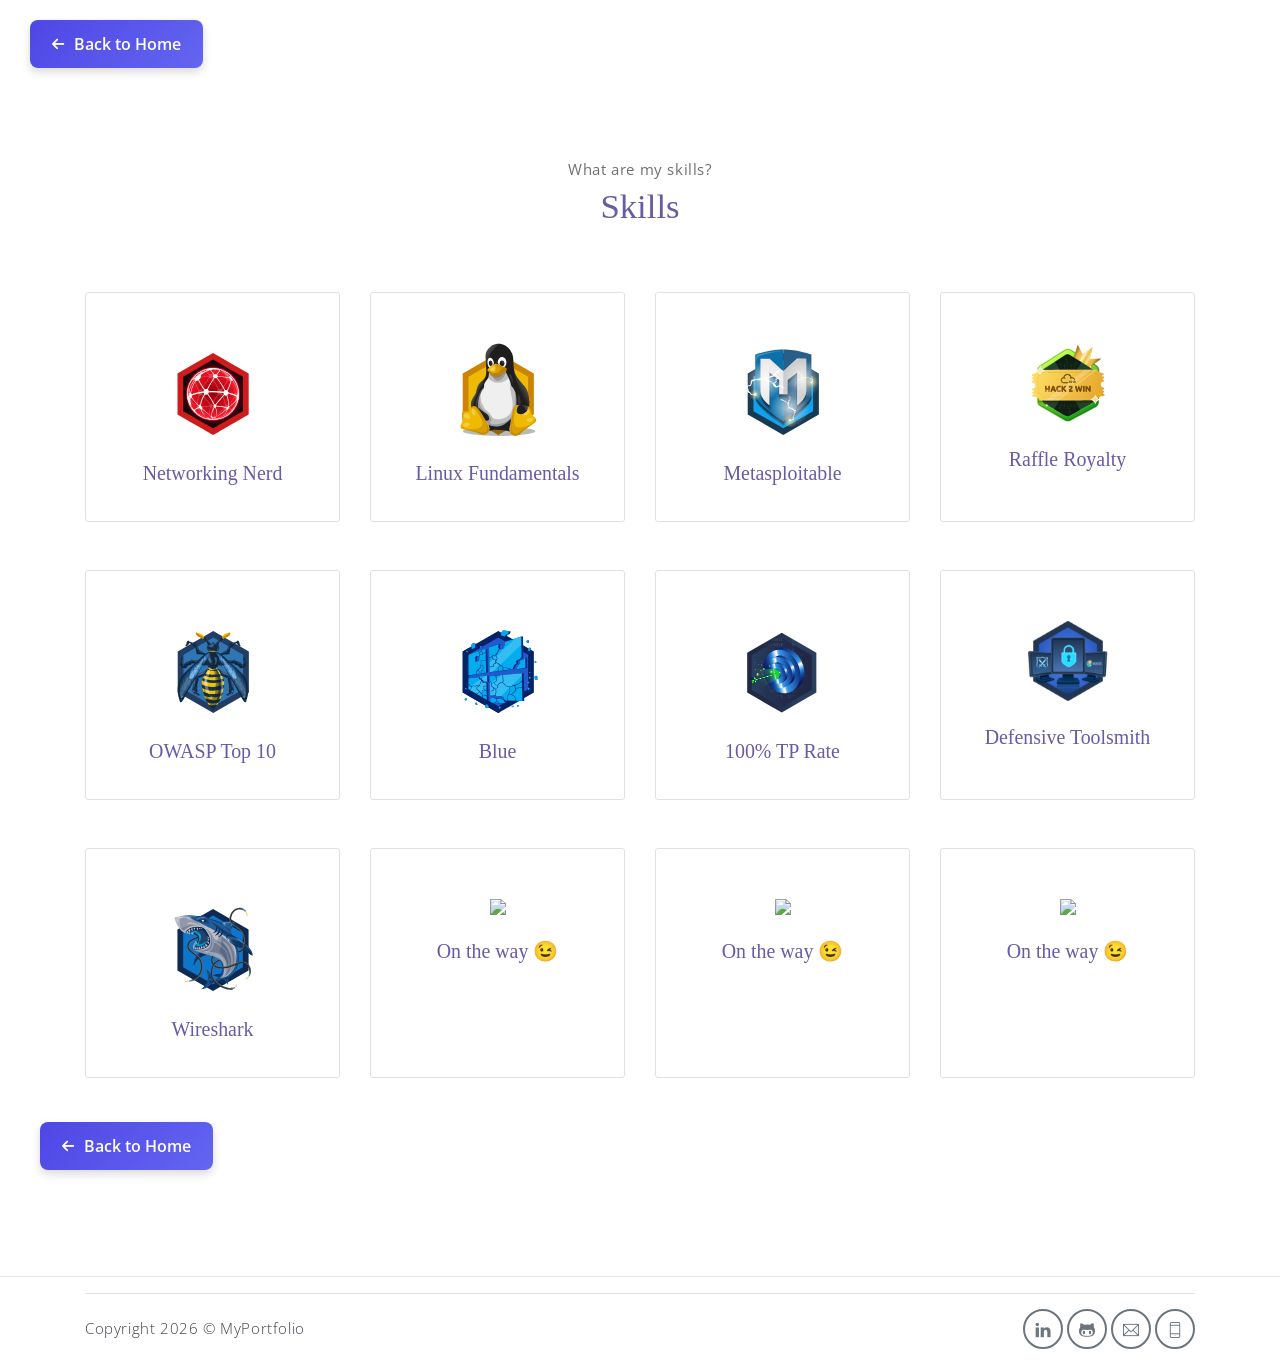
==== pages/skills.html @ f3a0ab4e "New section Recognition section added" ====
<!DOCTYPE html>
<html lang="en">
<head>
	<meta charset="utf-8">
    <meta name="viewport" content="width=device-width, initial-scale=1, shrink-to-fit=no">
    <!-- <meta name="description" content="Start your development with Meyawo landing page.">
    <meta name="author" content="Devcrud"> -->

    <link rel="icon" type="image/x-icon" href="../assets/imgs/favicon_io/favicon-32x32.png">

    <title>Pavan's Skill Cluster</title>
    <!-- font icons -->
    <link rel="stylesheet" href="../assets/vendors/themify-icons/css/themify-icons.css">
    <!-- Bootstrap + Meyawo main styles -->
    <link rel="stylesheet" href="../assets/css/styles.css">
	<link rel="stylesheet" href="../assets/css/skills.css">

    <link rel="stylesheet" href="https://cdnjs.cloudflare.com/ajax/libs/font-awesome/6.5.1/css/all.min.css">
    <link rel="stylesheet" href="https://cdnjs.cloudflare.com/ajax/libs/font-awesome/4.0.0/css/font-awesome.css" integrity="sha512-72McA95q/YhjwmWFMGe8RI3aZIMCTJWPBbV8iQY3jy1z9+bi6+jHnERuNrDPo/WGYEzzNs4WdHNyyEr/yXJ9pA==" crossorigin="anonymous" referrerpolicy="no-referrer" />    <script src="https://platform.linkedin.com/badges/js/profile.js" async defer type="text/javascript"></script>
</head>
<body data-spy="scroll">

    <div class="top-bar">
        <a href="/" class="back-home-btn">
            <i class="fa-solid fa-arrow-left"></i>
            Back to Home 
        </a>
    </div>

        <!-- skills section -->
    <section class="section" id="skills">
        <div class="container text-center">
            <p class="section-subtitle">What are my skills?</p>
            <h6 class="section-title mb-6">Skills</h6>
            
            <div class="row"> <!-- row-1 -->
                <div class="col-md-6 col-lg-3">
                    <div class="service-card">
                        <div class="body">
                            <img src="../assets/imgs/networkfundamentals.svg" class="icon">
                            <h6 class="title">Networking Nerd</h6>
                            <p class="subtitle" style="justify-self:center;">Completing the 'Network Fundamentals' module <br><br> <a href="https://tryhackme.com/PavankumarKhot/badges/network-fundamentals" target="_blank" style="display: inline-block; padding: 5px 20px; background-color: #695aa6; color: #fff; text-decoration: none; border-radius: 5px; font-weight: bold;"
                                onmouseover="this.style.backgroundColor='#6f42c1';" 
                                onmouseout="this.style.backgroundColor='#695aa6';"> Verify</a>
                            </p>
                        </div>
                    </div>
                </div>
                <div class="col-md-6 col-lg-3">
                    <div class="service-card">
                        <div class="body">
                            <img src="../assets/imgs/linux.svg" class="icon">
                            <h6 class="title">Linux Fundamentals</h6> 
                            <p class="subtitle" style="justify-self:center;">Being competent in Linux <br><br> <a href="https://tryhackme.com/PavankumarKhot/badges/terminaled" target="_blank" style="display: inline-block; padding: 5px 20px; background-color: #695aa6; color: #fff; text-decoration: none; border-radius: 5px; font-weight: bold;"
                                onmouseover="this.style.backgroundColor='#6f42c1';" 
                                onmouseout="this.style.backgroundColor='#695aa6';"> Verify</a>
                            </p>
                        </div>
                    </div>
                </div>
                <div class="col-md-6 col-lg-3">
                    <div class="service-card">
                        <div class="body">
                            <img src="../assets/imgs/metasploit.svg" class="icon">
                            <h6 class="title">Metasploitable</h6> 
                            <p class="subtitle" style="justify-self:center;">Contains the knowledge to use Metasploit <br><br> <a href="https://tryhackme.com/PavankumarKhot/badges/metasploitable" target="_blank" style="display: inline-block; padding: 5px 20px; background-color: #695aa6; color: #fff; text-decoration: none; border-radius: 5px; font-weight: bold;"
                                onmouseover="this.style.backgroundColor='#6f42c1';" 
                                onmouseout="this.style.backgroundColor='#695aa6';"> Verify</a>
                            </p>
                        </div>
                    </div>
                </div>
                <div class="col-md-6 col-lg-3">
                    <div class="service-card">
                        <div class="body">
                            <img src="../assets/imgs/hack2win.svg" class="icon">
                            <h6 class="title">Raffle Royalty</h6> 
                            <p class="subtitle" style="justify-self:center;">Participating in Hack2Win 2025! <br><br> <a href="https://tryhackme.com/PavankumarKhot/badges/raffle-royalty" target="_blank" style="display: inline-block; padding: 5px 20px; background-color: #695aa6; color: #fff; text-decoration: none; border-radius: 5px; font-weight: bold;"
                                onmouseover="this.style.backgroundColor='#6f42c1';" 
                                onmouseout="this.style.backgroundColor='#695aa6';"> Verify</a>
                            </p>
                        </div>
                    </div>
                </div>
            </div> <!-- end of row-1 -->

            <br> <br> 

            <div class="row"> <!-- row-2 -->
                <div class="col-md-6 col-lg-3">
                    <div class="service-card">
                        <div class="body">
                            <img src="../assets/imgs/owasptop10.svg" class="icon">
                            <h6 class="title">OWASP Top 10</h6> 
                            <p class="subtitle" style="justify-self:center;">Understanding every OWASP vulnerability <br><br> <a href="https://tryhackme.com/PavankumarKhot/badges/owasp-10" target="_blank" style="display: inline-block; padding: 5px 20px; background-color: #695aa6; color: #fff; text-decoration: none; border-radius: 5px; font-weight: bold;"
                                onmouseover="this.style.backgroundColor='#6f42c1';" 
                                onmouseout="this.style.backgroundColor='#695aa6';"> Verify</a>
                            </p>
                        </div>
                    </div>
                </div>
                <div class="col-md-6 col-lg-3">
                    <div class="service-card">
                        <div class="body">
                            <img src="../assets/imgs/blue.svg" class="icon">
                            <h6 class="title">Blue</h6> 
                            <p class="subtitle" style="justify-self:center;">Hacking into Windows via EternalBlue <br><br> <a href="https://tryhackme.com/PavankumarKhot/badges/blue" target="_blank" style="display: inline-block; padding: 5px 20px; background-color: #695aa6; color: #fff; text-decoration: none; border-radius: 5px; font-weight: bold;"
                                onmouseover="this.style.backgroundColor='#6f42c1';" 
                                onmouseout="this.style.backgroundColor='#695aa6';"> Verify</a>
                            </p>
                        </div>
                    </div>
                </div>
                <div class="col-md-6 col-lg-3">
                    <div class="service-card">
                        <div class="body">
                            <img src="../assets/imgs/soc-sim-100-percent-true-positive-rate.svg" class="icon">
                            <h6 class="title">100% TP Rate</h6> 
                            <p class="subtitle" style="justify-self:center;">Achieving 100% true positive rate in a scenario <br><br> <a href="https://tryhackme.com/PavankumarKhot/badges/soc-sim-100-percent-true-positive-rate" target="_blank" style="display: inline-block; padding: 5px 20px; background-color: #695aa6; color: #fff; text-decoration: none; border-radius: 5px; font-weight: bold;"
                                onmouseover="this.style.backgroundColor='#6f42c1';" 
                                onmouseout="this.style.backgroundColor='#695aa6';"> Verify</a>
                            </p>
                        </div>
                    </div>
                </div>
                <div class="col-md-6 col-lg-3">
                    <div class="service-card">
                        <div class="body">
                            <img src="../assets/imgs/defensive-toolsmith.svg" class="icon">
                            <h6 class="title">Defensive Toolsmith</h6> 
                            <p class="subtitle" style="justify-self:center;">Mastered essential SOC tools for detection <br><br> <a href="https://tryhackme.com/PavankumarKhot/badges/defensive-toolsmith" target="_blank" style="display: inline-block; padding: 5px 20px; background-color: #695aa6; color: #fff; text-decoration: none; border-radius: 5px; font-weight: bold;"
                                onmouseover="this.style.backgroundColor='#6f42c1';" 
                                onmouseout="this.style.backgroundColor='#695aa6';"> Verify</a>
                            </p>
                        </div>
                    </div>
                </div>
                
            </div><!-- end of row-2 -->

            <br> <br> 

            <div class="row"> <!-- row-3 -->
                <div class="col-md-6 col-lg-3">
                    <div class="service-card">
                        <div class="body">
                            <img src="../assets/imgs/wireshark.svg" class="icon">
                            <h6 class="title">Wireshark</h6>
                            <p class="subtitle" style="justify-self:center;">Competent with Wireshark & Packet Analysis <br><br> <a href="https://tryhackme.com/PavankumarKhot/badges/wireshark" target="_blank" style="display: inline-block; padding: 5px 20px; background-color: #695aa6; color: #fff; text-decoration: none; border-radius: 5px; font-weight: bold;"
                                onmouseover="this.style.backgroundColor='#6f42c1';" 
                                onmouseout="this.style.backgroundColor='#695aa6';"> Verify</a>
                            </p>
                        </div>
                    </div>
                </div>
                <div class="col-md-6 col-lg-3">
                    <div class="service-card">
                        <div class="body">
                            <img src="../assets/imgs/vg" class="icon">
                            <h6 class="title">On the way 😉</h6> 
                            <p class="subtitle" style="justify-self:center;">.... <br><br> <a href="" target="_blank" style="display: inline-block; padding: 5px 20px; background-color: #695aa6; color: #fff; text-decoration: none; border-radius: 5px; font-weight: bold;"
                                onmouseover="this.style.backgroundColor='#6f42c1';" 
                                onmouseout="this.style.backgroundColor='#695aa6';"> Verify</a>
                            </p>
                        </div>
                    </div>
                </div>
                <div class="col-md-6 col-lg-3">
                    <div class="service-card">
                        <div class="body">
                            <img src="../assets/imgs/vg" class="icon">
                            <h6 class="title">On the way 😉</h6> 
                            <p class="subtitle" style="justify-self:center;">.... <br><br> <a href="" target="_blank" style="display: inline-block; padding: 5px 20px; background-color: #695aa6; color: #fff; text-decoration: none; border-radius: 5px; font-weight: bold;"
                                onmouseover="this.style.backgroundColor='#6f42c1';" 
                                onmouseout="this.style.backgroundColor='#695aa6';"> Verify</a>
                            </p>
                        </div>
                    </div>
                </div>
                <div class="col-md-6 col-lg-3">
                    <div class="service-card">
                        <div class="body">
                            <img src="../assets/imgs/vg" class="icon">
                            <h6 class="title">On the way 😉</h6> 
                            <p class="subtitle" style="justify-self:center;">.... <br><br> <a href="" target="_blank" style="display: inline-block; padding: 5px 20px; background-color: #695aa6; color: #fff; text-decoration: none; border-radius: 5px; font-weight: bold;"
                                onmouseover="this.style.backgroundColor='#6f42c1';" 
                                onmouseout="this.style.backgroundColor='#695aa6';"> Verify</a>
                            </p>
                        </div>
                    </div>
                </div>
                
            </div><!-- end of row-3 -->


        </div>

         <br>
         <div class="top-bar" style="justify-self: center">
            <a href="/" class="back-home-btn">
                <i class="fa-solid fa-arrow-left"></i>
                Back to Home 
            </a>
        </div>
    </section><!-- end of skills section --> <hr>

    </section>
        
        <!-- <a href="#top" class="topBtn"><i class="fa fa-arrow-circle-up" aria-hidden="true"></i></a> -->
        <!-- Scroll to Top Button -->
        <a href="#top" class="topBtn" id="scrollTopBtn">
        <i class="fa fa-arrow-up"></i>
        </a>

    </section><!-- end of contact section -->

        <!-- footer -->
    <div class="container">
        <footer class="footer">       
            <p class="mb-0">Copyright <script>document.write(new Date().getFullYear())</script> &copy; <a href="#">MyPortfolio</a></p>
            <div class="social-links text-right m-auto ml-sm-auto">
                <a href="https://www.linkedin.com/in/pavankumar-khot-91a95b209/" target="_blank" class="link"><i class="ti-linkedin"></i></a>
                <a href="https://github.com/ItsBenign-Pavan" target="_blank" class="link"><i class="ti-github"></i></a>
                <a href="mailto:khotpavankumar27@gmail.com" target="_blank" class="link"><i class="ti-email"></i></a>
                <a href="tel:+919307268996" target="_blank" class="link"><i class="ti-mobile"></i></a>
            </div>
        </footer>            
    </div> <!-- end of page footer -->


    	<!-- core  -->
    <script src="assets/vendors/jquery/jquery-3.4.1.js"></script>
    <script src="assets/vendors/bootstrap/bootstrap.bundle.js"></script>

    <!-- bootstrap 3 affix -->
	<script src="assets/vendors/bootstrap/bootstrap.affix.js"></script>

    <!-- Meyawo js -->
    <script src="assets/js/meyawo.js"></script>

    <!-- Scroll up button script -->
    <script>
        const scrollTopBtn = document.getElementById("scrollTopBtn");

        window.addEventListener("scroll", () => {
            if (window.scrollY > 200) {
            scrollTopBtn.classList.add("show");
            } else {
            scrollTopBtn.classList.remove("show");
            }
        });
    </script>

</body>
</html>
---- assets/vendors/themify-icons/css/themify-icons.css ----
@font-face {
	font-family: 'themify';
	src:url("../fonts/themify.eot?-fvbane");
	src:url("../fonts/themify.eot?#iefix-fvbane") format("embedded-opentype"),
		url("../fonts/themify.woff?-fvbane") format("woff"),
		url("../fonts/themify.ttf?-fvbane") format("truetype"),
		url("../fonts/themify.svg?-fvbane#themify") format("svg");
	font-weight: normal;
	font-style: normal;
}

[class^="ti-"], [class*=" ti-"] {
	font-family: 'themify';
	speak: none;
	font-style: normal;
	font-weight: normal;
	font-variant: normal;
	text-transform: none;
	line-height: 1;

	/* Better Font Rendering =========== */
	-webkit-font-smoothing: antialiased;
	-moz-osx-font-smoothing: grayscale;
}

.ti-wand:before {
	content: "\e600";
}
.ti-volume:before {
	content: "\e601";
}
.ti-user:before {
	content: "\e602";
}
.ti-unlock:before {
	content: "\e603";
}
.ti-unlink:before {
	content: "\e604";
}
.ti-trash:before {
	content: "\e605";
}
.ti-thought:before {
	content: "\e606";
}
.ti-target:before {
	content: "\e607";
}
.ti-tag:before {
	content: "\e608";
}
.ti-tablet:before {
	content: "\e609";
}
.ti-star:before {
	content: "\e60a";
}
.ti-spray:before {
	content: "\e60b";
}
.ti-signal:before {
	content: "\e60c";
}
.ti-shopping-cart:before {
	content: "\e60d";
}
.ti-shopping-cart-full:before {
	content: "\e60e";
}
.ti-settings:before {
	content: "\e60f";
}
.ti-search:before {
	content: "\e610";
}
.ti-zoom-in:before {
	content: "\e611";
}
.ti-zoom-out:before {
	content: "\e612";
}
.ti-cut:before {
	content: "\e613";
}
.ti-ruler:before {
	content: "\e614";
}
.ti-ruler-pencil:before {
	content: "\e615";
}
.ti-ruler-alt:before {
	content: "\e616";
}
.ti-bookmark:before {
	content: "\e617";
}
.ti-bookmark-alt:before {
	content: "\e618";
}
.ti-reload:before {
	content: "\e619";
}
.ti-plus:before {
	content: "\e61a";
}
.ti-pin:before {
	content: "\e61b";
}
.ti-pencil:before {
	content: "\e61c";
}
.ti-pencil-alt:before {
	content: "\e61d";
}
.ti-paint-roller:before {
	content: "\e61e";
}
.ti-paint-bucket:before {
	content: "\e61f";
}
.ti-na:before {
	content: "\e620";
}
.ti-mobile:before {
	content: "\e621";
}
.ti-minus:before {
	content: "\e622";
}
.ti-medall:before {
	content: "\e623";
}
.ti-medall-alt:before {
	content: "\e624";
}
.ti-marker:before {
	content: "\e625";
}
.ti-marker-alt:before {
	content: "\e626";
}
.ti-arrow-up:before {
	content: "\e627";
}
.ti-arrow-right:before {
	content: "\e628";
}
.ti-arrow-left:before {
	content: "\e629";
}
.ti-arrow-down:before {
	content: "\e62a";
}
.ti-lock:before {
	content: "\e62b";
}
.ti-location-arrow:before {
	content: "\e62c";
}
.ti-link:before {
	content: "\e62d";
}
.ti-layout:before {
	content: "\e62e";
}
.ti-layers:before {
	content: "\e62f";
}
.ti-layers-alt:before {
	content: "\e630";
}
.ti-key:before {
	content: "\e631";
}
.ti-import:before {
	content: "\e632";
}
.ti-image:before {
	content: "\e633";
}
.ti-heart:before {
	content: "\e634";
}
.ti-heart-broken:before {
	content: "\e635";
}
.ti-hand-stop:before {
	content: "\e636";
}
.ti-hand-open:before {
	content: "\e637";
}
.ti-hand-drag:before {
	content: "\e638";
}
.ti-folder:before {
	content: "\e639";
}
.ti-flag:before {
	content: "\e63a";
}
.ti-flag-alt:before {
	content: "\e63b";
}
.ti-flag-alt-2:before {
	content: "\e63c";
}
.ti-eye:before {
	content: "\e63d";
}
.ti-export:before {
	content: "\e63e";
}
.ti-exchange-vertical:before {
	content: "\e63f";
}
.ti-desktop:before {
	content: "\e640";
}
.ti-cup:before {
	content: "\e641";
}
.ti-crown:before {
	content: "\e642";
}
.ti-comments:before {
	content: "\e643";
}
.ti-comment:before {
	content: "\e644";
}
.ti-comment-alt:before {
	content: "\e645";
}
.ti-close:before {
	content: "\e646";
}
.ti-clip:before {
	content: "\e647";
}
.ti-angle-up:before {
	content: "\e648";
}
.ti-angle-right:before {
	content: "\e649";
}
.ti-angle-left:before {
	content: "\e64a";
}
.ti-angle-down:before {
	content: "\e64b";
}
.ti-check:before {
	content: "\e64c";
}
.ti-check-box:before {
	content: "\e64d";
}
.ti-camera:before {
	content: "\e64e";
}
.ti-announcement:before {
	content: "\e64f";
}
.ti-brush:before {
	content: "\e650";
}
.ti-briefcase:before {
	content: "\e651";
}
.ti-bolt:before {
	content: "\e652";
}
.ti-bolt-alt:before {
	content: "\e653";
}
.ti-blackboard:before {
	content: "\e654";
}
.ti-bag:before {
	content: "\e655";
}
.ti-move:before {
	content: "\e656";
}
.ti-arrows-vertical:before {
	content: "\e657";
}
.ti-arrows-horizontal:before {
	content: "\e658";
}
.ti-fullscreen:before {
	content: "\e659";
}
.ti-arrow-top-right:before {
	content: "\e65a";
}
.ti-arrow-top-left:before {
	content: "\e65b";
}
.ti-arrow-circle-up:before {
	content: "\e65c";
}
.ti-arrow-circle-right:before {
	content: "\e65d";
}
.ti-arrow-circle-left:before {
	content: "\e65e";
}
.ti-arrow-circle-down:before {
	content: "\e65f";
}
.ti-angle-double-up:before {
	content: "\e660";
}
.ti-angle-double-right:before {
	content: "\e661";
}
.ti-angle-double-left:before {
	content: "\e662";
}
.ti-angle-double-down:before {
	content: "\e663";
}
.ti-zip:before {
	content: "\e664";
}
.ti-world:before {
	content: "\e665";
}
.ti-wheelchair:before {
	content: "\e666";
}
.ti-view-list:before {
	content: "\e667";
}
.ti-view-list-alt:before {
	content: "\e668";
}
.ti-view-grid:before {
	content: "\e669";
}
.ti-uppercase:before {
	content: "\e66a";
}
.ti-upload:before {
	content: "\e66b";
}
.ti-underline:before {
	content: "\e66c";
}
.ti-truck:before {
	content: "\e66d";
}
.ti-timer:before {
	content: "\e66e";
}
.ti-ticket:before {
	content: "\e66f";
}
.ti-thumb-up:before {
	content: "\e670";
}
.ti-thumb-down:before {
	content: "\e671";
}
.ti-text:before {
	content: "\e672";
}
.ti-stats-up:before {
	content: "\e673";
}
.ti-stats-down:before {
	content: "\e674";
}
.ti-split-v:before {
	content: "\e675";
}
.ti-split-h:before {
	content: "\e676";
}
.ti-smallcap:before {
	content: "\e677";
}
.ti-shine:before {
	content: "\e678";
}
.ti-shift-right:before {
	content: "\e679";
}
.ti-shift-left:before {
	content: "\e67a";
}
.ti-shield:before {
	content: "\e67b";
}
.ti-notepad:before {
	content: "\e67c";
}
.ti-server:before {
	content: "\e67d";
}
.ti-quote-right:before {
	content: "\e67e";
}
.ti-quote-left:before {
	content: "\e67f";
}
.ti-pulse:before {
	content: "\e680";
}
.ti-printer:before {
	content: "\e681";
}
.ti-power-off:before {
	content: "\e682";
}
.ti-plug:before {
	content: "\e683";
}
.ti-pie-chart:before {
	content: "\e684";
}
.ti-paragraph:before {
	content: "\e685";
}
.ti-panel:before {
	content: "\e686";
}
.ti-package:before {
	content: "\e687";
}
.ti-music:before {
	content: "\e688";
}
.ti-music-alt:before {
	content: "\e689";
}
.ti-mouse:before {
	content: "\e68a";
}
.ti-mouse-alt:before {
	content: "\e68b";
}
.ti-money:before {
	content: "\e68c";
}
.ti-microphone:before {
	content: "\e68d";
}
.ti-menu:before {
	content: "\e68e";
}
.ti-menu-alt:before {
	content: "\e68f";
}
.ti-map:before {
	content: "\e690";
}
.ti-map-alt:before {
	content: "\e691";
}
.ti-loop:before {
	content: "\e692";
}
.ti-location-pin:before {
	content: "\e693";
}
.ti-list:before {
	content: "\e694";
}
.ti-light-bulb:before {
	content: "\e695";
}
.ti-Italic:before {
	content: "\e696";
}
.ti-info:before {
	content: "\e697";
}
.ti-infinite:before {
	content: "\e698";
}
.ti-id-badge:before {
	content: "\e699";
}
.ti-hummer:before {
	content: "\e69a";
}
.ti-home:before {
	content: "\e69b";
}
.ti-help:before {
	content: "\e69c";
}
.ti-headphone:before {
	content: "\e69d";
}
.ti-harddrives:before {
	content: "\e69e";
}
.ti-harddrive:before {
	content: "\e69f";
}
.ti-gift:before {
	content: "\e6a0";
}
.ti-game:before {
	content: "\e6a1";
}
.ti-filter:before {
	content: "\e6a2";
}
.ti-files:before {
	content: "\e6a3";
}
.ti-file:before {
	content: "\e6a4";
}
.ti-eraser:before {
	content: "\e6a5";
}
.ti-envelope:before {
	content: "\e6a6";
}
.ti-download:before {
	content: "\e6a7";
}
.ti-direction:before {
	content: "\e6a8";
}
.ti-direction-alt:before {
	content: "\e6a9";
}
.ti-dashboard:before {
	content: "\e6aa";
}
.ti-control-stop:before {
	content: "\e6ab";
}
.ti-control-shuffle:before {
	content: "\e6ac";
}
.ti-control-play:before {
	content: "\e6ad";
}
.ti-control-pause:before {
	content: "\e6ae";
}
.ti-control-forward:before {
	content: "\e6af";
}
.ti-control-backward:before {
	content: "\e6b0";
}
.ti-cloud:before {
	content: "\e6b1";
}
.ti-cloud-up:before {
	content: "\e6b2";
}
.ti-cloud-down:before {
	content: "\e6b3";
}
.ti-clipboard:before {
	content: "\e6b4";
}
.ti-car:before {
	content: "\e6b5";
}
.ti-calendar:before {
	content: "\e6b6";
}
.ti-book:before {
	content: "\e6b7";
}
.ti-bell:before {
	content: "\e6b8";
}
.ti-basketball:before {
	content: "\e6b9";
}
.ti-bar-chart:before {
	content: "\e6ba";
}
.ti-bar-chart-alt:before {
	content: "\e6bb";
}
.ti-back-right:before {
	content: "\e6bc";
}
.ti-back-left:before {
	content: "\e6bd";
}
.ti-arrows-corner:before {
	content: "\e6be";
}
.ti-archive:before {
	content: "\e6bf";
}
.ti-anchor:before {
	content: "\e6c0";
}
.ti-align-right:before {
	content: "\e6c1";
}
.ti-align-left:before {
	content: "\e6c2";
}
.ti-align-justify:before {
	content: "\e6c3";
}
.ti-align-center:before {
	content: "\e6c4";
}
.ti-alert:before {
	content: "\e6c5";
}
.ti-alarm-clock:before {
	content: "\e6c6";
}
.ti-agenda:before {
	content: "\e6c7";
}
.ti-write:before {
	content: "\e6c8";
}
.ti-window:before {
	content: "\e6c9";
}
.ti-widgetized:before {
	content: "\e6ca";
}
.ti-widget:before {
	content: "\e6cb";
}
.ti-widget-alt:before {
	content: "\e6cc";
}
.ti-wallet:before {
	content: "\e6cd";
}
.ti-video-clapper:before {
	content: "\e6ce";
}
.ti-video-camera:before {
	content: "\e6cf";
}
.ti-vector:before {
	content: "\e6d0";
}
.ti-themify-logo:before {
	content: "\e6d1";
}
.ti-themify-favicon:before {
	content: "\e6d2";
}
.ti-themify-favicon-alt:before {
	content: "\e6d3";
}
.ti-support:before {
	content: "\e6d4";
}
.ti-stamp:before {
	content: "\e6d5";
}
.ti-split-v-alt:before {
	content: "\e6d6";
}
.ti-slice:before {
	content: "\e6d7";
}
.ti-shortcode:before {
	content: "\e6d8";
}
.ti-shift-right-alt:before {
	content: "\e6d9";
}
.ti-shift-left-alt:before {
	content: "\e6da";
}
.ti-ruler-alt-2:before {
	content: "\e6db";
}
.ti-receipt:before {
	content: "\e6dc";
}
.ti-pin2:before {
	content: "\e6dd";
}
.ti-pin-alt:before {
	content: "\e6de";
}
.ti-pencil-alt2:before {
	content: "\e6df";
}
.ti-palette:before {
	content: "\e6e0";
}
.ti-more:before {
	content: "\e6e1";
}
.ti-more-alt:before {
	content: "\e6e2";
}
.ti-microphone-alt:before {
	content: "\e6e3";
}
.ti-magnet:before {
	content: "\e6e4";
}
.ti-line-double:before {
	content: "\e6e5";
}
.ti-line-dotted:before {
	content: "\e6e6";
}
.ti-line-dashed:before {
	content: "\e6e7";
}
.ti-layout-width-full:before {
	content: "\e6e8";
}
.ti-layout-width-default:before {
	content: "\e6e9";
}
.ti-layout-width-default-alt:before {
	content: "\e6ea";
}
.ti-layout-tab:before {
	content: "\e6eb";
}
.ti-layout-tab-window:before {
	content: "\e6ec";
}
.ti-layout-tab-v:before {
	content: "\e6ed";
}
.ti-layout-tab-min:before {
	content: "\e6ee";
}
.ti-layout-slider:before {
	content: "\e6ef";
}
.ti-layout-slider-alt:before {
	content: "\e6f0";
}
.ti-layout-sidebar-right:before {
	content: "\e6f1";
}
.ti-layout-sidebar-none:before {
	content: "\e6f2";
}
.ti-layout-sidebar-left:before {
	content: "\e6f3";
}
.ti-layout-placeholder:before {
	content: "\e6f4";
}
.ti-layout-menu:before {
	content: "\e6f5";
}
.ti-layout-menu-v:before {
	content: "\e6f6";
}
.ti-layout-menu-separated:before {
	content: "\e6f7";
}
.ti-layout-menu-full:before {
	content: "\e6f8";
}
.ti-layout-media-right-alt:before {
	content: "\e6f9";
}
.ti-layout-media-right:before {
	content: "\e6fa";
}
.ti-layout-media-overlay:before {
	content: "\e6fb";
}
.ti-layout-media-overlay-alt:before {
	content: "\e6fc";
}
.ti-layout-media-overlay-alt-2:before {
	content: "\e6fd";
}
.ti-layout-media-left-alt:before {
	content: "\e6fe";
}
.ti-layout-media-left:before {
	content: "\e6ff";
}
.ti-layout-media-center-alt:before {
	content: "\e700";
}
.ti-layout-media-center:before {
	content: "\e701";
}
.ti-layout-list-thumb:before {
	content: "\e702";
}
.ti-layout-list-thumb-alt:before {
	content: "\e703";
}
.ti-layout-list-post:before {
	content: "\e704";
}
.ti-layout-list-large-image:before {
	content: "\e705";
}
.ti-layout-line-solid:before {
	content: "\e706";
}
.ti-layout-grid4:before {
	content: "\e707";
}
.ti-layout-grid3:before {
	content: "\e708";
}
.ti-layout-grid2:before {
	content: "\e709";
}
.ti-layout-grid2-thumb:before {
	content: "\e70a";
}
.ti-layout-cta-right:before {
	content: "\e70b";
}
.ti-layout-cta-left:before {
	content: "\e70c";
}
.ti-layout-cta-center:before {
	content: "\e70d";
}
.ti-layout-cta-btn-right:before {
	content: "\e70e";
}
.ti-layout-cta-btn-left:before {
	content: "\e70f";
}
.ti-layout-column4:before {
	content: "\e710";
}
.ti-layout-column3:before {
	content: "\e711";
}
.ti-layout-column2:before {
	content: "\e712";
}
.ti-layout-accordion-separated:before {
	content: "\e713";
}
.ti-layout-accordion-merged:before {
	content: "\e714";
}
.ti-layout-accordion-list:before {
	content: "\e715";
}
.ti-ink-pen:before {
	content: "\e716";
}
.ti-info-alt:before {
	content: "\e717";
}
.ti-help-alt:before {
	content: "\e718";
}
.ti-headphone-alt:before {
	content: "\e719";
}
.ti-hand-point-up:before {
	content: "\e71a";
}
.ti-hand-point-right:before {
	content: "\e71b";
}
.ti-hand-point-left:before {
	content: "\e71c";
}
.ti-hand-point-down:before {
	content: "\e71d";
}
.ti-gallery:before {
	content: "\e71e";
}
.ti-face-smile:before {
	content: "\e71f";
}
.ti-face-sad:before {
	content: "\e720";
}
.ti-credit-card:before {
	content: "\e721";
}
.ti-control-skip-forward:before {
	content: "\e722";
}
.ti-control-skip-backward:before {
	content: "\e723";
}
.ti-control-record:before {
	content: "\e724";
}
.ti-control-eject:before {
	content: "\e725";
}
.ti-comments-smiley:before {
	content: "\e726";
}
.ti-brush-alt:before {
	content: "\e727";
}
.ti-youtube:before {
	content: "\e728";
}
.ti-vimeo:before {
	content: "\e729";
}
.ti-twitter:before {
	content: "\e72a";
}
.ti-time:before {
	content: "\e72b";
}
.ti-tumblr:before {
	content: "\e72c";
}
.ti-skype:before {
	content: "\e72d";
}
.ti-share:before {
	content: "\e72e";
}
.ti-share-alt:before {
	content: "\e72f";
}
.ti-rocket:before {
	content: "\e730";
}
.ti-pinterest:before {
	content: "\e731";
}
.ti-new-window:before {
	content: "\e732";
}
.ti-microsoft:before {
	content: "\e733";
}
.ti-list-ol:before {
	content: "\e734";
}
.ti-linkedin:before {
	content: "\e735";
}
.ti-layout-sidebar-2:before {
	content: "\e736";
}
.ti-layout-grid4-alt:before {
	content: "\e737";
}
.ti-layout-grid3-alt:before {
	content: "\e738";
}
.ti-layout-grid2-alt:before {
	content: "\e739";
}
.ti-layout-column4-alt:before {
	content: "\e73a";
}
.ti-layout-column3-alt:before {
	content: "\e73b";
}
.ti-layout-column2-alt:before {
	content: "\e73c";
}
.ti-instagram:before {
	content: "\e73d";
}
.ti-google:before {
	content: "\e73e";
}
.ti-github:before {
	content: "\e73f";
}
.ti-flickr:before {
	content: "\e740";
}
.ti-facebook:before {
	content: "\e741";
}
.ti-dropbox:before {
	content: "\e742";
}
.ti-dribbble:before {
	content: "\e743";
}
.ti-apple:before {
	content: "\e744";
}
.ti-android:before {
	content: "\e745";
}
.ti-save:before {
	content: "\e746";
}
.ti-save-alt:before {
	content: "\e747";
}
.ti-yahoo:before {
	content: "\e748";
}
.ti-wordpress:before {
	content: "\e749";
}
.ti-vimeo-alt:before {
	content: "\e74a";
}
.ti-twitter-alt:before {
	content: "\e74b";
}
.ti-tumblr-alt:before {
	content: "\e74c";
}
.ti-trello:before {
	content: "\e74d";
}
.ti-stack-overflow:before {
	content: "\e74e";
}
.ti-soundcloud:before {
	content: "\e74f";
}
.ti-sharethis:before {
	content: "\e750";
}
.ti-sharethis-alt:before {
	content: "\e751";
}
.ti-reddit:before {
	content: "\e752";
}
.ti-pinterest-alt:before {
	content: "\e753";
}
.ti-microsoft-alt:before {
	content: "\e754";
}
.ti-linux:before {
	content: "\e755";
}
.ti-jsfiddle:before {
	content: "\e756";
}
.ti-joomla:before {
	content: "\e757";
}
.ti-html5:before {
	content: "\e758";
}
.ti-flickr-alt:before {
	content: "\e759";
}
.ti-email:before {
	content: "\e75a";
}
.ti-drupal:before {
	content: "\e75b";
}
.ti-dropbox-alt:before {
	content: "\e75c";
}
.ti-css3:before {
	content: "\e75d";
}
.ti-rss:before {
	content: "\e75e";
}
.ti-rss-alt:before {
	content: "\e75f";
}
---- assets/css/styles.css ----
@charset "UTF-8";
/*!
=========================================================
* Meyawo Landing page
=========================================================

* Copyright: 2019 DevCRUD (https://devcrud.com)
* Licensed: (https://devcrud.com/licenses)
* Coded by www.devcrud.com

=========================================================

* The above copyright notice and this permission notice shall be included in all copies or substantial portions of the Software.
*/
@import url("https://fonts.googleapis.com/css?family=Baloo+Paaji|Open+Sans:300,300i,400,400i,600,600i,700,700i");
:root {
  --blue: #1e549f;
  --indigo: #695aa6;
  --purple: #6f42c1;
  --pink: #e83e8c;
  --red: #ec185d;
  --orange: #ff6d02;
  --yellow: #ffc107;
  --green: #1bb74f;
  --teal: #20c997;
  --cyan: #17a2b8;
  --white: #fff;
  --gray: #6c757d;
  --gray-dark: #393e46;
  --primary: #695aa6;
  --secondary: #393e46;
  --success: #1bb74f;
  --info: #17a2b8;
  --warning: #ff6d02;
  --danger: #ec185d;
  --light: #f8f9fa;
  --dark: #212529;
  --breakpoint-xs: 0;
  --breakpoint-sm: 576px;
  --breakpoint-md: 768px;
  --breakpoint-lg: 992px;
  --breakpoint-xl: 1200px;
  --font-family-sans-serif: "Open Sans", sans-serif;
  --font-family-monospace: SFMono-Regular, Menlo, Monaco, Consolas, "Liberation Mono", "Courier New", monospace;
}

*,
*::before,
*::after {
  box-sizing: border-box;
}

html {
  font-family: sans-serif;
  line-height: 1.15;
  -webkit-text-size-adjust: 100%;
  -webkit-tap-highlight-color: rgba(0, 0, 0, 0);
  scroll-behavior: smooth;
}

article, aside, figcaption, figure, footer, header, hgroup, main, nav, section {
  display: block;
}

body {
  margin: 0;
  font-family: "Open Sans", sans-serif;
  font-size: 1rem;
  font-weight: 400;
  line-height: 1.5;
  color: #212529;
  text-align: left;
  background-color: #fff;
}

[tabindex="-1"]:focus {
  outline: 0 !important;
}

hr {
  box-sizing: content-box;
  height: 0;
  overflow: visible;
}

h1, h2, h3, h4, h5, h6 {
  margin-top: 0;
  margin-bottom: 0.5rem;
}

p {
  margin-top: 0;
  margin-bottom: 1rem;
}

abbr[title],
abbr[data-original-title] {
  text-decoration: underline;
  -webkit-text-decoration: underline dotted;
          text-decoration: underline dotted;
  cursor: help;
  border-bottom: 0;
  -webkit-text-decoration-skip-ink: none;
          text-decoration-skip-ink: none;
}

address {
  margin-bottom: 1rem;
  font-style: normal;
  line-height: inherit;
}

ol,
ul,
dl {
  margin-top: 0;
  margin-bottom: 1rem;
}

ol ol,
ul ul,
ol ul,
ul ol {
  margin-bottom: 0;
}

dt {
  font-weight: 700;
}

dd {
  margin-bottom: .5rem;
  margin-left: 0;
}

blockquote {
  margin: 0 0 1rem;
}

b,
strong {
  font-weight: bolder;
}

small {
  font-size: 80%;
}

sub,
sup {
  position: relative;
  font-size: 75%;
  line-height: 0;
  vertical-align: baseline;
}

sub {
  bottom: -.25em;
}

sup {
  top: -.5em;
}

a {
  color: #695aa6;
  text-decoration: none;
  background-color: transparent;
}

a:hover {
  color: #493f75;
  text-decoration: none;
}

a:not([href]):not([tabindex]) {
  color: inherit;
  text-decoration: none;
}

a:not([href]):not([tabindex]):hover, a:not([href]):not([tabindex]):focus {
  color: inherit;
  text-decoration: none;
}

a:not([href]):not([tabindex]):focus {
  outline: 0;
}

pre,
code,
kbd,
samp {
  font-family: SFMono-Regular, Menlo, Monaco, Consolas, "Liberation Mono", "Courier New", monospace;
  font-size: 1em;
}

pre {
  margin-top: 0;
  margin-bottom: 1rem;
  overflow: auto;
}

figure {
  margin: 0 0 1rem;
}

img {
  vertical-align: middle;
  border-style: none;
}

svg {
  overflow: hidden;
  vertical-align: middle;
}

table {
  border-collapse: collapse;
}

caption {
  padding-top: 0.75rem;
  padding-bottom: 0.75rem;
  color: #6c757d;
  text-align: left;
  caption-side: bottom;
}

th {
  text-align: inherit;
}

label {
  display: inline-block;
  margin-bottom: 0.5rem;
}

button {
  border-radius: 0;
}

button:focus {
  outline: 1px dotted;
  outline: 5px auto -webkit-focus-ring-color;
}

input,
button,
select,
optgroup,
textarea {
  margin: 0;
  font-family: inherit;
  font-size: inherit;
  line-height: inherit;
}

button,
input {
  overflow: visible;
}

button,
select {
  text-transform: none;
}

select {
  word-wrap: normal;
}

button,
[type="button"],
[type="reset"],
[type="submit"] {
  -webkit-appearance: button;
}

button:not(:disabled),
[type="button"]:not(:disabled),
[type="reset"]:not(:disabled),
[type="submit"]:not(:disabled) {
  cursor: pointer;
}

button::-moz-focus-inner,
[type="button"]::-moz-focus-inner,
[type="reset"]::-moz-focus-inner,
[type="submit"]::-moz-focus-inner {
  padding: 0;
  border-style: none;
}

input[type="radio"],
input[type="checkbox"] {
  box-sizing: border-box;
  padding: 0;
}

input[type="date"],
input[type="time"],
input[type="datetime-local"],
input[type="month"] {
  -webkit-appearance: listbox;
}

textarea {
  overflow: auto;
  resize: vertical;
}

fieldset {
  min-width: 0;
  padding: 0;
  margin: 0;
  border: 0;
}

legend {
  display: block;
  width: 100%;
  max-width: 100%;
  padding: 0;
  margin-bottom: .5rem;
  font-size: 1.5rem;
  line-height: inherit;
  color: inherit;
  white-space: normal;
}

progress {
  vertical-align: baseline;
}

[type="number"]::-webkit-inner-spin-button,
[type="number"]::-webkit-outer-spin-button {
  height: auto;
}

[type="search"] {
  outline-offset: -2px;
  -webkit-appearance: none;
}

[type="search"]::-webkit-search-decoration {
  -webkit-appearance: none;
}

::-webkit-file-upload-button {
  font: inherit;
  -webkit-appearance: button;
}

output {
  display: inline-block;
}

summary {
  display: list-item;
  cursor: pointer;
}

template {
  display: none;
}

[hidden] {
  display: none !important;
}

h1, h2, h3, h4, h5, h6,
.h1, .h2, .h3, .h4, .h5, .h6 {
  margin-bottom: 0.5rem;
  font-weight: 500;
  line-height: 1.2;
}

h1, .h1 {
  font-size: 2.5rem;
}

h2, .h2 {
  font-size: 2rem;
}

h3, .h3 {
  font-size: 1.75rem;
}

h4, .h4 {
  font-size: 1.5rem;
}

h5, .h5 {
  font-size: 1.25rem;
}

h6, .h6 {
  font-size: 1rem;
}

.lead {
  font-size: 1.25rem;
  font-weight: 300;
}

.display-1 {
  font-size: 6rem;
  font-weight: 300;
  line-height: 1.2;
}

.display-2 {
  font-size: 5.5rem;
  font-weight: 300;
  line-height: 1.2;
}

.display-3 {
  font-size: 4.5rem;
  font-weight: 300;
  line-height: 1.2;
}

.display-4 {
  font-size: 3.5rem;
  font-weight: 300;
  line-height: 1.2;
}

hr {
  margin-top: 1rem;
  margin-bottom: 1rem;
  border: 0;
  border-top: 1px solid rgba(0, 0, 0, 0.1);
}

small,
.small {
  font-size: 80%;
  font-weight: 400;
}

mark,
.mark {
  padding: 0.2em;
  background-color: #fcf8e3;
}

.list-unstyled {
  padding-left: 0;
  list-style: none;
}

.list-inline {
  padding-left: 0;
  list-style: none;
}

.list-inline-item {
  display: inline-block;
}

.list-inline-item:not(:last-child) {
  margin-right: 0.5rem;
}

.initialism {
  font-size: 90%;
  text-transform: uppercase;
}

.blockquote {
  margin-bottom: 1rem;
  font-size: 1.25rem;
}

.blockquote-footer {
  display: block;
  font-size: 80%;
  color: #6c757d;
}

.blockquote-footer::before {
  content: "\2014\00A0";
}

.img-fluid {
  max-width: 100%;
  height: auto;
}

.img-thumbnail {
  padding: 0.25rem;
  background-color: #fff;
  border: 1px solid #dee2e6;
  border-radius: 0.25rem;
  max-width: 100%;
  height: auto;
}

.figure {
  display: inline-block;
}

.figure-img {
  margin-bottom: 0.5rem;
  line-height: 1;
}

.figure-caption {
  font-size: 90%;
  color: #6c757d;
}

code {
  font-size: 87.5%;
  color: #e83e8c;
  word-break: break-word;
}

a > code {
  color: inherit;
}

kbd {
  padding: 0.2rem 0.4rem;
  font-size: 87.5%;
  color: #fff;
  background-color: #212529;
  border-radius: 0.2rem;
}

kbd kbd {
  padding: 0;
  font-size: 100%;
  font-weight: 700;
}

pre {
  display: block;
  font-size: 87.5%;
  color: #212529;
}

pre code {
  font-size: inherit;
  color: inherit;
  word-break: normal;
}

.pre-scrollable {
  max-height: 340px;
  overflow-y: scroll;
}

.container {
  width: 100%;
  padding-right: 15px;
  padding-left: 15px;
  margin-right: auto;
  margin-left: auto;
}

@media (min-width: 576px) {
  .container {
    max-width: 540px;
  }
}

@media (min-width: 768px) {
  .container {
    max-width: 720px;
  }
}

@media (min-width: 992px) {
  .container {
    max-width: 960px;
  }
}

@media (min-width: 1200px) {
  .container {
    max-width: 1140px;
  }
}

.container-fluid {
  width: 100%;
  padding-right: 15px;
  padding-left: 15px;
  margin-right: auto;
  margin-left: auto;
}

.row {
  display: -webkit-box;
  display: -webkit-flex;
  display: -ms-flexbox;
  display: flex;
  -webkit-flex-wrap: wrap;
      -ms-flex-wrap: wrap;
          flex-wrap: wrap;
  margin-right: -15px;
  margin-left: -15px;
}

.no-gutters {
  margin-right: 0;
  margin-left: 0;
}

.no-gutters > .col,
.no-gutters > [class*="col-"] {
  padding-right: 0;
  padding-left: 0;
}

.col-1, .col-2, .col-3, .col-4, .col-5, .col-6, .col-7, .col-8, .col-9, .col-10, .col-11, .col-12, .col,
.col-auto, .col-sm-1, .col-sm-2, .col-sm-3, .col-sm-4, .col-sm-5, .col-sm-6, .col-sm-7, .col-sm-8, .col-sm-9, .col-sm-10, .col-sm-11, .col-sm-12, .col-sm,
.col-sm-auto, .col-md-1, .col-md-2, .col-md-3, .col-md-4, .col-md-5, .col-md-6, .col-md-7, .col-md-8, .col-md-9, .col-md-10, .col-md-11, .col-md-12, .col-md,
.col-md-auto, .col-lg-1, .col-lg-2, .col-lg-3, .col-lg-4, .col-lg-5, .col-lg-6, .col-lg-7, .col-lg-8, .col-lg-9, .col-lg-10, .col-lg-11, .col-lg-12, .col-lg,
.col-lg-auto, .col-xl-1, .col-xl-2, .col-xl-3, .col-xl-4, .col-xl-5, .col-xl-6, .col-xl-7, .col-xl-8, .col-xl-9, .col-xl-10, .col-xl-11, .col-xl-12, .col-xl,
.col-xl-auto {
  position: relative;
  width: 100%;
  padding-right: 15px;
  padding-left: 15px;
}

.col {
  -webkit-flex-basis: 0;
      -ms-flex-preferred-size: 0;
          flex-basis: 0;
  -webkit-box-flex: 1;
  -webkit-flex-grow: 1;
      -ms-flex-positive: 1;
          flex-grow: 1;
  max-width: 100%;
}

.col-auto {
  -webkit-box-flex: 0;
  -webkit-flex: 0 0 auto;
      -ms-flex: 0 0 auto;
          flex: 0 0 auto;
  width: auto;
  max-width: 100%;
}

.col-1 {
  -webkit-box-flex: 0;
  -webkit-flex: 0 0 8.33333%;
      -ms-flex: 0 0 8.33333%;
          flex: 0 0 8.33333%;
  max-width: 8.33333%;
}

.col-2 {
  -webkit-box-flex: 0;
  -webkit-flex: 0 0 16.66667%;
      -ms-flex: 0 0 16.66667%;
          flex: 0 0 16.66667%;
  max-width: 16.66667%;
}

.col-3 {
  -webkit-box-flex: 0;
  -webkit-flex: 0 0 25%;
      -ms-flex: 0 0 25%;
          flex: 0 0 25%;
  max-width: 25%;
}

.col-4 {
  -webkit-box-flex: 0;
  -webkit-flex: 0 0 33.33333%;
      -ms-flex: 0 0 33.33333%;
          flex: 0 0 33.33333%;
  max-width: 33.33333%;
}

.col-5 {
  -webkit-box-flex: 0;
  -webkit-flex: 0 0 41.66667%;
      -ms-flex: 0 0 41.66667%;
          flex: 0 0 41.66667%;
  max-width: 41.66667%;
}

.col-6 {
  -webkit-box-flex: 0;
  -webkit-flex: 0 0 50%;
      -ms-flex: 0 0 50%;
          flex: 0 0 50%;
  max-width: 50%;
}

.col-7 {
  -webkit-box-flex: 0;
  -webkit-flex: 0 0 58.33333%;
      -ms-flex: 0 0 58.33333%;
          flex: 0 0 58.33333%;
  max-width: 58.33333%;
}

.col-8 {
  -webkit-box-flex: 0;
  -webkit-flex: 0 0 66.66667%;
      -ms-flex: 0 0 66.66667%;
          flex: 0 0 66.66667%;
  max-width: 66.66667%;
}

.col-9 {
  -webkit-box-flex: 0;
  -webkit-flex: 0 0 75%;
      -ms-flex: 0 0 75%;
          flex: 0 0 75%;
  max-width: 75%;
}

.col-10 {
  -webkit-box-flex: 0;
  -webkit-flex: 0 0 83.33333%;
      -ms-flex: 0 0 83.33333%;
          flex: 0 0 83.33333%;
  max-width: 83.33333%;
}

.col-11 {
  -webkit-box-flex: 0;
  -webkit-flex: 0 0 91.66667%;
      -ms-flex: 0 0 91.66667%;
          flex: 0 0 91.66667%;
  max-width: 91.66667%;
}

.col-12 {
  -webkit-box-flex: 0;
  -webkit-flex: 0 0 100%;
      -ms-flex: 0 0 100%;
          flex: 0 0 100%;
  max-width: 100%;
}

.order-first {
  -webkit-box-ordinal-group: 0;
  -webkit-order: -1;
      -ms-flex-order: -1;
          order: -1;
}

.order-last {
  -webkit-box-ordinal-group: 14;
  -webkit-order: 13;
      -ms-flex-order: 13;
          order: 13;
}

.order-0 {
  -webkit-box-ordinal-group: 1;
  -webkit-order: 0;
      -ms-flex-order: 0;
          order: 0;
}

.order-1 {
  -webkit-box-ordinal-group: 2;
  -webkit-order: 1;
      -ms-flex-order: 1;
          order: 1;
}

.order-2 {
  -webkit-box-ordinal-group: 3;
  -webkit-order: 2;
      -ms-flex-order: 2;
          order: 2;
}

.order-3 {
  -webkit-box-ordinal-group: 4;
  -webkit-order: 3;
      -ms-flex-order: 3;
          order: 3;
}

.order-4 {
  -webkit-box-ordinal-group: 5;
  -webkit-order: 4;
      -ms-flex-order: 4;
          order: 4;
}

.order-5 {
  -webkit-box-ordinal-group: 6;
  -webkit-order: 5;
      -ms-flex-order: 5;
          order: 5;
}

.order-6 {
  -webkit-box-ordinal-group: 7;
  -webkit-order: 6;
      -ms-flex-order: 6;
          order: 6;
}

.order-7 {
  -webkit-box-ordinal-group: 8;
  -webkit-order: 7;
      -ms-flex-order: 7;
          order: 7;
}

.order-8 {
  -webkit-box-ordinal-group: 9;
  -webkit-order: 8;
      -ms-flex-order: 8;
          order: 8;
}

.order-9 {
  -webkit-box-ordinal-group: 10;
  -webkit-order: 9;
      -ms-flex-order: 9;
          order: 9;
}

.order-10 {
  -webkit-box-ordinal-group: 11;
  -webkit-order: 10;
      -ms-flex-order: 10;
          order: 10;
}

.order-11 {
  -webkit-box-ordinal-group: 12;
  -webkit-order: 11;
      -ms-flex-order: 11;
          order: 11;
}

.order-12 {
  -webkit-box-ordinal-group: 13;
  -webkit-order: 12;
      -ms-flex-order: 12;
          order: 12;
}

.offset-1 {
  margin-left: 8.33333%;
}

.offset-2 {
  margin-left: 16.66667%;
}

.offset-3 {
  margin-left: 25%;
}

.offset-4 {
  margin-left: 33.33333%;
}

.offset-5 {
  margin-left: 41.66667%;
}

.offset-6 {
  margin-left: 50%;
}

.offset-7 {
  margin-left: 58.33333%;
}

.offset-8 {
  margin-left: 66.66667%;
}

.offset-9 {
  margin-left: 75%;
}

.offset-10 {
  margin-left: 83.33333%;
}

.offset-11 {
  margin-left: 91.66667%;
}

@media (min-width: 576px) {
  .col-sm {
    -webkit-flex-basis: 0;
        -ms-flex-preferred-size: 0;
            flex-basis: 0;
    -webkit-box-flex: 1;
    -webkit-flex-grow: 1;
        -ms-flex-positive: 1;
            flex-grow: 1;
    max-width: 100%;
  }
  .col-sm-auto {
    -webkit-box-flex: 0;
    -webkit-flex: 0 0 auto;
        -ms-flex: 0 0 auto;
            flex: 0 0 auto;
    width: auto;
    max-width: 100%;
  }
  .col-sm-1 {
    -webkit-box-flex: 0;
    -webkit-flex: 0 0 8.33333%;
        -ms-flex: 0 0 8.33333%;
            flex: 0 0 8.33333%;
    max-width: 8.33333%;
  }
  .col-sm-2 {
    -webkit-box-flex: 0;
    -webkit-flex: 0 0 16.66667%;
        -ms-flex: 0 0 16.66667%;
            flex: 0 0 16.66667%;
    max-width: 16.66667%;
  }
  .col-sm-3 {
    -webkit-box-flex: 0;
    -webkit-flex: 0 0 25%;
        -ms-flex: 0 0 25%;
            flex: 0 0 25%;
    max-width: 25%;
  }
  .col-sm-4 {
    -webkit-box-flex: 0;
    -webkit-flex: 0 0 33.33333%;
        -ms-flex: 0 0 33.33333%;
            flex: 0 0 33.33333%;
    max-width: 33.33333%;
  }
  .col-sm-5 {
    -webkit-box-flex: 0;
    -webkit-flex: 0 0 41.66667%;
        -ms-flex: 0 0 41.66667%;
            flex: 0 0 41.66667%;
    max-width: 41.66667%;
  }
  .col-sm-6 {
    -webkit-box-flex: 0;
    -webkit-flex: 0 0 50%;
        -ms-flex: 0 0 50%;
            flex: 0 0 50%;
    max-width: 50%;
  }
  .col-sm-7 {
    -webkit-box-flex: 0;
    -webkit-flex: 0 0 58.33333%;
        -ms-flex: 0 0 58.33333%;
            flex: 0 0 58.33333%;
    max-width: 58.33333%;
  }
  .col-sm-8 {
    -webkit-box-flex: 0;
    -webkit-flex: 0 0 66.66667%;
        -ms-flex: 0 0 66.66667%;
            flex: 0 0 66.66667%;
    max-width: 66.66667%;
  }
  .col-sm-9 {
    -webkit-box-flex: 0;
    -webkit-flex: 0 0 75%;
        -ms-flex: 0 0 75%;
            flex: 0 0 75%;
    max-width: 75%;
  }
  .col-sm-10 {
    -webkit-box-flex: 0;
    -webkit-flex: 0 0 83.33333%;
        -ms-flex: 0 0 83.33333%;
            flex: 0 0 83.33333%;
    max-width: 83.33333%;
  }
  .col-sm-11 {
    -webkit-box-flex: 0;
    -webkit-flex: 0 0 91.66667%;
        -ms-flex: 0 0 91.66667%;
            flex: 0 0 91.66667%;
    max-width: 91.66667%;
  }
  .col-sm-12 {
    -webkit-box-flex: 0;
    -webkit-flex: 0 0 100%;
        -ms-flex: 0 0 100%;
            flex: 0 0 100%;
    max-width: 100%;
  }
  .order-sm-first {
    -webkit-box-ordinal-group: 0;
    -webkit-order: -1;
        -ms-flex-order: -1;
            order: -1;
  }
  .order-sm-last {
    -webkit-box-ordinal-group: 14;
    -webkit-order: 13;
        -ms-flex-order: 13;
            order: 13;
  }
  .order-sm-0 {
    -webkit-box-ordinal-group: 1;
    -webkit-order: 0;
        -ms-flex-order: 0;
            order: 0;
  }
  .order-sm-1 {
    -webkit-box-ordinal-group: 2;
    -webkit-order: 1;
        -ms-flex-order: 1;
            order: 1;
  }
  .order-sm-2 {
    -webkit-box-ordinal-group: 3;
    -webkit-order: 2;
        -ms-flex-order: 2;
            order: 2;
  }
  .order-sm-3 {
    -webkit-box-ordinal-group: 4;
    -webkit-order: 3;
        -ms-flex-order: 3;
            order: 3;
  }
  .order-sm-4 {
    -webkit-box-ordinal-group: 5;
    -webkit-order: 4;
        -ms-flex-order: 4;
            order: 4;
  }
  .order-sm-5 {
    -webkit-box-ordinal-group: 6;
    -webkit-order: 5;
        -ms-flex-order: 5;
            order: 5;
  }
  .order-sm-6 {
    -webkit-box-ordinal-group: 7;
    -webkit-order: 6;
        -ms-flex-order: 6;
            order: 6;
  }
  .order-sm-7 {
    -webkit-box-ordinal-group: 8;
    -webkit-order: 7;
        -ms-flex-order: 7;
            order: 7;
  }
  .order-sm-8 {
    -webkit-box-ordinal-group: 9;
    -webkit-order: 8;
        -ms-flex-order: 8;
            order: 8;
  }
  .order-sm-9 {
    -webkit-box-ordinal-group: 10;
    -webkit-order: 9;
        -ms-flex-order: 9;
            order: 9;
  }
  .order-sm-10 {
    -webkit-box-ordinal-group: 11;
    -webkit-order: 10;
        -ms-flex-order: 10;
            order: 10;
  }
  .order-sm-11 {
    -webkit-box-ordinal-group: 12;
    -webkit-order: 11;
        -ms-flex-order: 11;
            order: 11;
  }
  .order-sm-12 {
    -webkit-box-ordinal-group: 13;
    -webkit-order: 12;
        -ms-flex-order: 12;
            order: 12;
  }
  .offset-sm-0 {
    margin-left: 0;
  }
  .offset-sm-1 {
    margin-left: 8.33333%;
  }
  .offset-sm-2 {
    margin-left: 16.66667%;
  }
  .offset-sm-3 {
    margin-left: 25%;
  }
  .offset-sm-4 {
    margin-left: 33.33333%;
  }
  .offset-sm-5 {
    margin-left: 41.66667%;
  }
  .offset-sm-6 {
    margin-left: 50%;
  }
  .offset-sm-7 {
    margin-left: 58.33333%;
  }
  .offset-sm-8 {
    margin-left: 66.66667%;
  }
  .offset-sm-9 {
    margin-left: 75%;
  }
  .offset-sm-10 {
    margin-left: 83.33333%;
  }
  .offset-sm-11 {
    margin-left: 91.66667%;
  }
}

@media (min-width: 768px) {
  .col-md {
    -webkit-flex-basis: 0;
        -ms-flex-preferred-size: 0;
            flex-basis: 0;
    -webkit-box-flex: 1;
    -webkit-flex-grow: 1;
        -ms-flex-positive: 1;
            flex-grow: 1;
    max-width: 100%;
  }
  .col-md-auto {
    -webkit-box-flex: 0;
    -webkit-flex: 0 0 auto;
        -ms-flex: 0 0 auto;
            flex: 0 0 auto;
    width: auto;
    max-width: 100%;
  }
  .col-md-1 {
    -webkit-box-flex: 0;
    -webkit-flex: 0 0 8.33333%;
        -ms-flex: 0 0 8.33333%;
            flex: 0 0 8.33333%;
    max-width: 8.33333%;
  }
  .col-md-2 {
    -webkit-box-flex: 0;
    -webkit-flex: 0 0 16.66667%;
        -ms-flex: 0 0 16.66667%;
            flex: 0 0 16.66667%;
    max-width: 16.66667%;
  }
  .col-md-3 {
    -webkit-box-flex: 0;
    -webkit-flex: 0 0 25%;
        -ms-flex: 0 0 25%;
            flex: 0 0 25%;
    max-width: 25%;
  }
  .col-md-4 {
    -webkit-box-flex: 0;
    -webkit-flex: 0 0 33.33333%;
        -ms-flex: 0 0 33.33333%;
            flex: 0 0 33.33333%;
    max-width: 33.33333%;
  }
  .col-md-5 {
    -webkit-box-flex: 0;
    -webkit-flex: 0 0 41.66667%;
        -ms-flex: 0 0 41.66667%;
            flex: 0 0 41.66667%;
    max-width: 41.66667%;
  }
  .col-md-6 {
    -webkit-box-flex: 0;
    -webkit-flex: 0 0 50%;
        -ms-flex: 0 0 50%;
            flex: 0 0 50%;
    max-width: 50%;
  }
  .col-md-7 {
    -webkit-box-flex: 0;
    -webkit-flex: 0 0 58.33333%;
        -ms-flex: 0 0 58.33333%;
            flex: 0 0 58.33333%;
    max-width: 58.33333%;
  }
  .col-md-8 {
    -webkit-box-flex: 0;
    -webkit-flex: 0 0 66.66667%;
        -ms-flex: 0 0 66.66667%;
            flex: 0 0 66.66667%;
    max-width: 66.66667%;
  }
  .col-md-9 {
    -webkit-box-flex: 0;
    -webkit-flex: 0 0 75%;
        -ms-flex: 0 0 75%;
            flex: 0 0 75%;
    max-width: 75%;
  }
  .col-md-10 {
    -webkit-box-flex: 0;
    -webkit-flex: 0 0 83.33333%;
        -ms-flex: 0 0 83.33333%;
            flex: 0 0 83.33333%;
    max-width: 83.33333%;
  }
  .col-md-11 {
    -webkit-box-flex: 0;
    -webkit-flex: 0 0 91.66667%;
        -ms-flex: 0 0 91.66667%;
            flex: 0 0 91.66667%;
    max-width: 91.66667%;
  }
  .col-md-12 {
    -webkit-box-flex: 0;
    -webkit-flex: 0 0 100%;
        -ms-flex: 0 0 100%;
            flex: 0 0 100%;
    max-width: 100%;
  }
  .order-md-first {
    -webkit-box-ordinal-group: 0;
    -webkit-order: -1;
        -ms-flex-order: -1;
            order: -1;
  }
  .order-md-last {
    -webkit-box-ordinal-group: 14;
    -webkit-order: 13;
        -ms-flex-order: 13;
            order: 13;
  }
  .order-md-0 {
    -webkit-box-ordinal-group: 1;
    -webkit-order: 0;
        -ms-flex-order: 0;
            order: 0;
  }
  .order-md-1 {
    -webkit-box-ordinal-group: 2;
    -webkit-order: 1;
        -ms-flex-order: 1;
            order: 1;
  }
  .order-md-2 {
    -webkit-box-ordinal-group: 3;
    -webkit-order: 2;
        -ms-flex-order: 2;
            order: 2;
  }
  .order-md-3 {
    -webkit-box-ordinal-group: 4;
    -webkit-order: 3;
        -ms-flex-order: 3;
            order: 3;
  }
  .order-md-4 {
    -webkit-box-ordinal-group: 5;
    -webkit-order: 4;
        -ms-flex-order: 4;
            order: 4;
  }
  .order-md-5 {
    -webkit-box-ordinal-group: 6;
    -webkit-order: 5;
        -ms-flex-order: 5;
            order: 5;
  }
  .order-md-6 {
    -webkit-box-ordinal-group: 7;
    -webkit-order: 6;
        -ms-flex-order: 6;
            order: 6;
  }
  .order-md-7 {
    -webkit-box-ordinal-group: 8;
    -webkit-order: 7;
        -ms-flex-order: 7;
            order: 7;
  }
  .order-md-8 {
    -webkit-box-ordinal-group: 9;
    -webkit-order: 8;
        -ms-flex-order: 8;
            order: 8;
  }
  .order-md-9 {
    -webkit-box-ordinal-group: 10;
    -webkit-order: 9;
        -ms-flex-order: 9;
            order: 9;
  }
  .order-md-10 {
    -webkit-box-ordinal-group: 11;
    -webkit-order: 10;
        -ms-flex-order: 10;
            order: 10;
  }
  .order-md-11 {
    -webkit-box-ordinal-group: 12;
    -webkit-order: 11;
        -ms-flex-order: 11;
            order: 11;
  }
  .order-md-12 {
    -webkit-box-ordinal-group: 13;
    -webkit-order: 12;
        -ms-flex-order: 12;
            order: 12;
  }
  .offset-md-0 {
    margin-left: 0;
  }
  .offset-md-1 {
    margin-left: 8.33333%;
  }
  .offset-md-2 {
    margin-left: 16.66667%;
  }
  .offset-md-3 {
    margin-left: 25%;
  }
  .offset-md-4 {
    margin-left: 33.33333%;
  }
  .offset-md-5 {
    margin-left: 41.66667%;
  }
  .offset-md-6 {
    margin-left: 50%;
  }
  .offset-md-7 {
    margin-left: 58.33333%;
  }
  .offset-md-8 {
    margin-left: 66.66667%;
  }
  .offset-md-9 {
    margin-left: 75%;
  }
  .offset-md-10 {
    margin-left: 83.33333%;
  }
  .offset-md-11 {
    margin-left: 91.66667%;
  }
}

@media (min-width: 992px) {
  .col-lg {
    -webkit-flex-basis: 0;
        -ms-flex-preferred-size: 0;
            flex-basis: 0;
    -webkit-box-flex: 1;
    -webkit-flex-grow: 1;
        -ms-flex-positive: 1;
            flex-grow: 1;
    max-width: 100%;
  }
  .col-lg-auto {
    -webkit-box-flex: 0;
    -webkit-flex: 0 0 auto;
        -ms-flex: 0 0 auto;
            flex: 0 0 auto;
    width: auto;
    max-width: 100%;
  }
  .col-lg-1 {
    -webkit-box-flex: 0;
    -webkit-flex: 0 0 8.33333%;
        -ms-flex: 0 0 8.33333%;
            flex: 0 0 8.33333%;
    max-width: 8.33333%;
  }
  .col-lg-2 {
    -webkit-box-flex: 0;
    -webkit-flex: 0 0 16.66667%;
        -ms-flex: 0 0 16.66667%;
            flex: 0 0 16.66667%;
    max-width: 16.66667%;
  }
  .col-lg-3 {
    -webkit-box-flex: 0;
    -webkit-flex: 0 0 25%;
        -ms-flex: 0 0 25%;
            flex: 0 0 25%;
    max-width: 25%;
  }
  .col-lg-4 {
    -webkit-box-flex: 0;
    -webkit-flex: 0 0 33.33333%;
        -ms-flex: 0 0 33.33333%;
            flex: 0 0 33.33333%;
    max-width: 33.33333%;
  }
  .col-lg-5 {
    -webkit-box-flex: 0;
    -webkit-flex: 0 0 41.66667%;
        -ms-flex: 0 0 41.66667%;
            flex: 0 0 41.66667%;
    max-width: 41.66667%;
  }
  .col-lg-6 {
    -webkit-box-flex: 0;
    -webkit-flex: 0 0 50%;
        -ms-flex: 0 0 50%;
            flex: 0 0 50%;
    max-width: 50%;
  }
  .col-lg-7 {
    -webkit-box-flex: 0;
    -webkit-flex: 0 0 58.33333%;
        -ms-flex: 0 0 58.33333%;
            flex: 0 0 58.33333%;
    max-width: 58.33333%;
  }
  .col-lg-8 {
    -webkit-box-flex: 0;
    -webkit-flex: 0 0 66.66667%;
        -ms-flex: 0 0 66.66667%;
            flex: 0 0 66.66667%;
    max-width: 66.66667%;
  }
  .col-lg-9 {
    -webkit-box-flex: 0;
    -webkit-flex: 0 0 75%;
        -ms-flex: 0 0 75%;
            flex: 0 0 75%;
    max-width: 75%;
  }
  .col-lg-10 {
    -webkit-box-flex: 0;
    -webkit-flex: 0 0 83.33333%;
        -ms-flex: 0 0 83.33333%;
            flex: 0 0 83.33333%;
    max-width: 83.33333%;
  }
  .col-lg-11 {
    -webkit-box-flex: 0;
    -webkit-flex: 0 0 91.66667%;
        -ms-flex: 0 0 91.66667%;
            flex: 0 0 91.66667%;
    max-width: 91.66667%;
  }
  .col-lg-12 {
    -webkit-box-flex: 0;
    -webkit-flex: 0 0 100%;
        -ms-flex: 0 0 100%;
            flex: 0 0 100%;
    max-width: 100%;
  }
  .order-lg-first {
    -webkit-box-ordinal-group: 0;
    -webkit-order: -1;
        -ms-flex-order: -1;
            order: -1;
  }
  .order-lg-last {
    -webkit-box-ordinal-group: 14;
    -webkit-order: 13;
        -ms-flex-order: 13;
            order: 13;
  }
  .order-lg-0 {
    -webkit-box-ordinal-group: 1;
    -webkit-order: 0;
        -ms-flex-order: 0;
            order: 0;
  }
  .order-lg-1 {
    -webkit-box-ordinal-group: 2;
    -webkit-order: 1;
        -ms-flex-order: 1;
            order: 1;
  }
  .order-lg-2 {
    -webkit-box-ordinal-group: 3;
    -webkit-order: 2;
        -ms-flex-order: 2;
            order: 2;
  }
  .order-lg-3 {
    -webkit-box-ordinal-group: 4;
    -webkit-order: 3;
        -ms-flex-order: 3;
            order: 3;
  }
  .order-lg-4 {
    -webkit-box-ordinal-group: 5;
    -webkit-order: 4;
        -ms-flex-order: 4;
            order: 4;
  }
  .order-lg-5 {
    -webkit-box-ordinal-group: 6;
    -webkit-order: 5;
        -ms-flex-order: 5;
            order: 5;
  }
  .order-lg-6 {
    -webkit-box-ordinal-group: 7;
    -webkit-order: 6;
        -ms-flex-order: 6;
            order: 6;
  }
  .order-lg-7 {
    -webkit-box-ordinal-group: 8;
    -webkit-order: 7;
        -ms-flex-order: 7;
            order: 7;
  }
  .order-lg-8 {
    -webkit-box-ordinal-group: 9;
    -webkit-order: 8;
        -ms-flex-order: 8;
            order: 8;
  }
  .order-lg-9 {
    -webkit-box-ordinal-group: 10;
    -webkit-order: 9;
        -ms-flex-order: 9;
            order: 9;
  }
  .order-lg-10 {
    -webkit-box-ordinal-group: 11;
    -webkit-order: 10;
        -ms-flex-order: 10;
            order: 10;
  }
  .order-lg-11 {
    -webkit-box-ordinal-group: 12;
    -webkit-order: 11;
        -ms-flex-order: 11;
            order: 11;
  }
  .order-lg-12 {
    -webkit-box-ordinal-group: 13;
    -webkit-order: 12;
        -ms-flex-order: 12;
            order: 12;
  }
  .offset-lg-0 {
    margin-left: 0;
  }
  .offset-lg-1 {
    margin-left: 8.33333%;
  }
  .offset-lg-2 {
    margin-left: 16.66667%;
  }
  .offset-lg-3 {
    margin-left: 25%;
  }
  .offset-lg-4 {
    margin-left: 33.33333%;
  }
  .offset-lg-5 {
    margin-left: 41.66667%;
  }
  .offset-lg-6 {
    margin-left: 50%;
  }
  .offset-lg-7 {
    margin-left: 58.33333%;
  }
  .offset-lg-8 {
    margin-left: 66.66667%;
  }
  .offset-lg-9 {
    margin-left: 75%;
  }
  .offset-lg-10 {
    margin-left: 83.33333%;
  }
  .offset-lg-11 {
    margin-left: 91.66667%;
  }
}

@media (min-width: 1200px) {
  .col-xl {
    -webkit-flex-basis: 0;
        -ms-flex-preferred-size: 0;
            flex-basis: 0;
    -webkit-box-flex: 1;
    -webkit-flex-grow: 1;
        -ms-flex-positive: 1;
            flex-grow: 1;
    max-width: 100%;
  }
  .col-xl-auto {
    -webkit-box-flex: 0;
    -webkit-flex: 0 0 auto;
        -ms-flex: 0 0 auto;
            flex: 0 0 auto;
    width: auto;
    max-width: 100%;
  }
  .col-xl-1 {
    -webkit-box-flex: 0;
    -webkit-flex: 0 0 8.33333%;
        -ms-flex: 0 0 8.33333%;
            flex: 0 0 8.33333%;
    max-width: 8.33333%;
  }
  .col-xl-2 {
    -webkit-box-flex: 0;
    -webkit-flex: 0 0 16.66667%;
        -ms-flex: 0 0 16.66667%;
            flex: 0 0 16.66667%;
    max-width: 16.66667%;
  }
  .col-xl-3 {
    -webkit-box-flex: 0;
    -webkit-flex: 0 0 25%;
        -ms-flex: 0 0 25%;
            flex: 0 0 25%;
    max-width: 25%;
  }
  .col-xl-4 {
    -webkit-box-flex: 0;
    -webkit-flex: 0 0 33.33333%;
        -ms-flex: 0 0 33.33333%;
            flex: 0 0 33.33333%;
    max-width: 33.33333%;
  }
  .col-xl-5 {
    -webkit-box-flex: 0;
    -webkit-flex: 0 0 41.66667%;
        -ms-flex: 0 0 41.66667%;
            flex: 0 0 41.66667%;
    max-width: 41.66667%;
  }
  .col-xl-6 {
    -webkit-box-flex: 0;
    -webkit-flex: 0 0 50%;
        -ms-flex: 0 0 50%;
            flex: 0 0 50%;
    max-width: 50%;
  }
  .col-xl-7 {
    -webkit-box-flex: 0;
    -webkit-flex: 0 0 58.33333%;
        -ms-flex: 0 0 58.33333%;
            flex: 0 0 58.33333%;
    max-width: 58.33333%;
  }
  .col-xl-8 {
    -webkit-box-flex: 0;
    -webkit-flex: 0 0 66.66667%;
        -ms-flex: 0 0 66.66667%;
            flex: 0 0 66.66667%;
    max-width: 66.66667%;
  }
  .col-xl-9 {
    -webkit-box-flex: 0;
    -webkit-flex: 0 0 75%;
        -ms-flex: 0 0 75%;
            flex: 0 0 75%;
    max-width: 75%;
  }
  .col-xl-10 {
    -webkit-box-flex: 0;
    -webkit-flex: 0 0 83.33333%;
        -ms-flex: 0 0 83.33333%;
            flex: 0 0 83.33333%;
    max-width: 83.33333%;
  }
  .col-xl-11 {
    -webkit-box-flex: 0;
    -webkit-flex: 0 0 91.66667%;
        -ms-flex: 0 0 91.66667%;
            flex: 0 0 91.66667%;
    max-width: 91.66667%;
  }
  .col-xl-12 {
    -webkit-box-flex: 0;
    -webkit-flex: 0 0 100%;
        -ms-flex: 0 0 100%;
            flex: 0 0 100%;
    max-width: 100%;
  }
  .order-xl-first {
    -webkit-box-ordinal-group: 0;
    -webkit-order: -1;
        -ms-flex-order: -1;
            order: -1;
  }
  .order-xl-last {
    -webkit-box-ordinal-group: 14;
    -webkit-order: 13;
        -ms-flex-order: 13;
            order: 13;
  }
  .order-xl-0 {
    -webkit-box-ordinal-group: 1;
    -webkit-order: 0;
        -ms-flex-order: 0;
            order: 0;
  }
  .order-xl-1 {
    -webkit-box-ordinal-group: 2;
    -webkit-order: 1;
        -ms-flex-order: 1;
            order: 1;
  }
  .order-xl-2 {
    -webkit-box-ordinal-group: 3;
    -webkit-order: 2;
        -ms-flex-order: 2;
            order: 2;
  }
  .order-xl-3 {
    -webkit-box-ordinal-group: 4;
    -webkit-order: 3;
        -ms-flex-order: 3;
            order: 3;
  }
  .order-xl-4 {
    -webkit-box-ordinal-group: 5;
    -webkit-order: 4;
        -ms-flex-order: 4;
            order: 4;
  }
  .order-xl-5 {
    -webkit-box-ordinal-group: 6;
    -webkit-order: 5;
        -ms-flex-order: 5;
            order: 5;
  }
  .order-xl-6 {
    -webkit-box-ordinal-group: 7;
    -webkit-order: 6;
        -ms-flex-order: 6;
            order: 6;
  }
  .order-xl-7 {
    -webkit-box-ordinal-group: 8;
    -webkit-order: 7;
        -ms-flex-order: 7;
            order: 7;
  }
  .order-xl-8 {
    -webkit-box-ordinal-group: 9;
    -webkit-order: 8;
        -ms-flex-order: 8;
            order: 8;
  }
  .order-xl-9 {
    -webkit-box-ordinal-group: 10;
    -webkit-order: 9;
        -ms-flex-order: 9;
            order: 9;
  }
  .order-xl-10 {
    -webkit-box-ordinal-group: 11;
    -webkit-order: 10;
        -ms-flex-order: 10;
            order: 10;
  }
  .order-xl-11 {
    -webkit-box-ordinal-group: 12;
    -webkit-order: 11;
        -ms-flex-order: 11;
            order: 11;
  }
  .order-xl-12 {
    -webkit-box-ordinal-group: 13;
    -webkit-order: 12;
        -ms-flex-order: 12;
            order: 12;
  }
  .offset-xl-0 {
    margin-left: 0;
  }
  .offset-xl-1 {
    margin-left: 8.33333%;
  }
  .offset-xl-2 {
    margin-left: 16.66667%;
  }
  .offset-xl-3 {
    margin-left: 25%;
  }
  .offset-xl-4 {
    margin-left: 33.33333%;
  }
  .offset-xl-5 {
    margin-left: 41.66667%;
  }
  .offset-xl-6 {
    margin-left: 50%;
  }
  .offset-xl-7 {
    margin-left: 58.33333%;
  }
  .offset-xl-8 {
    margin-left: 66.66667%;
  }
  .offset-xl-9 {
    margin-left: 75%;
  }
  .offset-xl-10 {
    margin-left: 83.33333%;
  }
  .offset-xl-11 {
    margin-left: 91.66667%;
  }
}

.table {
  width: 100%;
  margin-bottom: 1rem;
  color: #212529;
}

.table th,
.table td {
  padding: 0.75rem;
  vertical-align: top;
  border-top: 1px solid #dee2e6;
}

.table thead th {
  vertical-align: bottom;
  border-bottom: 2px solid #dee2e6;
}

.table tbody + tbody {
  border-top: 2px solid #dee2e6;
}

.table-sm th,
.table-sm td {
  padding: 0.3rem;
}

.table-bordered {
  border: 1px solid #dee2e6;
}

.table-bordered th,
.table-bordered td {
  border: 1px solid #dee2e6;
}

.table-bordered thead th,
.table-bordered thead td {
  border-bottom-width: 2px;
}

.table-borderless th,
.table-borderless td,
.table-borderless thead th,
.table-borderless tbody + tbody {
  border: 0;
}

.table-striped tbody tr:nth-of-type(odd) {
  background-color: rgba(0, 0, 0, 0.05);
}

.table-hover tbody tr:hover {
  color: #212529;
  background-color: rgba(0, 0, 0, 0.075);
}

.table-primary,
.table-primary > th,
.table-primary > td {
  background-color: #d5d1e6;
}

.table-primary th,
.table-primary td,
.table-primary thead th,
.table-primary tbody + tbody {
  border-color: #b1a9d1;
}

.table-hover .table-primary:hover {
  background-color: #c6c0dd;
}

.table-hover .table-primary:hover > td,
.table-hover .table-primary:hover > th {
  background-color: #c6c0dd;
}

.table-secondary,
.table-secondary > th,
.table-secondary > td {
  background-color: #c8c9cb;
}

.table-secondary th,
.table-secondary td,
.table-secondary thead th,
.table-secondary tbody + tbody {
  border-color: #989b9f;
}

.table-hover .table-secondary:hover {
  background-color: #bbbcbf;
}

.table-hover .table-secondary:hover > td,
.table-hover .table-secondary:hover > th {
  background-color: #bbbcbf;
}

.table-success,
.table-success > th,
.table-success > td {
  background-color: #bfebce;
}

.table-success th,
.table-success td,
.table-success thead th,
.table-success tbody + tbody {
  border-color: #88daa3;
}

.table-hover .table-success:hover {
  background-color: #ace5bf;
}

.table-hover .table-success:hover > td,
.table-hover .table-success:hover > th {
  background-color: #ace5bf;
}

.table-info,
.table-info > th,
.table-info > td {
  background-color: #bee5eb;
}

.table-info th,
.table-info td,
.table-info thead th,
.table-info tbody + tbody {
  border-color: #86cfda;
}

.table-hover .table-info:hover {
  background-color: #abdde5;
}

.table-hover .table-info:hover > td,
.table-hover .table-info:hover > th {
  background-color: #abdde5;
}

.table-warning,
.table-warning > th,
.table-warning > td {
  background-color: #ffd6b8;
}

.table-warning th,
.table-warning td,
.table-warning thead th,
.table-warning tbody + tbody {
  border-color: #ffb37b;
}

.table-hover .table-warning:hover {
  background-color: #ffc79f;
}

.table-hover .table-warning:hover > td,
.table-hover .table-warning:hover > th {
  background-color: #ffc79f;
}

.table-danger,
.table-danger > th,
.table-danger > td {
  background-color: #fabed2;
}

.table-danger th,
.table-danger td,
.table-danger thead th,
.table-danger tbody + tbody {
  border-color: #f587ab;
}

.table-hover .table-danger:hover {
  background-color: #f8a6c2;
}

.table-hover .table-danger:hover > td,
.table-hover .table-danger:hover > th {
  background-color: #f8a6c2;
}

.table-light,
.table-light > th,
.table-light > td {
  background-color: #fdfdfe;
}

.table-light th,
.table-light td,
.table-light thead th,
.table-light tbody + tbody {
  border-color: #fbfcfc;
}

.table-hover .table-light:hover {
  background-color: #ececf6;
}

.table-hover .table-light:hover > td,
.table-hover .table-light:hover > th {
  background-color: #ececf6;
}

.table-dark,
.table-dark > th,
.table-dark > td {
  background-color: #c1c2c3;
}

.table-dark th,
.table-dark td,
.table-dark thead th,
.table-dark tbody + tbody {
  border-color: #8c8e90;
}

.table-hover .table-dark:hover {
  background-color: #b4b5b6;
}

.table-hover .table-dark:hover > td,
.table-hover .table-dark:hover > th {
  background-color: #b4b5b6;
}

.table-active,
.table-active > th,
.table-active > td {
  background-color: rgba(0, 0, 0, 0.075);
}

.table-hover .table-active:hover {
  background-color: rgba(0, 0, 0, 0.075);
}

.table-hover .table-active:hover > td,
.table-hover .table-active:hover > th {
  background-color: rgba(0, 0, 0, 0.075);
}

.table .thead-dark th {
  color: #fff;
  background-color: #393e46;
  border-color: #4a515b;
}

.table .thead-light th {
  color: #495057;
  background-color: #e9ecef;
  border-color: #dee2e6;
}

.table-dark {
  color: #fff;
  background-color: #393e46;
}

.table-dark th,
.table-dark td,
.table-dark thead th {
  border-color: #4a515b;
}

.table-dark.table-bordered {
  border: 0;
}

.table-dark.table-striped tbody tr:nth-of-type(odd) {
  background-color: rgba(255, 255, 255, 0.05);
}

.table-dark.table-hover tbody tr:hover {
  color: #fff;
  background-color: rgba(255, 255, 255, 0.075);
}

@media (max-width: 575.98px) {
  .table-responsive-sm {
    display: block;
    width: 100%;
    overflow-x: auto;
    -webkit-overflow-scrolling: touch;
  }
  .table-responsive-sm > .table-bordered {
    border: 0;
  }
}

@media (max-width: 767.98px) {
  .table-responsive-md {
    display: block;
    width: 100%;
    overflow-x: auto;
    -webkit-overflow-scrolling: touch;
  }
  .table-responsive-md > .table-bordered {
    border: 0;
  }
}

@media (max-width: 991.98px) {
  .table-responsive-lg {
    display: block;
    width: 100%;
    overflow-x: auto;
    -webkit-overflow-scrolling: touch;
  }
  .table-responsive-lg > .table-bordered {
    border: 0;
  }
}

@media (max-width: 1199.98px) {
  .table-responsive-xl {
    display: block;
    width: 100%;
    overflow-x: auto;
    -webkit-overflow-scrolling: touch;
  }
  .table-responsive-xl > .table-bordered {
    border: 0;
  }
}

.table-responsive {
  display: block;
  width: 100%;
  overflow-x: auto;
  -webkit-overflow-scrolling: touch;
}

.table-responsive > .table-bordered {
  border: 0;
}

.form-control {
  display: block;
  width: 100%;
  height: calc(1.5em + 0.75rem + 2px);
  padding: 0.375rem 0.75rem;
  font-size: 1rem;
  font-weight: 400;
  line-height: 1.5;
  color: #495057;
  background-color: rgba(0, 0, 0, 0.01);
  background-clip: padding-box;
  border: 1px solid #ced4da;
  border-radius: 0.25rem;
  -webkit-transition: border-color 0.15s ease-in-out, box-shadow 0.15s ease-in-out;
  transition: border-color 0.15s ease-in-out, box-shadow 0.15s ease-in-out;
}

@media (prefers-reduced-motion: reduce) {
  .form-control {
    -webkit-transition: none;
    transition: none;
  }
}

.form-control::-ms-expand {
  background-color: transparent;
  border: 0;
}

.form-control:focus {
  color: #495057;
  background-color: rgba(0, 0, 0, 0.01);
  border-color: #b4add3;
  outline: 0;
  box-shadow: 0 0 0 0.2rem rgba(105, 90, 166, 0.25);
}

.form-control::-webkit-input-placeholder {
  color: #6c757d;
  opacity: 1;
}

.form-control::-moz-placeholder {
  color: #6c757d;
  opacity: 1;
}

.form-control:-ms-input-placeholder {
  color: #6c757d;
  opacity: 1;
}

.form-control::-ms-input-placeholder {
  color: #6c757d;
  opacity: 1;
}

.form-control::placeholder {
  color: #6c757d;
  opacity: 1;
}

.form-control:disabled, .form-control[readonly] {
  background-color: #e9ecef;
  opacity: 1;
}

select.form-control:focus::-ms-value {
  color: #495057;
  background-color: rgba(0, 0, 0, 0.01);
}

.form-control-file,
.form-control-range {
  display: block;
  width: 100%;
}

.col-form-label {
  padding-top: calc(0.375rem + 1px);
  padding-bottom: calc(0.375rem + 1px);
  margin-bottom: 0;
  font-size: inherit;
  line-height: 1.5;
}

.col-form-label-lg {
  padding-top: calc(0.5rem + 1px);
  padding-bottom: calc(0.5rem + 1px);
  font-size: 1.25rem;
  line-height: 1.5;
}

.col-form-label-sm {
  padding-top: calc(0.25rem + 1px);
  padding-bottom: calc(0.25rem + 1px);
  font-size: 0.875rem;
  line-height: 1.5;
}

.form-control-plaintext {
  display: block;
  width: 100%;
  padding-top: 0.375rem;
  padding-bottom: 0.375rem;
  margin-bottom: 0;
  line-height: 1.5;
  color: #212529;
  background-color: transparent;
  border: solid transparent;
  border-width: 1px 0;
}

.form-control-plaintext.form-control-sm, .form-control-plaintext.form-control-lg {
  padding-right: 0;
  padding-left: 0;
}

.form-control-sm {
  height: calc(1.5em + 0.5rem + 2px);
  padding: 0.25rem 0.5rem;
  font-size: 0.875rem;
  line-height: 1.5;
  border-radius: 0.2rem;
}

.form-control-lg {
  height: calc(1.5em + 1rem + 2px);
  padding: 0.5rem 1rem;
  font-size: 1.25rem;
  line-height: 1.5;
  border-radius: 0.3rem;
}

select.form-control[size], select.form-control[multiple] {
  height: auto;
}

textarea.form-control {
  height: auto;
}

.form-group {
  margin-bottom: 1rem;
}

.form-text {
  display: block;
  margin-top: 0.25rem;
}

.form-row {
  display: -webkit-box;
  display: -webkit-flex;
  display: -ms-flexbox;
  display: flex;
  -webkit-flex-wrap: wrap;
      -ms-flex-wrap: wrap;
          flex-wrap: wrap;
  margin-right: -5px;
  margin-left: -5px;
}

.form-row > .col,
.form-row > [class*="col-"] {
  padding-right: 5px;
  padding-left: 5px;
}

.form-check {
  position: relative;
  display: block;
  padding-left: 1.25rem;
}

.form-check-input {
  position: absolute;
  margin-top: 0.3rem;
  margin-left: -1.25rem;
}

.form-check-input:disabled ~ .form-check-label {
  color: #6c757d;
}

.form-check-label {
  margin-bottom: 0;
}

.form-check-inline {
  display: -webkit-inline-box;
  display: -webkit-inline-flex;
  display: -ms-inline-flexbox;
  display: inline-flex;
  -webkit-box-align: center;
  -webkit-align-items: center;
      -ms-flex-align: center;
          align-items: center;
  padding-left: 0;
  margin-right: 0.75rem;
}

.form-check-inline .form-check-input {
  position: static;
  margin-top: 0;
  margin-right: 0.3125rem;
  margin-left: 0;
}

.valid-feedback {
  display: none;
  width: 100%;
  margin-top: 0.25rem;
  font-size: 80%;
  color: #1bb74f;
}

.valid-tooltip {
  position: absolute;
  top: 100%;
  z-index: 5;
  display: none;
  max-width: 100%;
  padding: 0.25rem 0.5rem;
  margin-top: .1rem;
  font-size: 0.875rem;
  line-height: 1.5;
  color: #fff;
  background-color: rgba(27, 183, 79, 0.9);
  border-radius: 0.25rem;
}

.was-validated .form-control:valid, .form-control.is-valid {
  border-color: #1bb74f;
  padding-right: calc(1.5em + 0.75rem);
  background-image: url("data:image/svg+xml,%3csvg xmlns='http://www.w3.org/2000/svg' viewBox='0 0 8 8'%3e%3cpath fill='%231bb74f' d='M2.3 6.73L.6 4.53c-.4-1.04.46-1.4 1.1-.8l1.1 1.4 3.4-3.8c.6-.63 1.6-.27 1.2.7l-4 4.6c-.43.5-.8.4-1.1.1z'/%3e%3c/svg%3e");
  background-repeat: no-repeat;
  background-position: center right calc(0.375em + 0.1875rem);
  background-size: calc(0.75em + 0.375rem) calc(0.75em + 0.375rem);
}

.was-validated .form-control:valid:focus, .form-control.is-valid:focus {
  border-color: #1bb74f;
  box-shadow: 0 0 0 0.2rem rgba(27, 183, 79, 0.25);
}

.was-validated .form-control:valid ~ .valid-feedback,
.was-validated .form-control:valid ~ .valid-tooltip, .form-control.is-valid ~ .valid-feedback,
.form-control.is-valid ~ .valid-tooltip {
  display: block;
}

.was-validated textarea.form-control:valid, textarea.form-control.is-valid {
  padding-right: calc(1.5em + 0.75rem);
  background-position: top calc(0.375em + 0.1875rem) right calc(0.375em + 0.1875rem);
}

.was-validated .custom-select:valid, .custom-select.is-valid {
  border-color: #1bb74f;
  padding-right: calc((1em + 0.75rem) * 3 / 4 + 1.75rem);
  background: url("data:image/svg+xml,%3csvg xmlns='http://www.w3.org/2000/svg' viewBox='0 0 4 5'%3e%3cpath fill='%23393e46' d='M2 0L0 2h4zm0 5L0 3h4z'/%3e%3c/svg%3e") no-repeat right 0.75rem center/8px 10px, url("data:image/svg+xml,%3csvg xmlns='http://www.w3.org/2000/svg' viewBox='0 0 8 8'%3e%3cpath fill='%231bb74f' d='M2.3 6.73L.6 4.53c-.4-1.04.46-1.4 1.1-.8l1.1 1.4 3.4-3.8c.6-.63 1.6-.27 1.2.7l-4 4.6c-.43.5-.8.4-1.1.1z'/%3e%3c/svg%3e") rgba(0, 0, 0, 0.01) no-repeat center right 1.75rem/calc(0.75em + 0.375rem) calc(0.75em + 0.375rem);
}

.was-validated .custom-select:valid:focus, .custom-select.is-valid:focus {
  border-color: #1bb74f;
  box-shadow: 0 0 0 0.2rem rgba(27, 183, 79, 0.25);
}

.was-validated .custom-select:valid ~ .valid-feedback,
.was-validated .custom-select:valid ~ .valid-tooltip, .custom-select.is-valid ~ .valid-feedback,
.custom-select.is-valid ~ .valid-tooltip {
  display: block;
}

.was-validated .form-control-file:valid ~ .valid-feedback,
.was-validated .form-control-file:valid ~ .valid-tooltip, .form-control-file.is-valid ~ .valid-feedback,
.form-control-file.is-valid ~ .valid-tooltip {
  display: block;
}

.was-validated .form-check-input:valid ~ .form-check-label, .form-check-input.is-valid ~ .form-check-label {
  color: #1bb74f;
}

.was-validated .form-check-input:valid ~ .valid-feedback,
.was-validated .form-check-input:valid ~ .valid-tooltip, .form-check-input.is-valid ~ .valid-feedback,
.form-check-input.is-valid ~ .valid-tooltip {
  display: block;
}

.was-validated .custom-control-input:valid ~ .custom-control-label, .custom-control-input.is-valid ~ .custom-control-label {
  color: #1bb74f;
}

.was-validated .custom-control-input:valid ~ .custom-control-label::before, .custom-control-input.is-valid ~ .custom-control-label::before {
  border-color: #1bb74f;
}

.was-validated .custom-control-input:valid ~ .valid-feedback,
.was-validated .custom-control-input:valid ~ .valid-tooltip, .custom-control-input.is-valid ~ .valid-feedback,
.custom-control-input.is-valid ~ .valid-tooltip {
  display: block;
}

.was-validated .custom-control-input:valid:checked ~ .custom-control-label::before, .custom-control-input.is-valid:checked ~ .custom-control-label::before {
  border-color: #26df64;
  background-color: #26df64;
}

.was-validated .custom-control-input:valid:focus ~ .custom-control-label::before, .custom-control-input.is-valid:focus ~ .custom-control-label::before {
  box-shadow: 0 0 0 0.2rem rgba(27, 183, 79, 0.25);
}

.was-validated .custom-control-input:valid:focus:not(:checked) ~ .custom-control-label::before, .custom-control-input.is-valid:focus:not(:checked) ~ .custom-control-label::before {
  border-color: #1bb74f;
}

.was-validated .custom-file-input:valid ~ .custom-file-label, .custom-file-input.is-valid ~ .custom-file-label {
  border-color: #1bb74f;
}

.was-validated .custom-file-input:valid ~ .valid-feedback,
.was-validated .custom-file-input:valid ~ .valid-tooltip, .custom-file-input.is-valid ~ .valid-feedback,
.custom-file-input.is-valid ~ .valid-tooltip {
  display: block;
}

.was-validated .custom-file-input:valid:focus ~ .custom-file-label, .custom-file-input.is-valid:focus ~ .custom-file-label {
  border-color: #1bb74f;
  box-shadow: 0 0 0 0.2rem rgba(27, 183, 79, 0.25);
}

.invalid-feedback {
  display: none;
  width: 100%;
  margin-top: 0.25rem;
  font-size: 80%;
  color: #ec185d;
}

.invalid-tooltip {
  position: absolute;
  top: 100%;
  z-index: 5;
  display: none;
  max-width: 100%;
  padding: 0.25rem 0.5rem;
  margin-top: .1rem;
  font-size: 0.875rem;
  line-height: 1.5;
  color: #fff;
  background-color: rgba(236, 24, 93, 0.9);
  border-radius: 0.25rem;
}

.was-validated .form-control:invalid, .form-control.is-invalid {
  border-color: #ec185d;
  padding-right: calc(1.5em + 0.75rem);
  background-image: url("data:image/svg+xml,%3csvg xmlns='http://www.w3.org/2000/svg' fill='%23ec185d' viewBox='-2 -2 7 7'%3e%3cpath stroke='%23ec185d' d='M0 0l3 3m0-3L0 3'/%3e%3ccircle r='.5'/%3e%3ccircle cx='3' r='.5'/%3e%3ccircle cy='3' r='.5'/%3e%3ccircle cx='3' cy='3' r='.5'/%3e%3c/svg%3E");
  background-repeat: no-repeat;
  background-position: center right calc(0.375em + 0.1875rem);
  background-size: calc(0.75em + 0.375rem) calc(0.75em + 0.375rem);
}

.was-validated .form-control:invalid:focus, .form-control.is-invalid:focus {
  border-color: #ec185d;
  box-shadow: 0 0 0 0.2rem rgba(236, 24, 93, 0.25);
}

.was-validated .form-control:invalid ~ .invalid-feedback,
.was-validated .form-control:invalid ~ .invalid-tooltip, .form-control.is-invalid ~ .invalid-feedback,
.form-control.is-invalid ~ .invalid-tooltip {
  display: block;
}

.was-validated textarea.form-control:invalid, textarea.form-control.is-invalid {
  padding-right: calc(1.5em + 0.75rem);
  background-position: top calc(0.375em + 0.1875rem) right calc(0.375em + 0.1875rem);
}

.was-validated .custom-select:invalid, .custom-select.is-invalid {
  border-color: #ec185d;
  padding-right: calc((1em + 0.75rem) * 3 / 4 + 1.75rem);
  background: url("data:image/svg+xml,%3csvg xmlns='http://www.w3.org/2000/svg' viewBox='0 0 4 5'%3e%3cpath fill='%23393e46' d='M2 0L0 2h4zm0 5L0 3h4z'/%3e%3c/svg%3e") no-repeat right 0.75rem center/8px 10px, url("data:image/svg+xml,%3csvg xmlns='http://www.w3.org/2000/svg' fill='%23ec185d' viewBox='-2 -2 7 7'%3e%3cpath stroke='%23ec185d' d='M0 0l3 3m0-3L0 3'/%3e%3ccircle r='.5'/%3e%3ccircle cx='3' r='.5'/%3e%3ccircle cy='3' r='.5'/%3e%3ccircle cx='3' cy='3' r='.5'/%3e%3c/svg%3E") rgba(0, 0, 0, 0.01) no-repeat center right 1.75rem/calc(0.75em + 0.375rem) calc(0.75em + 0.375rem);
}

.was-validated .custom-select:invalid:focus, .custom-select.is-invalid:focus {
  border-color: #ec185d;
  box-shadow: 0 0 0 0.2rem rgba(236, 24, 93, 0.25);
}

.was-validated .custom-select:invalid ~ .invalid-feedback,
.was-validated .custom-select:invalid ~ .invalid-tooltip, .custom-select.is-invalid ~ .invalid-feedback,
.custom-select.is-invalid ~ .invalid-tooltip {
  display: block;
}

.was-validated .form-control-file:invalid ~ .invalid-feedback,
.was-validated .form-control-file:invalid ~ .invalid-tooltip, .form-control-file.is-invalid ~ .invalid-feedback,
.form-control-file.is-invalid ~ .invalid-tooltip {
  display: block;
}

.was-validated .form-check-input:invalid ~ .form-check-label, .form-check-input.is-invalid ~ .form-check-label {
  color: #ec185d;
}

.was-validated .form-check-input:invalid ~ .invalid-feedback,
.was-validated .form-check-input:invalid ~ .invalid-tooltip, .form-check-input.is-invalid ~ .invalid-feedback,
.form-check-input.is-invalid ~ .invalid-tooltip {
  display: block;
}

.was-validated .custom-control-input:invalid ~ .custom-control-label, .custom-control-input.is-invalid ~ .custom-control-label {
  color: #ec185d;
}

.was-validated .custom-control-input:invalid ~ .custom-control-label::before, .custom-control-input.is-invalid ~ .custom-control-label::before {
  border-color: #ec185d;
}

.was-validated .custom-control-input:invalid ~ .invalid-feedback,
.was-validated .custom-control-input:invalid ~ .invalid-tooltip, .custom-control-input.is-invalid ~ .invalid-feedback,
.custom-control-input.is-invalid ~ .invalid-tooltip {
  display: block;
}

.was-validated .custom-control-input:invalid:checked ~ .custom-control-label::before, .custom-control-input.is-invalid:checked ~ .custom-control-label::before {
  border-color: #f0477e;
  background-color: #f0477e;
}

.was-validated .custom-control-input:invalid:focus ~ .custom-control-label::before, .custom-control-input.is-invalid:focus ~ .custom-control-label::before {
  box-shadow: 0 0 0 0.2rem rgba(236, 24, 93, 0.25);
}

.was-validated .custom-control-input:invalid:focus:not(:checked) ~ .custom-control-label::before, .custom-control-input.is-invalid:focus:not(:checked) ~ .custom-control-label::before {
  border-color: #ec185d;
}

.was-validated .custom-file-input:invalid ~ .custom-file-label, .custom-file-input.is-invalid ~ .custom-file-label {
  border-color: #ec185d;
}

.was-validated .custom-file-input:invalid ~ .invalid-feedback,
.was-validated .custom-file-input:invalid ~ .invalid-tooltip, .custom-file-input.is-invalid ~ .invalid-feedback,
.custom-file-input.is-invalid ~ .invalid-tooltip {
  display: block;
}

.was-validated .custom-file-input:invalid:focus ~ .custom-file-label, .custom-file-input.is-invalid:focus ~ .custom-file-label {
  border-color: #ec185d;
  box-shadow: 0 0 0 0.2rem rgba(236, 24, 93, 0.25);
}

.form-inline {
  display: -webkit-box;
  display: -webkit-flex;
  display: -ms-flexbox;
  display: flex;
  -webkit-box-orient: horizontal;
  -webkit-box-direction: normal;
  -webkit-flex-flow: row wrap;
      -ms-flex-flow: row wrap;
          flex-flow: row wrap;
  -webkit-box-align: center;
  -webkit-align-items: center;
      -ms-flex-align: center;
          align-items: center;
}

.form-inline .form-check {
  width: 100%;
}

@media (min-width: 576px) {
  .form-inline label {
    display: -webkit-box;
    display: -webkit-flex;
    display: -ms-flexbox;
    display: flex;
    -webkit-box-align: center;
    -webkit-align-items: center;
        -ms-flex-align: center;
            align-items: center;
    -webkit-box-pack: center;
    -webkit-justify-content: center;
        -ms-flex-pack: center;
            justify-content: center;
    margin-bottom: 0;
  }
  .form-inline .form-group {
    display: -webkit-box;
    display: -webkit-flex;
    display: -ms-flexbox;
    display: flex;
    -webkit-box-flex: 0;
    -webkit-flex: 0 0 auto;
        -ms-flex: 0 0 auto;
            flex: 0 0 auto;
    -webkit-box-orient: horizontal;
    -webkit-box-direction: normal;
    -webkit-flex-flow: row wrap;
        -ms-flex-flow: row wrap;
            flex-flow: row wrap;
    -webkit-box-align: center;
    -webkit-align-items: center;
        -ms-flex-align: center;
            align-items: center;
    margin-bottom: 0;
  }
  .form-inline .form-control {
    display: inline-block;
    width: auto;
    vertical-align: middle;
  }
  .form-inline .form-control-plaintext {
    display: inline-block;
  }
  .form-inline .input-group,
  .form-inline .custom-select {
    width: auto;
  }
  .form-inline .form-check {
    display: -webkit-box;
    display: -webkit-flex;
    display: -ms-flexbox;
    display: flex;
    -webkit-box-align: center;
    -webkit-align-items: center;
        -ms-flex-align: center;
            align-items: center;
    -webkit-box-pack: center;
    -webkit-justify-content: center;
        -ms-flex-pack: center;
            justify-content: center;
    width: auto;
    padding-left: 0;
  }
  .form-inline .form-check-input {
    position: relative;
    -webkit-flex-shrink: 0;
        -ms-flex-negative: 0;
            flex-shrink: 0;
    margin-top: 0;
    margin-right: 0.25rem;
    margin-left: 0;
  }
  .form-inline .custom-control {
    -webkit-box-align: center;
    -webkit-align-items: center;
        -ms-flex-align: center;
            align-items: center;
    -webkit-box-pack: center;
    -webkit-justify-content: center;
        -ms-flex-pack: center;
            justify-content: center;
  }
  .form-inline .custom-control-label {
    margin-bottom: 0;
  }
}

.btn {
  display: inline-block;
  font-weight: 400;
  color: #212529;
  text-align: center;
  vertical-align: middle;
  -webkit-user-select: none;
     -moz-user-select: none;
      -ms-user-select: none;
          user-select: none;
  background-color: transparent;
  border: 1px solid transparent;
  padding: 0.375rem 0.75rem;
  font-size: 1rem;
  line-height: 1.5;
  border-radius: 0.1rem;
  -webkit-transition: color 0.15s ease-in-out, background-color 0.15s ease-in-out, border-color 0.15s ease-in-out, box-shadow 0.15s ease-in-out;
  transition: color 0.15s ease-in-out, background-color 0.15s ease-in-out, border-color 0.15s ease-in-out, box-shadow 0.15s ease-in-out;
}

@media (prefers-reduced-motion: reduce) {
  .btn {
    -webkit-transition: none;
    transition: none;
  }
}

.btn:hover {
  color: #212529;
  text-decoration: none;
}

.btn:focus, .btn.focus {
  outline: 0;
  box-shadow: 0 0 0 0.2rem rgba(105, 90, 166, 0.25);
}

.btn.disabled, .btn:disabled {
  opacity: 0.65;
}

a.btn.disabled,
fieldset:disabled a.btn {
  pointer-events: none;
}

.btn-primary {
  color: #fff;
  background-color: #695aa6;
  border-color: #695aa6;
}

.btn-primary:hover {
  color: #fff;
  background-color: #594c8d;
  border-color: #544885;
}

.btn-primary:focus, .btn-primary.focus {
  box-shadow: 0 0 0 0.2rem rgba(128, 115, 179, 0.5);
}

.btn-primary.disabled, .btn-primary:disabled {
  color: #fff;
  background-color: #695aa6;
  border-color: #695aa6;
}

.btn-primary:not(:disabled):not(.disabled):active, .btn-primary:not(:disabled):not(.disabled).active,
.show > .btn-primary.dropdown-toggle {
  color: #fff;
  background-color: #544885;
  border-color: #4f437d;
}

.btn-primary:not(:disabled):not(.disabled):active:focus, .btn-primary:not(:disabled):not(.disabled).active:focus,
.show > .btn-primary.dropdown-toggle:focus {
  box-shadow: 0 0 0 0.2rem rgba(128, 115, 179, 0.5);
}

.btn-secondary {
  color: #fff;
  background-color: #393e46;
  border-color: #393e46;
}

.btn-secondary:hover {
  color: #fff;
  background-color: #282b31;
  border-color: #22252a;
}

.btn-secondary:focus, .btn-secondary.focus {
  box-shadow: 0 0 0 0.2rem rgba(87, 91, 98, 0.5);
}

.btn-secondary.disabled, .btn-secondary:disabled {
  color: #fff;
  background-color: #393e46;
  border-color: #393e46;
}

.btn-secondary:not(:disabled):not(.disabled):active, .btn-secondary:not(:disabled):not(.disabled).active,
.show > .btn-secondary.dropdown-toggle {
  color: #fff;
  background-color: #22252a;
  border-color: #1c1f23;
}

.btn-secondary:not(:disabled):not(.disabled):active:focus, .btn-secondary:not(:disabled):not(.disabled).active:focus,
.show > .btn-secondary.dropdown-toggle:focus {
  box-shadow: 0 0 0 0.2rem rgba(87, 91, 98, 0.5);
}

.btn-success {
  color: #fff;
  background-color: #1bb74f;
  border-color: #1bb74f;
}

.btn-success:hover {
  color: #fff;
  background-color: #169641;
  border-color: #148b3c;
}

.btn-success:focus, .btn-success.focus {
  box-shadow: 0 0 0 0.2rem rgba(61, 194, 105, 0.5);
}

.btn-success.disabled, .btn-success:disabled {
  color: #fff;
  background-color: #1bb74f;
  border-color: #1bb74f;
}

.btn-success:not(:disabled):not(.disabled):active, .btn-success:not(:disabled):not(.disabled).active,
.show > .btn-success.dropdown-toggle {
  color: #fff;
  background-color: #148b3c;
  border-color: #137f37;
}

.btn-success:not(:disabled):not(.disabled):active:focus, .btn-success:not(:disabled):not(.disabled).active:focus,
.show > .btn-success.dropdown-toggle:focus {
  box-shadow: 0 0 0 0.2rem rgba(61, 194, 105, 0.5);
}

.btn-info {
  color: #fff;
  background-color: #17a2b8;
  border-color: #17a2b8;
}

.btn-info:hover {
  color: #fff;
  background-color: #138496;
  border-color: #117a8b;
}

.btn-info:focus, .btn-info.focus {
  box-shadow: 0 0 0 0.2rem rgba(58, 176, 195, 0.5);
}

.btn-info.disabled, .btn-info:disabled {
  color: #fff;
  background-color: #17a2b8;
  border-color: #17a2b8;
}

.btn-info:not(:disabled):not(.disabled):active, .btn-info:not(:disabled):not(.disabled).active,
.show > .btn-info.dropdown-toggle {
  color: #fff;
  background-color: #117a8b;
  border-color: #10707f;
}

.btn-info:not(:disabled):not(.disabled):active:focus, .btn-info:not(:disabled):not(.disabled).active:focus,
.show > .btn-info.dropdown-toggle:focus {
  box-shadow: 0 0 0 0.2rem rgba(58, 176, 195, 0.5);
}

.btn-warning {
  color: #fff;
  background-color: #ff6d02;
  border-color: #ff6d02;
}

.btn-warning:hover {
  color: #fff;
  background-color: #db5d00;
  border-color: #ce5700;
}

.btn-warning:focus, .btn-warning.focus {
  box-shadow: 0 0 0 0.2rem rgba(255, 131, 40, 0.5);
}

.btn-warning.disabled, .btn-warning:disabled {
  color: #fff;
  background-color: #ff6d02;
  border-color: #ff6d02;
}

.btn-warning:not(:disabled):not(.disabled):active, .btn-warning:not(:disabled):not(.disabled).active,
.show > .btn-warning.dropdown-toggle {
  color: #fff;
  background-color: #ce5700;
  border-color: #c15200;
}

.btn-warning:not(:disabled):not(.disabled):active:focus, .btn-warning:not(:disabled):not(.disabled).active:focus,
.show > .btn-warning.dropdown-toggle:focus {
  box-shadow: 0 0 0 0.2rem rgba(255, 131, 40, 0.5);
}

.btn-danger {
  color: #fff;
  background-color: #ec185d;
  border-color: #ec185d;
}

.btn-danger:hover {
  color: #fff;
  background-color: #cd114e;
  border-color: #c1104a;
}

.btn-danger:focus, .btn-danger.focus {
  box-shadow: 0 0 0 0.2rem rgba(239, 59, 117, 0.5);
}

.btn-danger.disabled, .btn-danger:disabled {
  color: #fff;
  background-color: #ec185d;
  border-color: #ec185d;
}

.btn-danger:not(:disabled):not(.disabled):active, .btn-danger:not(:disabled):not(.disabled).active,
.show > .btn-danger.dropdown-toggle {
  color: #fff;
  background-color: #c1104a;
  border-color: #b50f45;
}

.btn-danger:not(:disabled):not(.disabled):active:focus, .btn-danger:not(:disabled):not(.disabled).active:focus,
.show > .btn-danger.dropdown-toggle:focus {
  box-shadow: 0 0 0 0.2rem rgba(239, 59, 117, 0.5);
}

.btn-light {
  color: #212529;
  background-color: #f8f9fa;
  border-color: #f8f9fa;
}

.btn-light:hover {
  color: #212529;
  background-color: #e2e6ea;
  border-color: #dae0e5;
}

.btn-light:focus, .btn-light.focus {
  box-shadow: 0 0 0 0.2rem rgba(216, 217, 219, 0.5);
}

.btn-light.disabled, .btn-light:disabled {
  color: #212529;
  background-color: #f8f9fa;
  border-color: #f8f9fa;
}

.btn-light:not(:disabled):not(.disabled):active, .btn-light:not(:disabled):not(.disabled).active,
.show > .btn-light.dropdown-toggle {
  color: #212529;
  background-color: #dae0e5;
  border-color: #d3d9df;
}

.btn-light:not(:disabled):not(.disabled):active:focus, .btn-light:not(:disabled):not(.disabled).active:focus,
.show > .btn-light.dropdown-toggle:focus {
  box-shadow: 0 0 0 0.2rem rgba(216, 217, 219, 0.5);
}

.btn-dark {
  color: #fff;
  background-color: #212529;
  border-color: #212529;
}

.btn-dark:hover {
  color: #fff;
  background-color: #101214;
  border-color: #0a0c0d;
}

.btn-dark:focus, .btn-dark.focus {
  box-shadow: 0 0 0 0.2rem rgba(66, 70, 73, 0.5);
}

.btn-dark.disabled, .btn-dark:disabled {
  color: #fff;
  background-color: #212529;
  border-color: #212529;
}

.btn-dark:not(:disabled):not(.disabled):active, .btn-dark:not(:disabled):not(.disabled).active,
.show > .btn-dark.dropdown-toggle {
  color: #fff;
  background-color: #0a0c0d;
  border-color: #050506;
}

.btn-dark:not(:disabled):not(.disabled):active:focus, .btn-dark:not(:disabled):not(.disabled).active:focus,
.show > .btn-dark.dropdown-toggle:focus {
  box-shadow: 0 0 0 0.2rem rgba(66, 70, 73, 0.5);
}

.btn-outline-primary {
  color: #695aa6;
  border-color: #695aa6;
}

.btn-outline-primary:hover {
  color: #fff;
  background-color: #695aa6;
  border-color: #695aa6;
}

.btn-outline-primary:focus, .btn-outline-primary.focus {
  box-shadow: 0 0 0 0.2rem rgba(105, 90, 166, 0.5);
}

.btn-outline-primary.disabled, .btn-outline-primary:disabled {
  color: #695aa6;
  background-color: transparent;
}

.btn-outline-primary:not(:disabled):not(.disabled):active, .btn-outline-primary:not(:disabled):not(.disabled).active,
.show > .btn-outline-primary.dropdown-toggle {
  color: #fff;
  background-color: #695aa6;
  border-color: #695aa6;
}

.btn-outline-primary:not(:disabled):not(.disabled):active:focus, .btn-outline-primary:not(:disabled):not(.disabled).active:focus,
.show > .btn-outline-primary.dropdown-toggle:focus {
  box-shadow: 0 0 0 0.2rem rgba(105, 90, 166, 0.5);
}

.btn-outline-secondary {
  color: #393e46;
  border-color: #393e46;
}

.btn-outline-secondary:hover {
  color: #fff;
  background-color: #393e46;
  border-color: #393e46;
}

.btn-outline-secondary:focus, .btn-outline-secondary.focus {
  box-shadow: 0 0 0 0.2rem rgba(57, 62, 70, 0.5);
}

.btn-outline-secondary.disabled, .btn-outline-secondary:disabled {
  color: #393e46;
  background-color: transparent;
}

.btn-outline-secondary:not(:disabled):not(.disabled):active, .btn-outline-secondary:not(:disabled):not(.disabled).active,
.show > .btn-outline-secondary.dropdown-toggle {
  color: #fff;
  background-color: #393e46;
  border-color: #393e46;
}

.btn-outline-secondary:not(:disabled):not(.disabled):active:focus, .btn-outline-secondary:not(:disabled):not(.disabled).active:focus,
.show > .btn-outline-secondary.dropdown-toggle:focus {
  box-shadow: 0 0 0 0.2rem rgba(57, 62, 70, 0.5);
}

.btn-outline-success {
  color: #1bb74f;
  border-color: #1bb74f;
}

.btn-outline-success:hover {
  color: #fff;
  background-color: #1bb74f;
  border-color: #1bb74f;
}

.btn-outline-success:focus, .btn-outline-success.focus {
  box-shadow: 0 0 0 0.2rem rgba(27, 183, 79, 0.5);
}

.btn-outline-success.disabled, .btn-outline-success:disabled {
  color: #1bb74f;
  background-color: transparent;
}

.btn-outline-success:not(:disabled):not(.disabled):active, .btn-outline-success:not(:disabled):not(.disabled).active,
.show > .btn-outline-success.dropdown-toggle {
  color: #fff;
  background-color: #1bb74f;
  border-color: #1bb74f;
}

.btn-outline-success:not(:disabled):not(.disabled):active:focus, .btn-outline-success:not(:disabled):not(.disabled).active:focus,
.show > .btn-outline-success.dropdown-toggle:focus {
  box-shadow: 0 0 0 0.2rem rgba(27, 183, 79, 0.5);
}

.btn-outline-info {
  color: #17a2b8;
  border-color: #17a2b8;
}

.btn-outline-info:hover {
  color: #fff;
  background-color: #17a2b8;
  border-color: #17a2b8;
}

.btn-outline-info:focus, .btn-outline-info.focus {
  box-shadow: 0 0 0 0.2rem rgba(23, 162, 184, 0.5);
}

.btn-outline-info.disabled, .btn-outline-info:disabled {
  color: #17a2b8;
  background-color: transparent;
}

.btn-outline-info:not(:disabled):not(.disabled):active, .btn-outline-info:not(:disabled):not(.disabled).active,
.show > .btn-outline-info.dropdown-toggle {
  color: #fff;
  background-color: #17a2b8;
  border-color: #17a2b8;
}

.btn-outline-info:not(:disabled):not(.disabled):active:focus, .btn-outline-info:not(:disabled):not(.disabled).active:focus,
.show > .btn-outline-info.dropdown-toggle:focus {
  box-shadow: 0 0 0 0.2rem rgba(23, 162, 184, 0.5);
}

.btn-outline-warning {
  color: #ff6d02;
  border-color: #ff6d02;
}

.btn-outline-warning:hover {
  color: #fff;
  background-color: #ff6d02;
  border-color: #ff6d02;
}

.btn-outline-warning:focus, .btn-outline-warning.focus {
  box-shadow: 0 0 0 0.2rem rgba(255, 109, 2, 0.5);
}

.btn-outline-warning.disabled, .btn-outline-warning:disabled {
  color: #ff6d02;
  background-color: transparent;
}

.btn-outline-warning:not(:disabled):not(.disabled):active, .btn-outline-warning:not(:disabled):not(.disabled).active,
.show > .btn-outline-warning.dropdown-toggle {
  color: #fff;
  background-color: #ff6d02;
  border-color: #ff6d02;
}

.btn-outline-warning:not(:disabled):not(.disabled):active:focus, .btn-outline-warning:not(:disabled):not(.disabled).active:focus,
.show > .btn-outline-warning.dropdown-toggle:focus {
  box-shadow: 0 0 0 0.2rem rgba(255, 109, 2, 0.5);
}

.btn-outline-danger {
  color: #ec185d;
  border-color: #ec185d;
}

.btn-outline-danger:hover {
  color: #fff;
  background-color: #ec185d;
  border-color: #ec185d;
}

.btn-outline-danger:focus, .btn-outline-danger.focus {
  box-shadow: 0 0 0 0.2rem rgba(236, 24, 93, 0.5);
}

.btn-outline-danger.disabled, .btn-outline-danger:disabled {
  color: #ec185d;
  background-color: transparent;
}

.btn-outline-danger:not(:disabled):not(.disabled):active, .btn-outline-danger:not(:disabled):not(.disabled).active,
.show > .btn-outline-danger.dropdown-toggle {
  color: #fff;
  background-color: #ec185d;
  border-color: #ec185d;
}

.btn-outline-danger:not(:disabled):not(.disabled):active:focus, .btn-outline-danger:not(:disabled):not(.disabled).active:focus,
.show > .btn-outline-danger.dropdown-toggle:focus {
  box-shadow: 0 0 0 0.2rem rgba(236, 24, 93, 0.5);
}

.btn-outline-light {
  color: #f8f9fa;
  border-color: #f8f9fa;
}

.btn-outline-light:hover {
  color: #212529;
  background-color: #f8f9fa;
  border-color: #f8f9fa;
}

.btn-outline-light:focus, .btn-outline-light.focus {
  box-shadow: 0 0 0 0.2rem rgba(248, 249, 250, 0.5);
}

.btn-outline-light.disabled, .btn-outline-light:disabled {
  color: #f8f9fa;
  background-color: transparent;
}

.btn-outline-light:not(:disabled):not(.disabled):active, .btn-outline-light:not(:disabled):not(.disabled).active,
.show > .btn-outline-light.dropdown-toggle {
  color: #212529;
  background-color: #f8f9fa;
  border-color: #f8f9fa;
}

.btn-outline-light:not(:disabled):not(.disabled):active:focus, .btn-outline-light:not(:disabled):not(.disabled).active:focus,
.show > .btn-outline-light.dropdown-toggle:focus {
  box-shadow: 0 0 0 0.2rem rgba(248, 249, 250, 0.5);
}

.btn-outline-dark {
  color: #212529;
  border-color: #212529;
}

.btn-outline-dark:hover {
  color: #fff;
  background-color: #212529;
  border-color: #212529;
}

.btn-outline-dark:focus, .btn-outline-dark.focus {
  box-shadow: 0 0 0 0.2rem rgba(33, 37, 41, 0.5);
}

.btn-outline-dark.disabled, .btn-outline-dark:disabled {
  color: #212529;
  background-color: transparent;
}

.btn-outline-dark:not(:disabled):not(.disabled):active, .btn-outline-dark:not(:disabled):not(.disabled).active,
.show > .btn-outline-dark.dropdown-toggle {
  color: #fff;
  background-color: #212529;
  border-color: #212529;
}

.btn-outline-dark:not(:disabled):not(.disabled):active:focus, .btn-outline-dark:not(:disabled):not(.disabled).active:focus,
.show > .btn-outline-dark.dropdown-toggle:focus {
  box-shadow: 0 0 0 0.2rem rgba(33, 37, 41, 0.5);
}

.btn-link {
  font-weight: 400;
  color: #695aa6;
  text-decoration: none;
}

.btn-link:hover {
  color: #493f75;
  text-decoration: none;
}

.btn-link:focus, .btn-link.focus {
  text-decoration: none;
  box-shadow: none;
}

.btn-link:disabled, .btn-link.disabled {
  color: #6c757d;
  pointer-events: none;
}

.btn-lg, .btn-group-lg > .btn {
  padding: 0.5rem 1rem;
  font-size: 1.25rem;
  line-height: 1.5;
  border-radius: 0.3rem;
}

.btn-sm, .btn-group-sm > .btn {
  padding: 0.25rem 0.5rem;
  font-size: 0.875rem;
  line-height: 1.5;
  border-radius: 0.05rem;
}

.btn-block {
  display: block;
  width: 100%;
}

.btn-block + .btn-block {
  margin-top: 0.5rem;
}

input[type="submit"].btn-block,
input[type="reset"].btn-block,
input[type="button"].btn-block {
  width: 100%;
}

.fade {
  -webkit-transition: opacity 0.15s linear;
  transition: opacity 0.15s linear;
}

@media (prefers-reduced-motion: reduce) {
  .fade {
    -webkit-transition: none;
    transition: none;
  }
}

.fade:not(.show) {
  opacity: 0;
}

.collapse:not(.show) {
  display: none;
}

.collapsing {
  position: relative;
  height: 0;
  overflow: hidden;
  -webkit-transition: height 0.35s ease;
  transition: height 0.35s ease;
}

@media (prefers-reduced-motion: reduce) {
  .collapsing {
    -webkit-transition: none;
    transition: none;
  }
}

.dropup,
.dropright,
.dropdown,
.dropleft {
  position: relative;
}

.dropdown-toggle {
  white-space: nowrap;
}

.dropdown-toggle::after {
  display: inline-block;
  margin-left: 0.255em;
  vertical-align: 0.255em;
  content: "";
  border-top: 0.3em solid;
  border-right: 0.3em solid transparent;
  border-bottom: 0;
  border-left: 0.3em solid transparent;
}

.dropdown-toggle:empty::after {
  margin-left: 0;
}

.dropdown-menu {
  position: absolute;
  top: 100%;
  left: 0;
  z-index: 1000;
  display: none;
  float: left;
  min-width: 10rem;
  padding: 0.5rem 0;
  margin: 0.125rem 0 0;
  font-size: 1rem;
  color: #212529;
  text-align: left;
  list-style: none;
  background-color: #fff;
  background-clip: padding-box;
  border: 1px solid rgba(0, 0, 0, 0.15);
  border-radius: 0.25rem;
}

.dropdown-menu-left {
  right: auto;
  left: 0;
}

.dropdown-menu-right {
  right: 0;
  left: auto;
}

@media (min-width: 576px) {
  .dropdown-menu-sm-left {
    right: auto;
    left: 0;
  }
  .dropdown-menu-sm-right {
    right: 0;
    left: auto;
  }
}

@media (min-width: 768px) {
  .dropdown-menu-md-left {
    right: auto;
    left: 0;
  }
  .dropdown-menu-md-right {
    right: 0;
    left: auto;
  }
}

@media (min-width: 992px) {
  .dropdown-menu-lg-left {
    right: auto;
    left: 0;
  }
  .dropdown-menu-lg-right {
    right: 0;
    left: auto;
  }
}

@media (min-width: 1200px) {
  .dropdown-menu-xl-left {
    right: auto;
    left: 0;
  }
  .dropdown-menu-xl-right {
    right: 0;
    left: auto;
  }
}

.dropup .dropdown-menu {
  top: auto;
  bottom: 100%;
  margin-top: 0;
  margin-bottom: 0.125rem;
}

.dropup .dropdown-toggle::after {
  display: inline-block;
  margin-left: 0.255em;
  vertical-align: 0.255em;
  content: "";
  border-top: 0;
  border-right: 0.3em solid transparent;
  border-bottom: 0.3em solid;
  border-left: 0.3em solid transparent;
}

.dropup .dropdown-toggle:empty::after {
  margin-left: 0;
}

.dropright .dropdown-menu {
  top: 0;
  right: auto;
  left: 100%;
  margin-top: 0;
  margin-left: 0.125rem;
}

.dropright .dropdown-toggle::after {
  display: inline-block;
  margin-left: 0.255em;
  vertical-align: 0.255em;
  content: "";
  border-top: 0.3em solid transparent;
  border-right: 0;
  border-bottom: 0.3em solid transparent;
  border-left: 0.3em solid;
}

.dropright .dropdown-toggle:empty::after {
  margin-left: 0;
}

.dropright .dropdown-toggle::after {
  vertical-align: 0;
}

.dropleft .dropdown-menu {
  top: 0;
  right: 100%;
  left: auto;
  margin-top: 0;
  margin-right: 0.125rem;
}

.dropleft .dropdown-toggle::after {
  display: inline-block;
  margin-left: 0.255em;
  vertical-align: 0.255em;
  content: "";
}

.dropleft .dropdown-toggle::after {
  display: none;
}

.dropleft .dropdown-toggle::before {
  display: inline-block;
  margin-right: 0.255em;
  vertical-align: 0.255em;
  content: "";
  border-top: 0.3em solid transparent;
  border-right: 0.3em solid;
  border-bottom: 0.3em solid transparent;
}

.dropleft .dropdown-toggle:empty::after {
  margin-left: 0;
}

.dropleft .dropdown-toggle::before {
  vertical-align: 0;
}

.dropdown-menu[x-placement^="top"], .dropdown-menu[x-placement^="right"], .dropdown-menu[x-placement^="bottom"], .dropdown-menu[x-placement^="left"] {
  right: auto;
  bottom: auto;
}

.dropdown-divider {
  height: 0;
  margin: 0.5rem 0;
  overflow: hidden;
  border-top: 1px solid #e9ecef;
}

.dropdown-item {
  display: block;
  width: 100%;
  padding: 0.25rem 1.5rem;
  clear: both;
  font-weight: 400;
  color: #212529;
  text-align: inherit;
  white-space: nowrap;
  background-color: transparent;
  border: 0;
}

.dropdown-item:hover, .dropdown-item:focus {
  color: #16181b;
  text-decoration: none;
  background-color: #f8f9fa;
}

.dropdown-item.active, .dropdown-item:active {
  color: #fff;
  text-decoration: none;
  background-color: #695aa6;
}

.dropdown-item.disabled, .dropdown-item:disabled {
  color: #6c757d;
  pointer-events: none;
  background-color: transparent;
}

.dropdown-menu.show {
  display: block;
}

.dropdown-header {
  display: block;
  padding: 0.5rem 1.5rem;
  margin-bottom: 0;
  font-size: 0.875rem;
  color: #6c757d;
  white-space: nowrap;
}

.dropdown-item-text {
  display: block;
  padding: 0.25rem 1.5rem;
  color: #212529;
}

.btn-group,
.btn-group-vertical {
  position: relative;
  display: -webkit-inline-box;
  display: -webkit-inline-flex;
  display: -ms-inline-flexbox;
  display: inline-flex;
  vertical-align: middle;
}

.btn-group > .btn,
.btn-group-vertical > .btn {
  position: relative;
  -webkit-box-flex: 1;
  -webkit-flex: 1 1 auto;
      -ms-flex: 1 1 auto;
          flex: 1 1 auto;
}

.btn-group > .btn:hover,
.btn-group-vertical > .btn:hover {
  z-index: 1;
}

.btn-group > .btn:focus, .btn-group > .btn:active, .btn-group > .btn.active,
.btn-group-vertical > .btn:focus,
.btn-group-vertical > .btn:active,
.btn-group-vertical > .btn.active {
  z-index: 1;
}

.btn-toolbar {
  display: -webkit-box;
  display: -webkit-flex;
  display: -ms-flexbox;
  display: flex;
  -webkit-flex-wrap: wrap;
      -ms-flex-wrap: wrap;
          flex-wrap: wrap;
  -webkit-box-pack: start;
  -webkit-justify-content: flex-start;
      -ms-flex-pack: start;
          justify-content: flex-start;
}

.btn-toolbar .input-group {
  width: auto;
}

.btn-group > .btn:not(:first-child),
.btn-group > .btn-group:not(:first-child) {
  margin-left: -1px;
}

.btn-group > .btn:not(:last-child):not(.dropdown-toggle),
.btn-group > .btn-group:not(:last-child) > .btn {
  border-top-right-radius: 0;
  border-bottom-right-radius: 0;
}

.btn-group > .btn:not(:first-child),
.btn-group > .btn-group:not(:first-child) > .btn {
  border-top-left-radius: 0;
  border-bottom-left-radius: 0;
}

.dropdown-toggle-split {
  padding-right: 0.5625rem;
  padding-left: 0.5625rem;
}

.dropdown-toggle-split::after,
.dropup .dropdown-toggle-split::after,
.dropright .dropdown-toggle-split::after {
  margin-left: 0;
}

.dropleft .dropdown-toggle-split::before {
  margin-right: 0;
}

.btn-sm + .dropdown-toggle-split, .btn-group-sm > .btn + .dropdown-toggle-split {
  padding-right: 0.375rem;
  padding-left: 0.375rem;
}

.btn-lg + .dropdown-toggle-split, .btn-group-lg > .btn + .dropdown-toggle-split {
  padding-right: 0.75rem;
  padding-left: 0.75rem;
}

.btn-group-vertical {
  -webkit-box-orient: vertical;
  -webkit-box-direction: normal;
  -webkit-flex-direction: column;
      -ms-flex-direction: column;
          flex-direction: column;
  -webkit-box-align: start;
  -webkit-align-items: flex-start;
      -ms-flex-align: start;
          align-items: flex-start;
  -webkit-box-pack: center;
  -webkit-justify-content: center;
      -ms-flex-pack: center;
          justify-content: center;
}

.btn-group-vertical > .btn,
.btn-group-vertical > .btn-group {
  width: 100%;
}

.btn-group-vertical > .btn:not(:first-child),
.btn-group-vertical > .btn-group:not(:first-child) {
  margin-top: -1px;
}

.btn-group-vertical > .btn:not(:last-child):not(.dropdown-toggle),
.btn-group-vertical > .btn-group:not(:last-child) > .btn {
  border-bottom-right-radius: 0;
  border-bottom-left-radius: 0;
}

.btn-group-vertical > .btn:not(:first-child),
.btn-group-vertical > .btn-group:not(:first-child) > .btn {
  border-top-left-radius: 0;
  border-top-right-radius: 0;
}

.btn-group-toggle > .btn,
.btn-group-toggle > .btn-group > .btn {
  margin-bottom: 0;
}

.btn-group-toggle > .btn input[type="radio"],
.btn-group-toggle > .btn input[type="checkbox"],
.btn-group-toggle > .btn-group > .btn input[type="radio"],
.btn-group-toggle > .btn-group > .btn input[type="checkbox"] {
  position: absolute;
  clip: rect(0, 0, 0, 0);
  pointer-events: none;
}

.input-group {
  position: relative;
  display: -webkit-box;
  display: -webkit-flex;
  display: -ms-flexbox;
  display: flex;
  -webkit-flex-wrap: wrap;
      -ms-flex-wrap: wrap;
          flex-wrap: wrap;
  -webkit-box-align: stretch;
  -webkit-align-items: stretch;
      -ms-flex-align: stretch;
          align-items: stretch;
  width: 100%;
}

.input-group > .form-control,
.input-group > .form-control-plaintext,
.input-group > .custom-select,
.input-group > .custom-file {
  position: relative;
  -webkit-box-flex: 1;
  -webkit-flex: 1 1 auto;
      -ms-flex: 1 1 auto;
          flex: 1 1 auto;
  width: 1%;
  margin-bottom: 0;
}

.input-group > .form-control + .form-control,
.input-group > .form-control + .custom-select,
.input-group > .form-control + .custom-file,
.input-group > .form-control-plaintext + .form-control,
.input-group > .form-control-plaintext + .custom-select,
.input-group > .form-control-plaintext + .custom-file,
.input-group > .custom-select + .form-control,
.input-group > .custom-select + .custom-select,
.input-group > .custom-select + .custom-file,
.input-group > .custom-file + .form-control,
.input-group > .custom-file + .custom-select,
.input-group > .custom-file + .custom-file {
  margin-left: -1px;
}

.input-group > .form-control:focus,
.input-group > .custom-select:focus,
.input-group > .custom-file .custom-file-input:focus ~ .custom-file-label {
  z-index: 3;
}

.input-group > .custom-file .custom-file-input:focus {
  z-index: 4;
}

.input-group > .form-control:not(:last-child),
.input-group > .custom-select:not(:last-child) {
  border-top-right-radius: 0;
  border-bottom-right-radius: 0;
}

.input-group > .form-control:not(:first-child),
.input-group > .custom-select:not(:first-child) {
  border-top-left-radius: 0;
  border-bottom-left-radius: 0;
}

.input-group > .custom-file {
  display: -webkit-box;
  display: -webkit-flex;
  display: -ms-flexbox;
  display: flex;
  -webkit-box-align: center;
  -webkit-align-items: center;
      -ms-flex-align: center;
          align-items: center;
}

.input-group > .custom-file:not(:last-child) .custom-file-label,
.input-group > .custom-file:not(:last-child) .custom-file-label::after {
  border-top-right-radius: 0;
  border-bottom-right-radius: 0;
}

.input-group > .custom-file:not(:first-child) .custom-file-label {
  border-top-left-radius: 0;
  border-bottom-left-radius: 0;
}

.input-group-prepend,
.input-group-append {
  display: -webkit-box;
  display: -webkit-flex;
  display: -ms-flexbox;
  display: flex;
}

.input-group-prepend .btn,
.input-group-append .btn {
  position: relative;
  z-index: 2;
}

.input-group-prepend .btn:focus,
.input-group-append .btn:focus {
  z-index: 3;
}

.input-group-prepend .btn + .btn,
.input-group-prepend .btn + .input-group-text,
.input-group-prepend .input-group-text + .input-group-text,
.input-group-prepend .input-group-text + .btn,
.input-group-append .btn + .btn,
.input-group-append .btn + .input-group-text,
.input-group-append .input-group-text + .input-group-text,
.input-group-append .input-group-text + .btn {
  margin-left: -1px;
}

.input-group-prepend {
  margin-right: -1px;
}

.input-group-append {
  margin-left: -1px;
}

.input-group-text {
  display: -webkit-box;
  display: -webkit-flex;
  display: -ms-flexbox;
  display: flex;
  -webkit-box-align: center;
  -webkit-align-items: center;
      -ms-flex-align: center;
          align-items: center;
  padding: 0.375rem 0.75rem;
  margin-bottom: 0;
  font-size: 1rem;
  font-weight: 400;
  line-height: 1.5;
  color: #495057;
  text-align: center;
  white-space: nowrap;
  background-color: #e9ecef;
  border: 1px solid #ced4da;
  border-radius: 0.25rem;
}

.input-group-text input[type="radio"],
.input-group-text input[type="checkbox"] {
  margin-top: 0;
}

.input-group-lg > .form-control:not(textarea),
.input-group-lg > .custom-select {
  height: calc(1.5em + 1rem + 2px);
}

.input-group-lg > .form-control,
.input-group-lg > .custom-select,
.input-group-lg > .input-group-prepend > .input-group-text,
.input-group-lg > .input-group-append > .input-group-text,
.input-group-lg > .input-group-prepend > .btn,
.input-group-lg > .input-group-append > .btn {
  padding: 0.5rem 1rem;
  font-size: 1.25rem;
  line-height: 1.5;
  border-radius: 0.3rem;
}

.input-group-sm > .form-control:not(textarea),
.input-group-sm > .custom-select {
  height: calc(1.5em + 0.5rem + 2px);
}

.input-group-sm > .form-control,
.input-group-sm > .custom-select,
.input-group-sm > .input-group-prepend > .input-group-text,
.input-group-sm > .input-group-append > .input-group-text,
.input-group-sm > .input-group-prepend > .btn,
.input-group-sm > .input-group-append > .btn {
  padding: 0.25rem 0.5rem;
  font-size: 0.875rem;
  line-height: 1.5;
  border-radius: 0.2rem;
}

.input-group-lg > .custom-select,
.input-group-sm > .custom-select {
  padding-right: 1.75rem;
}

.input-group > .input-group-prepend > .btn,
.input-group > .input-group-prepend > .input-group-text,
.input-group > .input-group-append:not(:last-child) > .btn,
.input-group > .input-group-append:not(:last-child) > .input-group-text,
.input-group > .input-group-append:last-child > .btn:not(:last-child):not(.dropdown-toggle),
.input-group > .input-group-append:last-child > .input-group-text:not(:last-child) {
  border-top-right-radius: 0;
  border-bottom-right-radius: 0;
}

.input-group > .input-group-append > .btn,
.input-group > .input-group-append > .input-group-text,
.input-group > .input-group-prepend:not(:first-child) > .btn,
.input-group > .input-group-prepend:not(:first-child) > .input-group-text,
.input-group > .input-group-prepend:first-child > .btn:not(:first-child),
.input-group > .input-group-prepend:first-child > .input-group-text:not(:first-child) {
  border-top-left-radius: 0;
  border-bottom-left-radius: 0;
}

.custom-control {
  position: relative;
  display: block;
  min-height: 1.5rem;
  padding-left: 1.5rem;
}

.custom-control-inline {
  display: -webkit-inline-box;
  display: -webkit-inline-flex;
  display: -ms-inline-flexbox;
  display: inline-flex;
  margin-right: 1rem;
}

.custom-control-input {
  position: absolute;
  z-index: -1;
  opacity: 0;
}

.custom-control-input:checked ~ .custom-control-label::before {
  color: #fff;
  border-color: #695aa6;
  background-color: #695aa6;
}

.custom-control-input:focus ~ .custom-control-label::before {
  box-shadow: 0 0 0 0.2rem rgba(105, 90, 166, 0.25);
}

.custom-control-input:focus:not(:checked) ~ .custom-control-label::before {
  border-color: #b4add3;
}

.custom-control-input:not(:disabled):active ~ .custom-control-label::before {
  color: #fff;
  background-color: #d2cee5;
  border-color: #d2cee5;
}

.custom-control-input:disabled ~ .custom-control-label {
  color: #6c757d;
}

.custom-control-input:disabled ~ .custom-control-label::before {
  background-color: #e9ecef;
}

.custom-control-label {
  position: relative;
  margin-bottom: 0;
  vertical-align: top;
}

.custom-control-label::before {
  position: absolute;
  top: 0.25rem;
  left: -1.5rem;
  display: block;
  width: 1rem;
  height: 1rem;
  pointer-events: none;
  content: "";
  background-color: rgba(0, 0, 0, 0.01);
  border: #adb5bd solid 1px;
}

.custom-control-label::after {
  position: absolute;
  top: 0.25rem;
  left: -1.5rem;
  display: block;
  width: 1rem;
  height: 1rem;
  content: "";
  background: no-repeat 50% / 50% 50%;
}

.custom-checkbox .custom-control-label::before {
  border-radius: 0.25rem;
}

.custom-checkbox .custom-control-input:checked ~ .custom-control-label::after {
  background-image: url("data:image/svg+xml,%3csvg xmlns='http://www.w3.org/2000/svg' viewBox='0 0 8 8'%3e%3cpath fill='%23fff' d='M6.564.75l-3.59 3.612-1.538-1.55L0 4.26 2.974 7.25 8 2.193z'/%3e%3c/svg%3e");
}

.custom-checkbox .custom-control-input:indeterminate ~ .custom-control-label::before {
  border-color: #695aa6;
  background-color: #695aa6;
}

.custom-checkbox .custom-control-input:indeterminate ~ .custom-control-label::after {
  background-image: url("data:image/svg+xml,%3csvg xmlns='http://www.w3.org/2000/svg' viewBox='0 0 4 4'%3e%3cpath stroke='%23fff' d='M0 2h4'/%3e%3c/svg%3e");
}

.custom-checkbox .custom-control-input:disabled:checked ~ .custom-control-label::before {
  background-color: rgba(105, 90, 166, 0.5);
}

.custom-checkbox .custom-control-input:disabled:indeterminate ~ .custom-control-label::before {
  background-color: rgba(105, 90, 166, 0.5);
}

.custom-radio .custom-control-label::before {
  border-radius: 50%;
}

.custom-radio .custom-control-input:checked ~ .custom-control-label::after {
  background-image: url("data:image/svg+xml,%3csvg xmlns='http://www.w3.org/2000/svg' viewBox='-4 -4 8 8'%3e%3ccircle r='3' fill='%23fff'/%3e%3c/svg%3e");
}

.custom-radio .custom-control-input:disabled:checked ~ .custom-control-label::before {
  background-color: rgba(105, 90, 166, 0.5);
}

.custom-switch {
  padding-left: 2.25rem;
}

.custom-switch .custom-control-label::before {
  left: -2.25rem;
  width: 1.75rem;
  pointer-events: all;
  border-radius: 0.5rem;
}

.custom-switch .custom-control-label::after {
  top: calc(0.25rem + 2px);
  left: calc(-2.25rem + 2px);
  width: calc(1rem - 4px);
  height: calc(1rem - 4px);
  background-color: #adb5bd;
  border-radius: 0.5rem;
  -webkit-transition: background-color 0.15s ease-in-out, border-color 0.15s ease-in-out, box-shadow 0.15s ease-in-out, -webkit-transform 0.15s ease-in-out;
  transition: background-color 0.15s ease-in-out, border-color 0.15s ease-in-out, box-shadow 0.15s ease-in-out, -webkit-transform 0.15s ease-in-out;
  transition: transform 0.15s ease-in-out, background-color 0.15s ease-in-out, border-color 0.15s ease-in-out, box-shadow 0.15s ease-in-out;
  transition: transform 0.15s ease-in-out, background-color 0.15s ease-in-out, border-color 0.15s ease-in-out, box-shadow 0.15s ease-in-out, -webkit-transform 0.15s ease-in-out;
}

@media (prefers-reduced-motion: reduce) {
  .custom-switch .custom-control-label::after {
    -webkit-transition: none;
    transition: none;
  }
}

.custom-switch .custom-control-input:checked ~ .custom-control-label::after {
  background-color: rgba(0, 0, 0, 0.01);
  -webkit-transform: translateX(0.75rem);
      -ms-transform: translateX(0.75rem);
          transform: translateX(0.75rem);
}

.custom-switch .custom-control-input:disabled:checked ~ .custom-control-label::before {
  background-color: rgba(105, 90, 166, 0.5);
}

.custom-select {
  display: inline-block;
  width: 100%;
  height: calc(1.5em + 0.75rem + 2px);
  padding: 0.375rem 1.75rem 0.375rem 0.75rem;
  font-size: 1rem;
  font-weight: 400;
  line-height: 1.5;
  color: #495057;
  vertical-align: middle;
  background: url("data:image/svg+xml,%3csvg xmlns='http://www.w3.org/2000/svg' viewBox='0 0 4 5'%3e%3cpath fill='%23393e46' d='M2 0L0 2h4zm0 5L0 3h4z'/%3e%3c/svg%3e") no-repeat right 0.75rem center/8px 10px;
  background-color: rgba(0, 0, 0, 0.01);
  border: 1px solid #ced4da;
  border-radius: 0.25rem;
  -webkit-appearance: none;
     -moz-appearance: none;
          appearance: none;
}

.custom-select:focus {
  border-color: #b4add3;
  outline: 0;
  box-shadow: 0 0 0 0.2rem rgba(105, 90, 166, 0.25);
}

.custom-select:focus::-ms-value {
  color: #495057;
  background-color: rgba(0, 0, 0, 0.01);
}

.custom-select[multiple], .custom-select[size]:not([size="1"]) {
  height: auto;
  padding-right: 0.75rem;
  background-image: none;
}

.custom-select:disabled {
  color: #6c757d;
  background-color: #e9ecef;
}

.custom-select::-ms-expand {
  display: none;
}

.custom-select-sm {
  height: calc(1.5em + 0.5rem + 2px);
  padding-top: 0.25rem;
  padding-bottom: 0.25rem;
  padding-left: 0.5rem;
  font-size: 0.875rem;
}

.custom-select-lg {
  height: calc(1.5em + 1rem + 2px);
  padding-top: 0.5rem;
  padding-bottom: 0.5rem;
  padding-left: 1rem;
  font-size: 1.25rem;
}

.custom-file {
  position: relative;
  display: inline-block;
  width: 100%;
  height: calc(1.5em + 0.75rem + 2px);
  margin-bottom: 0;
}

.custom-file-input {
  position: relative;
  z-index: 2;
  width: 100%;
  height: calc(1.5em + 0.75rem + 2px);
  margin: 0;
  opacity: 0;
}

.custom-file-input:focus ~ .custom-file-label {
  border-color: #b4add3;
  box-shadow: 0 0 0 0.2rem rgba(105, 90, 166, 0.25);
}

.custom-file-input:disabled ~ .custom-file-label {
  background-color: #e9ecef;
}

.custom-file-input:lang(en) ~ .custom-file-label::after {
  content: "Browse";
}

.custom-file-input ~ .custom-file-label[data-browse]::after {
  content: attr(data-browse);
}

.custom-file-label {
  position: absolute;
  top: 0;
  right: 0;
  left: 0;
  z-index: 1;
  height: calc(1.5em + 0.75rem + 2px);
  padding: 0.375rem 0.75rem;
  font-weight: 400;
  line-height: 1.5;
  color: #495057;
  background-color: rgba(0, 0, 0, 0.01);
  border: 1px solid #ced4da;
  border-radius: 0.25rem;
}

.custom-file-label::after {
  position: absolute;
  top: 0;
  right: 0;
  bottom: 0;
  z-index: 3;
  display: block;
  height: calc(1.5em + 0.75rem);
  padding: 0.375rem 0.75rem;
  line-height: 1.5;
  color: #495057;
  content: "Browse";
  background-color: #e9ecef;
  border-left: inherit;
  border-radius: 0 0.25rem 0.25rem 0;
}

.custom-range {
  width: 100%;
  height: calc(1rem + 0.4rem);
  padding: 0;
  background-color: transparent;
  -webkit-appearance: none;
     -moz-appearance: none;
          appearance: none;
}

.custom-range:focus {
  outline: none;
}

.custom-range:focus::-webkit-slider-thumb {
  box-shadow: 0 0 0 1px #fff, 0 0 0 0.2rem rgba(105, 90, 166, 0.25);
}

.custom-range:focus::-moz-range-thumb {
  box-shadow: 0 0 0 1px #fff, 0 0 0 0.2rem rgba(105, 90, 166, 0.25);
}

.custom-range:focus::-ms-thumb {
  box-shadow: 0 0 0 1px #fff, 0 0 0 0.2rem rgba(105, 90, 166, 0.25);
}

.custom-range::-moz-focus-outer {
  border: 0;
}

.custom-range::-webkit-slider-thumb {
  width: 1rem;
  height: 1rem;
  margin-top: -0.25rem;
  background-color: #695aa6;
  border: 0;
  border-radius: 1rem;
  -webkit-transition: background-color 0.15s ease-in-out, border-color 0.15s ease-in-out, box-shadow 0.15s ease-in-out;
  transition: background-color 0.15s ease-in-out, border-color 0.15s ease-in-out, box-shadow 0.15s ease-in-out;
  -webkit-appearance: none;
          appearance: none;
}

@media (prefers-reduced-motion: reduce) {
  .custom-range::-webkit-slider-thumb {
    -webkit-transition: none;
    transition: none;
  }
}

.custom-range::-webkit-slider-thumb:active {
  background-color: #d2cee5;
}

.custom-range::-webkit-slider-runnable-track {
  width: 100%;
  height: 0.5rem;
  color: transparent;
  cursor: pointer;
  background-color: #dee2e6;
  border-color: transparent;
  border-radius: 1rem;
}

.custom-range::-moz-range-thumb {
  width: 1rem;
  height: 1rem;
  background-color: #695aa6;
  border: 0;
  border-radius: 1rem;
  -webkit-transition: background-color 0.15s ease-in-out, border-color 0.15s ease-in-out, box-shadow 0.15s ease-in-out;
  transition: background-color 0.15s ease-in-out, border-color 0.15s ease-in-out, box-shadow 0.15s ease-in-out;
  -moz-appearance: none;
       appearance: none;
}

@media (prefers-reduced-motion: reduce) {
  .custom-range::-moz-range-thumb {
    -webkit-transition: none;
    transition: none;
  }
}

.custom-range::-moz-range-thumb:active {
  background-color: #d2cee5;
}

.custom-range::-moz-range-track {
  width: 100%;
  height: 0.5rem;
  color: transparent;
  cursor: pointer;
  background-color: #dee2e6;
  border-color: transparent;
  border-radius: 1rem;
}

.custom-range::-ms-thumb {
  width: 1rem;
  height: 1rem;
  margin-top: 0;
  margin-right: 0.2rem;
  margin-left: 0.2rem;
  background-color: #695aa6;
  border: 0;
  border-radius: 1rem;
  -webkit-transition: background-color 0.15s ease-in-out, border-color 0.15s ease-in-out, box-shadow 0.15s ease-in-out;
  transition: background-color 0.15s ease-in-out, border-color 0.15s ease-in-out, box-shadow 0.15s ease-in-out;
  appearance: none;
}

@media (prefers-reduced-motion: reduce) {
  .custom-range::-ms-thumb {
    -webkit-transition: none;
    transition: none;
  }
}

.custom-range::-ms-thumb:active {
  background-color: #d2cee5;
}

.custom-range::-ms-track {
  width: 100%;
  height: 0.5rem;
  color: transparent;
  cursor: pointer;
  background-color: transparent;
  border-color: transparent;
  border-width: 0.5rem;
}

.custom-range::-ms-fill-lower {
  background-color: #dee2e6;
  border-radius: 1rem;
}

.custom-range::-ms-fill-upper {
  margin-right: 15px;
  background-color: #dee2e6;
  border-radius: 1rem;
}

.custom-range:disabled::-webkit-slider-thumb {
  background-color: #adb5bd;
}

.custom-range:disabled::-webkit-slider-runnable-track {
  cursor: default;
}

.custom-range:disabled::-moz-range-thumb {
  background-color: #adb5bd;
}

.custom-range:disabled::-moz-range-track {
  cursor: default;
}

.custom-range:disabled::-ms-thumb {
  background-color: #adb5bd;
}

.custom-control-label::before,
.custom-file-label,
.custom-select {
  -webkit-transition: background-color 0.15s ease-in-out, border-color 0.15s ease-in-out, box-shadow 0.15s ease-in-out;
  transition: background-color 0.15s ease-in-out, border-color 0.15s ease-in-out, box-shadow 0.15s ease-in-out;
}

@media (prefers-reduced-motion: reduce) {
  .custom-control-label::before,
  .custom-file-label,
  .custom-select {
    -webkit-transition: none;
    transition: none;
  }
}

.nav {
  display: -webkit-box;
  display: -webkit-flex;
  display: -ms-flexbox;
  display: flex;
  -webkit-flex-wrap: wrap;
      -ms-flex-wrap: wrap;
          flex-wrap: wrap;
  padding-left: 0;
  margin-bottom: 0;
  list-style: none;
}

.nav-link {
  display: block;
  padding: 0.5rem 1rem;
}

.nav-link:hover, .nav-link:focus {
  text-decoration: none;
}

.nav-link.disabled {
  color: #6c757d;
  pointer-events: none;
  cursor: default;
}

.nav-tabs {
  border-bottom: 1px solid #dee2e6;
}

.nav-tabs .nav-item {
  margin-bottom: -1px;
}

.nav-tabs .nav-link {
  border: 1px solid transparent;
  border-top-left-radius: 0.25rem;
  border-top-right-radius: 0.25rem;
}

.nav-tabs .nav-link:hover, .nav-tabs .nav-link:focus {
  border-color: #e9ecef #e9ecef #dee2e6;
}

.nav-tabs .nav-link.disabled {
  color: #6c757d;
  background-color: transparent;
  border-color: transparent;
}

.nav-tabs .nav-link.active,
.nav-tabs .nav-item.show .nav-link {
  color: #495057;
  background-color: #fff;
  border-color: #dee2e6 #dee2e6 #fff;
}

.nav-tabs .dropdown-menu {
  margin-top: -1px;
  border-top-left-radius: 0;
  border-top-right-radius: 0;
}

.nav-pills .nav-link {
  border-radius: 0.25rem;
}

.nav-pills .nav-link.active,
.nav-pills .show > .nav-link {
  color: #fff;
  background-color: #695aa6;
}

.nav-fill .nav-item {
  -webkit-box-flex: 1;
  -webkit-flex: 1 1 auto;
      -ms-flex: 1 1 auto;
          flex: 1 1 auto;
  text-align: center;
}

.nav-justified .nav-item {
  -webkit-flex-basis: 0;
      -ms-flex-preferred-size: 0;
          flex-basis: 0;
  -webkit-box-flex: 1;
  -webkit-flex-grow: 1;
      -ms-flex-positive: 1;
          flex-grow: 1;
  text-align: center;
}

.tab-content > .tab-pane {
  display: none;
}

.tab-content > .active {
  display: block;
}

.navbar {
  position: relative;
  display: -webkit-box;
  display: -webkit-flex;
  display: -ms-flexbox;
  display: flex;
  -webkit-flex-wrap: wrap;
      -ms-flex-wrap: wrap;
          flex-wrap: wrap;
  -webkit-box-align: center;
  -webkit-align-items: center;
      -ms-flex-align: center;
          align-items: center;
  -webkit-box-pack: justify;
  -webkit-justify-content: space-between;
      -ms-flex-pack: justify;
          justify-content: space-between;
  padding: 0.8rem 1rem;
}

.navbar > .container,
.navbar > .container-fluid {
  display: -webkit-box;
  display: -webkit-flex;
  display: -ms-flexbox;
  display: flex;
  -webkit-flex-wrap: wrap;
      -ms-flex-wrap: wrap;
          flex-wrap: wrap;
  -webkit-box-align: center;
  -webkit-align-items: center;
      -ms-flex-align: center;
          align-items: center;
  -webkit-box-pack: justify;
  -webkit-justify-content: space-between;
      -ms-flex-pack: justify;
          justify-content: space-between;
}

.navbar-brand {
  display: inline-block;
  padding-top: 0.3125rem;
  padding-bottom: 0.3125rem;
  margin-right: 1rem;
  font-size: 1.25rem;
  line-height: inherit;
  white-space: nowrap;
}

.navbar-brand:hover, .navbar-brand:focus {
  text-decoration: none;
}

.navbar-nav {
  display: -webkit-box;
  display: -webkit-flex;
  display: -ms-flexbox;
  display: flex;
  -webkit-box-orient: vertical;
  -webkit-box-direction: normal;
  -webkit-flex-direction: column;
      -ms-flex-direction: column;
          flex-direction: column;
  padding-left: 0;
  margin-bottom: 0;
  list-style: none;
}

.navbar-nav .nav-link {
  padding-right: 0;
  padding-left: 0;
}

.navbar-nav .dropdown-menu {
  position: static;
  float: none;
}

.navbar-text {
  display: inline-block;
  padding-top: 0.5rem;
  padding-bottom: 0.5rem;
}

.navbar-collapse {
  -webkit-flex-basis: 100%;
      -ms-flex-preferred-size: 100%;
          flex-basis: 100%;
  -webkit-box-flex: 1;
  -webkit-flex-grow: 1;
      -ms-flex-positive: 1;
          flex-grow: 1;
  -webkit-box-align: center;
  -webkit-align-items: center;
      -ms-flex-align: center;
          align-items: center;
}

.navbar-toggler {
  padding: 0 0;
  font-size: 1.25rem;
  line-height: 1;
  background-color: transparent;
  border: 1px solid transparent;
  border-radius: 0;
}

.navbar-toggler:hover, .navbar-toggler:focus {
  text-decoration: none;
}

.navbar-toggler-icon {
  display: inline-block;
  width: 1.5em;
  height: 1.5em;
  vertical-align: middle;
  content: "";
  background: no-repeat center center;
  background-size: 100% 100%;
}

@media (max-width: 575.98px) {
  .navbar-expand-sm > .container,
  .navbar-expand-sm > .container-fluid {
    padding-right: 0;
    padding-left: 0;
  }
}

@media (min-width: 576px) {
  .navbar-expand-sm {
    -webkit-box-orient: horizontal;
    -webkit-box-direction: normal;
    -webkit-flex-flow: row nowrap;
        -ms-flex-flow: row nowrap;
            flex-flow: row nowrap;
    -webkit-box-pack: start;
    -webkit-justify-content: flex-start;
        -ms-flex-pack: start;
            justify-content: flex-start;
  }
  .navbar-expand-sm .navbar-nav {
    -webkit-box-orient: horizontal;
    -webkit-box-direction: normal;
    -webkit-flex-direction: row;
        -ms-flex-direction: row;
            flex-direction: row;
  }
  .navbar-expand-sm .navbar-nav .dropdown-menu {
    position: absolute;
  }
  .navbar-expand-sm .navbar-nav .nav-link {
    padding-right: 0.8rem;
    padding-left: 0.8rem;
  }
  .navbar-expand-sm > .container,
  .navbar-expand-sm > .container-fluid {
    -webkit-flex-wrap: nowrap;
        -ms-flex-wrap: nowrap;
            flex-wrap: nowrap;
  }
  .navbar-expand-sm .navbar-collapse {
    display: -webkit-box !important;
    display: -webkit-flex !important;
    display: -ms-flexbox !important;
    display: flex !important;
    -webkit-flex-basis: auto;
        -ms-flex-preferred-size: auto;
            flex-basis: auto;
  }
  .navbar-expand-sm .navbar-toggler {
    display: none;
  }
}

@media (max-width: 767.98px) {
  .navbar-expand-md > .container,
  .navbar-expand-md > .container-fluid {
    padding-right: 0;
    padding-left: 0;
  }
}

@media (min-width: 768px) {
  .navbar-expand-md {
    -webkit-box-orient: horizontal;
    -webkit-box-direction: normal;
    -webkit-flex-flow: row nowrap;
        -ms-flex-flow: row nowrap;
            flex-flow: row nowrap;
    -webkit-box-pack: start;
    -webkit-justify-content: flex-start;
        -ms-flex-pack: start;
            justify-content: flex-start;
  }
  .navbar-expand-md .navbar-nav {
    -webkit-box-orient: horizontal;
    -webkit-box-direction: normal;
    -webkit-flex-direction: row;
        -ms-flex-direction: row;
            flex-direction: row;
  }
  .navbar-expand-md .navbar-nav .dropdown-menu {
    position: absolute;
  }
  .navbar-expand-md .navbar-nav .nav-link {
    padding-right: 0.8rem;
    padding-left: 0.8rem;
  }
  .navbar-expand-md > .container,
  .navbar-expand-md > .container-fluid {
    -webkit-flex-wrap: nowrap;
        -ms-flex-wrap: nowrap;
            flex-wrap: nowrap;
  }
  .navbar-expand-md .navbar-collapse {
    display: -webkit-box !important;
    display: -webkit-flex !important;
    display: -ms-flexbox !important;
    display: flex !important;
    -webkit-flex-basis: auto;
        -ms-flex-preferred-size: auto;
            flex-basis: auto;
  }
  .navbar-expand-md .navbar-toggler {
    display: none;
  }
}

@media (max-width: 991.98px) {
  .navbar-expand-lg > .container,
  .navbar-expand-lg > .container-fluid {
    padding-right: 0;
    padding-left: 0;
  }
}

@media (min-width: 992px) {
  .navbar-expand-lg {
    -webkit-box-orient: horizontal;
    -webkit-box-direction: normal;
    -webkit-flex-flow: row nowrap;
        -ms-flex-flow: row nowrap;
            flex-flow: row nowrap;
    -webkit-box-pack: start;
    -webkit-justify-content: flex-start;
        -ms-flex-pack: start;
            justify-content: flex-start;
  }
  .navbar-expand-lg .navbar-nav {
    -webkit-box-orient: horizontal;
    -webkit-box-direction: normal;
    -webkit-flex-direction: row;
        -ms-flex-direction: row;
            flex-direction: row;
  }
  .navbar-expand-lg .navbar-nav .dropdown-menu {
    position: absolute;
  }
  .navbar-expand-lg .navbar-nav .nav-link {
    padding-right: 0.8rem;
    padding-left: 0.8rem;
  }
  .navbar-expand-lg > .container,
  .navbar-expand-lg > .container-fluid {
    -webkit-flex-wrap: nowrap;
        -ms-flex-wrap: nowrap;
            flex-wrap: nowrap;
  }
  .navbar-expand-lg .navbar-collapse {
    display: -webkit-box !important;
    display: -webkit-flex !important;
    display: -ms-flexbox !important;
    display: flex !important;
    -webkit-flex-basis: auto;
        -ms-flex-preferred-size: auto;
            flex-basis: auto;
  }
  .navbar-expand-lg .navbar-toggler {
    display: none;
  }
}

@media (max-width: 1199.98px) {
  .navbar-expand-xl > .container,
  .navbar-expand-xl > .container-fluid {
    padding-right: 0;
    padding-left: 0;
  }
}

@media (min-width: 1200px) {
  .navbar-expand-xl {
    -webkit-box-orient: horizontal;
    -webkit-box-direction: normal;
    -webkit-flex-flow: row nowrap;
        -ms-flex-flow: row nowrap;
            flex-flow: row nowrap;
    -webkit-box-pack: start;
    -webkit-justify-content: flex-start;
        -ms-flex-pack: start;
            justify-content: flex-start;
  }
  .navbar-expand-xl .navbar-nav {
    -webkit-box-orient: horizontal;
    -webkit-box-direction: normal;
    -webkit-flex-direction: row;
        -ms-flex-direction: row;
            flex-direction: row;
  }
  .navbar-expand-xl .navbar-nav .dropdown-menu {
    position: absolute;
  }
  .navbar-expand-xl .navbar-nav .nav-link {
    padding-right: 0.8rem;
    padding-left: 0.8rem;
  }
  .navbar-expand-xl > .container,
  .navbar-expand-xl > .container-fluid {
    -webkit-flex-wrap: nowrap;
        -ms-flex-wrap: nowrap;
            flex-wrap: nowrap;
  }
  .navbar-expand-xl .navbar-collapse {
    display: -webkit-box !important;
    display: -webkit-flex !important;
    display: -ms-flexbox !important;
    display: flex !important;
    -webkit-flex-basis: auto;
        -ms-flex-preferred-size: auto;
            flex-basis: auto;
  }
  .navbar-expand-xl .navbar-toggler {
    display: none;
  }
}

.navbar-expand {
  -webkit-box-orient: horizontal;
  -webkit-box-direction: normal;
  -webkit-flex-flow: row nowrap;
      -ms-flex-flow: row nowrap;
          flex-flow: row nowrap;
  -webkit-box-pack: start;
  -webkit-justify-content: flex-start;
      -ms-flex-pack: start;
          justify-content: flex-start;
}

.navbar-expand > .container,
.navbar-expand > .container-fluid {
  padding-right: 0;
  padding-left: 0;
}

.navbar-expand .navbar-nav {
  -webkit-box-orient: horizontal;
  -webkit-box-direction: normal;
  -webkit-flex-direction: row;
      -ms-flex-direction: row;
          flex-direction: row;
}

.navbar-expand .navbar-nav .dropdown-menu {
  position: absolute;
}

.navbar-expand .navbar-nav .nav-link {
  padding-right: 0.8rem;
  padding-left: 0.8rem;
}

.navbar-expand > .container,
.navbar-expand > .container-fluid {
  -webkit-flex-wrap: nowrap;
      -ms-flex-wrap: nowrap;
          flex-wrap: nowrap;
}

.navbar-expand .navbar-collapse {
  display: -webkit-box !important;
  display: -webkit-flex !important;
  display: -ms-flexbox !important;
  display: flex !important;
  -webkit-flex-basis: auto;
      -ms-flex-preferred-size: auto;
          flex-basis: auto;
}

.navbar-expand .navbar-toggler {
  display: none;
}

.navbar-light .navbar-brand {
  color: rgba(0, 0, 0, 0.9);
}

.navbar-light .navbar-brand:hover, .navbar-light .navbar-brand:focus {
  color: rgba(0, 0, 0, 0.9);
}

.navbar-light .navbar-nav .nav-link {
  color: rgba(0, 0, 0, 0.7);
}

.navbar-light .navbar-nav .nav-link:hover, .navbar-light .navbar-nav .nav-link:focus {
  color: rgba(0, 0, 0, 0.95);
}

.navbar-light .navbar-nav .nav-link.disabled {
  color: rgba(0, 0, 0, 0.3);
}

.navbar-light .navbar-nav .show > .nav-link,
.navbar-light .navbar-nav .active > .nav-link,
.navbar-light .navbar-nav .nav-link.show,
.navbar-light .navbar-nav .nav-link.active {
  color: rgba(0, 0, 0, 0.9);
}

.navbar-light .navbar-toggler {
  color: rgba(0, 0, 0, 0.7);
  border-color: rgba(0, 0, 0, 0.1);
}

.navbar-light .navbar-toggler-icon {
  background-image: url("data:image/svg+xml,%3csvg viewBox='0 0 30 30' xmlns='http://www.w3.org/2000/svg'%3e%3cpath stroke='rgba(0, 0, 0, 0.7)' stroke-width='2' stroke-linecap='round' stroke-miterlimit='10' d='M4 7h22M4 15h22M4 23h22'/%3e%3c/svg%3e");
}

.navbar-light .navbar-text {
  color: rgba(0, 0, 0, 0.7);
}

.navbar-light .navbar-text a {
  color: rgba(0, 0, 0, 0.9);
}

.navbar-light .navbar-text a:hover, .navbar-light .navbar-text a:focus {
  color: rgba(0, 0, 0, 0.9);
}

.navbar-dark .navbar-brand {
  color: #fff;
}

.navbar-dark .navbar-brand:hover, .navbar-dark .navbar-brand:focus {
  color: #fff;
}

.navbar-dark .navbar-nav .nav-link {
  color: rgba(255, 255, 255, 0.8);
}

.navbar-dark .navbar-nav .nav-link:hover, .navbar-dark .navbar-nav .nav-link:focus {
  color: rgba(255, 255, 255, 0.95);
}

.navbar-dark .navbar-nav .nav-link.disabled {
  color: rgba(255, 255, 255, 0.25);
}

.navbar-dark .navbar-nav .show > .nav-link,
.navbar-dark .navbar-nav .active > .nav-link,
.navbar-dark .navbar-nav .nav-link.show,
.navbar-dark .navbar-nav .nav-link.active {
  color: #fff;
}

.navbar-dark .navbar-toggler {
  color: rgba(255, 255, 255, 0.8);
  border-color: rgba(255, 255, 255, 0.1);
}

.navbar-dark .navbar-toggler-icon {
  background-image: url("data:image/svg+xml,%3csvg viewBox='0 0 30 30' xmlns='http://www.w3.org/2000/svg'%3e%3cpath stroke='rgba(255, 255, 255, 0.8)' stroke-width='2' stroke-linecap='round' stroke-miterlimit='10' d='M4 7h22M4 15h22M4 23h22'/%3e%3c/svg%3e");
}

.navbar-dark .navbar-text {
  color: rgba(255, 255, 255, 0.8);
}

.navbar-dark .navbar-text a {
  color: #fff;
}

.navbar-dark .navbar-text a:hover, .navbar-dark .navbar-text a:focus {
  color: #fff;
}

.card {
  position: relative;
  display: -webkit-box;
  display: -webkit-flex;
  display: -ms-flexbox;
  display: flex;
  -webkit-box-orient: vertical;
  -webkit-box-direction: normal;
  -webkit-flex-direction: column;
      -ms-flex-direction: column;
          flex-direction: column;
  min-width: 0;
  word-wrap: break-word;
  background-color: #fff;
  background-clip: border-box;
  border: 1px solid rgba(0, 0, 0, 0.125);
  border-radius: 0;
}

.card > hr {
  margin-right: 0;
  margin-left: 0;
}

.card > .list-group:first-child .list-group-item:first-child {
  border-top-left-radius: 0;
  border-top-right-radius: 0;
}

.card > .list-group:last-child .list-group-item:last-child {
  border-bottom-right-radius: 0;
  border-bottom-left-radius: 0;
}

.card-body {
  -webkit-box-flex: 1;
  -webkit-flex: 1 1 auto;
      -ms-flex: 1 1 auto;
          flex: 1 1 auto;
  padding: 1.25rem;
}

.card-title {
  margin-bottom: 0.75rem;
}

.card-subtitle {
  margin-top: -0.375rem;
  margin-bottom: 0;
}

.card-text:last-child {
  margin-bottom: 0;
}

.card-link:hover {
  text-decoration: none;
}

.card-link + .card-link {
  margin-left: 1.25rem;
}

.card-header {
  padding: 0.75rem 1.25rem;
  margin-bottom: 0;
  background-color: rgba(0, 0, 0, 0.03);
  border-bottom: 1px solid rgba(0, 0, 0, 0.125);
}

.card-header:first-child {
  border-radius: calc(0 - 1px) calc(0 - 1px) 0 0;
}

.card-header + .list-group .list-group-item:first-child {
  border-top: 0;
}

.card-footer {
  padding: 0.75rem 1.25rem;
  background-color: rgba(0, 0, 0, 0.03);
  border-top: 1px solid rgba(0, 0, 0, 0.125);
}

.card-footer:last-child {
  border-radius: 0 0 calc(0 - 1px) calc(0 - 1px);
}

.card-header-tabs {
  margin-right: -0.625rem;
  margin-bottom: -0.75rem;
  margin-left: -0.625rem;
  border-bottom: 0;
}

.card-header-pills {
  margin-right: -0.625rem;
  margin-left: -0.625rem;
}

.card-img-overlay {
  position: absolute;
  top: 0;
  right: 0;
  bottom: 0;
  left: 0;
  padding: 1.25rem;
}

.card-img {
  width: 100%;
  border-radius: calc(0 - 1px);
}

.card-img-top {
  width: 100%;
  border-top-left-radius: calc(0 - 1px);
  border-top-right-radius: calc(0 - 1px);
}

.card-img-bottom {
  width: 100%;
  border-bottom-right-radius: calc(0 - 1px);
  border-bottom-left-radius: calc(0 - 1px);
}

.card-deck {
  display: -webkit-box;
  display: -webkit-flex;
  display: -ms-flexbox;
  display: flex;
  -webkit-box-orient: vertical;
  -webkit-box-direction: normal;
  -webkit-flex-direction: column;
      -ms-flex-direction: column;
          flex-direction: column;
}

.card-deck .card {
  margin-bottom: 15px;
}

@media (min-width: 576px) {
  .card-deck {
    -webkit-box-orient: horizontal;
    -webkit-box-direction: normal;
    -webkit-flex-flow: row wrap;
        -ms-flex-flow: row wrap;
            flex-flow: row wrap;
    margin-right: -15px;
    margin-left: -15px;
  }
  .card-deck .card {
    display: -webkit-box;
    display: -webkit-flex;
    display: -ms-flexbox;
    display: flex;
    -webkit-box-flex: 1;
    -webkit-flex: 1 0 0%;
        -ms-flex: 1 0 0%;
            flex: 1 0 0%;
    -webkit-box-orient: vertical;
    -webkit-box-direction: normal;
    -webkit-flex-direction: column;
        -ms-flex-direction: column;
            flex-direction: column;
    margin-right: 15px;
    margin-bottom: 0;
    margin-left: 15px;
  }
}

.card-group {
  display: -webkit-box;
  display: -webkit-flex;
  display: -ms-flexbox;
  display: flex;
  -webkit-box-orient: vertical;
  -webkit-box-direction: normal;
  -webkit-flex-direction: column;
      -ms-flex-direction: column;
          flex-direction: column;
}

.card-group > .card {
  margin-bottom: 15px;
}

@media (min-width: 576px) {
  .card-group {
    -webkit-box-orient: horizontal;
    -webkit-box-direction: normal;
    -webkit-flex-flow: row wrap;
        -ms-flex-flow: row wrap;
            flex-flow: row wrap;
  }
  .card-group > .card {
    -webkit-box-flex: 1;
    -webkit-flex: 1 0 0%;
        -ms-flex: 1 0 0%;
            flex: 1 0 0%;
    margin-bottom: 0;
  }
  .card-group > .card + .card {
    margin-left: 0;
    border-left: 0;
  }
  .card-group > .card:not(:last-child) {
    border-top-right-radius: 0;
    border-bottom-right-radius: 0;
  }
  .card-group > .card:not(:last-child) .card-img-top,
  .card-group > .card:not(:last-child) .card-header {
    border-top-right-radius: 0;
  }
  .card-group > .card:not(:last-child) .card-img-bottom,
  .card-group > .card:not(:last-child) .card-footer {
    border-bottom-right-radius: 0;
  }
  .card-group > .card:not(:first-child) {
    border-top-left-radius: 0;
    border-bottom-left-radius: 0;
  }
  .card-group > .card:not(:first-child) .card-img-top,
  .card-group > .card:not(:first-child) .card-header {
    border-top-left-radius: 0;
  }
  .card-group > .card:not(:first-child) .card-img-bottom,
  .card-group > .card:not(:first-child) .card-footer {
    border-bottom-left-radius: 0;
  }
}

.card-columns .card {
  margin-bottom: 0.75rem;
}

@media (min-width: 576px) {
  .card-columns {
    -webkit-column-count: 3;
       -moz-column-count: 3;
            column-count: 3;
    -webkit-column-gap: 1.25rem;
       -moz-column-gap: 1.25rem;
            column-gap: 1.25rem;
    orphans: 1;
    widows: 1;
  }
  .card-columns .card {
    display: inline-block;
    width: 100%;
  }
}

.accordion > .card {
  overflow: hidden;
}

.accordion > .card:not(:first-of-type) .card-header:first-child {
  border-radius: 0;
}

.accordion > .card:not(:first-of-type):not(:last-of-type) {
  border-bottom: 0;
  border-radius: 0;
}

.accordion > .card:first-of-type {
  border-bottom: 0;
  border-bottom-right-radius: 0;
  border-bottom-left-radius: 0;
}

.accordion > .card:last-of-type {
  border-top-left-radius: 0;
  border-top-right-radius: 0;
}

.accordion > .card .card-header {
  margin-bottom: -1px;
}

.breadcrumb {
  display: -webkit-box;
  display: -webkit-flex;
  display: -ms-flexbox;
  display: flex;
  -webkit-flex-wrap: wrap;
      -ms-flex-wrap: wrap;
          flex-wrap: wrap;
  padding: 0.55rem 1rem;
  margin-bottom: 1rem;
  list-style: none;
  background-color: transparent;
  border-radius: 0.25rem;
}

.breadcrumb-item + .breadcrumb-item {
  padding-left: 0.5rem;
}

.breadcrumb-item + .breadcrumb-item::before {
  display: inline-block;
  padding-right: 0.5rem;
  color: #212529;
  content: "·";
}

.breadcrumb-item + .breadcrumb-item:hover::before {
  text-decoration: underline;
}

.breadcrumb-item + .breadcrumb-item:hover::before {
  text-decoration: none;
}

.breadcrumb-item.active {
  color: #495057;
}

.pagination {
  display: -webkit-box;
  display: -webkit-flex;
  display: -ms-flexbox;
  display: flex;
  padding-left: 0;
  list-style: none;
  border-radius: 0.25rem;
}

.page-link {
  position: relative;
  display: block;
  padding: 0.3rem 0.7rem;
  margin-left: -1px;
  line-height: 1.25;
  color: #393e46;
  background-color: #fff;
  border: 1px solid transparent;
}

.page-link:hover {
  z-index: 2;
  color: #493f75;
  text-decoration: none;
  background-color: rgba(105, 90, 166, 0.3);
  border-color: transparent;
}

.page-link:focus {
  z-index: 2;
  outline: 0;
  box-shadow: 0 0 0 0.2rem rgba(105, 90, 166, 0.25);
}

.page-item:first-child .page-link {
  margin-left: 0;
  border-top-left-radius: 0.25rem;
  border-bottom-left-radius: 0.25rem;
}

.page-item:last-child .page-link {
  border-top-right-radius: 0.25rem;
  border-bottom-right-radius: 0.25rem;
}

.page-item.active .page-link {
  z-index: 1;
  color: #fff;
  background-color: #695aa6;
  border-color: #695aa6;
}

.page-item.disabled .page-link {
  color: #6c757d;
  pointer-events: none;
  cursor: auto;
  background-color: #fff;
  border-color: #dee2e6;
}

.pagination-lg .page-link {
  padding: 0.4rem 1rem;
  font-size: 1.25rem;
  line-height: 1.5;
}

.pagination-lg .page-item:first-child .page-link {
  border-top-left-radius: 0.3rem;
  border-bottom-left-radius: 0.3rem;
}

.pagination-lg .page-item:last-child .page-link {
  border-top-right-radius: 0.3rem;
  border-bottom-right-radius: 0.3rem;
}

.pagination-sm .page-link {
  padding: 0.15rem 0.5rem;
  font-size: 0.875rem;
  line-height: 1.5;
}

.pagination-sm .page-item:first-child .page-link {
  border-top-left-radius: 0.2rem;
  border-bottom-left-radius: 0.2rem;
}

.pagination-sm .page-item:last-child .page-link {
  border-top-right-radius: 0.2rem;
  border-bottom-right-radius: 0.2rem;
}

.badge {
  display: inline-block;
  padding: 0.25em 0.4em;
  font-size: 75%;
  font-weight: 700;
  line-height: 1;
  text-align: center;
  white-space: nowrap;
  vertical-align: baseline;
  border-radius: 0.25rem;
  -webkit-transition: color 0.15s ease-in-out, background-color 0.15s ease-in-out, border-color 0.15s ease-in-out, box-shadow 0.15s ease-in-out;
  transition: color 0.15s ease-in-out, background-color 0.15s ease-in-out, border-color 0.15s ease-in-out, box-shadow 0.15s ease-in-out;
}

@media (prefers-reduced-motion: reduce) {
  .badge {
    -webkit-transition: none;
    transition: none;
  }
}

a.badge:hover, a.badge:focus {
  text-decoration: none;
}

.badge:empty {
  display: none;
}

.btn .badge {
  position: relative;
  top: -1px;
}

.badge-pill {
  padding-right: 0.6em;
  padding-left: 0.6em;
  border-radius: 10rem;
}

.badge-primary {
  color: #fff;
  background-color: #695aa6;
}

a.badge-primary:hover, a.badge-primary:focus {
  color: #fff;
  background-color: #544885;
}

a.badge-primary:focus, a.badge-primary.focus {
  outline: 0;
  box-shadow: 0 0 0 0.2rem rgba(105, 90, 166, 0.5);
}

.badge-secondary {
  color: #fff;
  background-color: #393e46;
}

a.badge-secondary:hover, a.badge-secondary:focus {
  color: #fff;
  background-color: #22252a;
}

a.badge-secondary:focus, a.badge-secondary.focus {
  outline: 0;
  box-shadow: 0 0 0 0.2rem rgba(57, 62, 70, 0.5);
}

.badge-success {
  color: #fff;
  background-color: #1bb74f;
}

a.badge-success:hover, a.badge-success:focus {
  color: #fff;
  background-color: #148b3c;
}

a.badge-success:focus, a.badge-success.focus {
  outline: 0;
  box-shadow: 0 0 0 0.2rem rgba(27, 183, 79, 0.5);
}

.badge-info {
  color: #fff;
  background-color: #17a2b8;
}

a.badge-info:hover, a.badge-info:focus {
  color: #fff;
  background-color: #117a8b;
}

a.badge-info:focus, a.badge-info.focus {
  outline: 0;
  box-shadow: 0 0 0 0.2rem rgba(23, 162, 184, 0.5);
}

.badge-warning {
  color: #fff;
  background-color: #ff6d02;
}

a.badge-warning:hover, a.badge-warning:focus {
  color: #fff;
  background-color: #ce5700;
}

a.badge-warning:focus, a.badge-warning.focus {
  outline: 0;
  box-shadow: 0 0 0 0.2rem rgba(255, 109, 2, 0.5);
}

.badge-danger {
  color: #fff;
  background-color: #ec185d;
}

a.badge-danger:hover, a.badge-danger:focus {
  color: #fff;
  background-color: #c1104a;
}

a.badge-danger:focus, a.badge-danger.focus {
  outline: 0;
  box-shadow: 0 0 0 0.2rem rgba(236, 24, 93, 0.5);
}

.badge-light {
  color: #212529;
  background-color: #f8f9fa;
}

a.badge-light:hover, a.badge-light:focus {
  color: #212529;
  background-color: #dae0e5;
}

a.badge-light:focus, a.badge-light.focus {
  outline: 0;
  box-shadow: 0 0 0 0.2rem rgba(248, 249, 250, 0.5);
}

.badge-dark {
  color: #fff;
  background-color: #212529;
}

a.badge-dark:hover, a.badge-dark:focus {
  color: #fff;
  background-color: #0a0c0d;
}

a.badge-dark:focus, a.badge-dark.focus {
  outline: 0;
  box-shadow: 0 0 0 0.2rem rgba(33, 37, 41, 0.5);
}

.jumbotron {
  padding: 2rem 1rem;
  margin-bottom: 2rem;
  background-color: #e9ecef;
  border-radius: 0.3rem;
}

@media (min-width: 576px) {
  .jumbotron {
    padding: 4rem 2rem;
  }
}

.jumbotron-fluid {
  padding-right: 0;
  padding-left: 0;
  border-radius: 0;
}

.alert {
  position: relative;
  padding: 0.75rem 1.25rem;
  margin-bottom: 1rem;
  border: 1px solid transparent;
  border-radius: 0.25rem;
}

.alert-heading {
  color: inherit;
}

.alert-link {
  font-weight: 700;
}

.alert-dismissible {
  padding-right: 4rem;
}

.alert-dismissible .close {
  position: absolute;
  top: 0;
  right: 0;
  padding: 0.75rem 1.25rem;
  color: inherit;
}

.alert-primary {
  color: #372f56;
  background-color: #e1deed;
  border-color: #d5d1e6;
}

.alert-primary hr {
  border-top-color: #c6c0dd;
}

.alert-primary .alert-link {
  color: #221d35;
}

.alert-secondary {
  color: #1e2024;
  background-color: #d7d8da;
  border-color: #c8c9cb;
}

.alert-secondary hr {
  border-top-color: #bbbcbf;
}

.alert-secondary .alert-link {
  color: #070708;
}

.alert-success {
  color: #0e5f29;
  background-color: #d1f1dc;
  border-color: #bfebce;
}

.alert-success hr {
  border-top-color: #ace5bf;
}

.alert-success .alert-link {
  color: #073316;
}

.alert-info {
  color: #0c5460;
  background-color: #d1ecf1;
  border-color: #bee5eb;
}

.alert-info hr {
  border-top-color: #abdde5;
}

.alert-info .alert-link {
  color: #062c33;
}

.alert-warning {
  color: #853901;
  background-color: #ffe2cc;
  border-color: #ffd6b8;
}

.alert-warning hr {
  border-top-color: #ffc79f;
}

.alert-warning .alert-link {
  color: #522301;
}

.alert-danger {
  color: #7b0c30;
  background-color: #fbd1df;
  border-color: #fabed2;
}

.alert-danger hr {
  border-top-color: #f8a6c2;
}

.alert-danger .alert-link {
  color: #4d071e;
}

.alert-light {
  color: #818182;
  background-color: #fefefe;
  border-color: #fdfdfe;
}

.alert-light hr {
  border-top-color: #ececf6;
}

.alert-light .alert-link {
  color: #686868;
}

.alert-dark {
  color: #111315;
  background-color: #d3d3d4;
  border-color: #c1c2c3;
}

.alert-dark hr {
  border-top-color: #b4b5b6;
}

.alert-dark .alert-link {
  color: black;
}

@-webkit-keyframes progress-bar-stripes {
  from {
    background-position: 0.3rem 0;
  }
  to {
    background-position: 0 0;
  }
}

@keyframes progress-bar-stripes {
  from {
    background-position: 0.3rem 0;
  }
  to {
    background-position: 0 0;
  }
}

.progress {
  display: -webkit-box;
  display: -webkit-flex;
  display: -ms-flexbox;
  display: flex;
  height: 0.3rem;
  overflow: hidden;
  font-size: 0.75rem;
  background-color: #e9ecef;
  border-radius: 0.25rem;
}

.progress-bar {
  display: -webkit-box;
  display: -webkit-flex;
  display: -ms-flexbox;
  display: flex;
  -webkit-box-orient: vertical;
  -webkit-box-direction: normal;
  -webkit-flex-direction: column;
      -ms-flex-direction: column;
          flex-direction: column;
  -webkit-box-pack: center;
  -webkit-justify-content: center;
      -ms-flex-pack: center;
          justify-content: center;
  color: #fff;
  text-align: center;
  white-space: nowrap;
  background-color: #695aa6;
  -webkit-transition: width 0.6s ease;
  transition: width 0.6s ease;
}

@media (prefers-reduced-motion: reduce) {
  .progress-bar {
    -webkit-transition: none;
    transition: none;
  }
}

.progress-bar-striped {
  background-image: -webkit-linear-gradient(45deg, rgba(255, 255, 255, 0.15) 25%, transparent 25%, transparent 50%, rgba(255, 255, 255, 0.15) 50%, rgba(255, 255, 255, 0.15) 75%, transparent 75%, transparent);
  background-image: linear-gradient(45deg, rgba(255, 255, 255, 0.15) 25%, transparent 25%, transparent 50%, rgba(255, 255, 255, 0.15) 50%, rgba(255, 255, 255, 0.15) 75%, transparent 75%, transparent);
  background-size: 0.3rem 0.3rem;
}

.progress-bar-animated {
  -webkit-animation: progress-bar-stripes 1s linear infinite;
          animation: progress-bar-stripes 1s linear infinite;
}

@media (prefers-reduced-motion: reduce) {
  .progress-bar-animated {
    -webkit-animation: none;
            animation: none;
  }
}

.media {
  display: -webkit-box;
  display: -webkit-flex;
  display: -ms-flexbox;
  display: flex;
  -webkit-box-align: start;
  -webkit-align-items: flex-start;
      -ms-flex-align: start;
          align-items: flex-start;
}

.media-body {
  -webkit-box-flex: 1;
  -webkit-flex: 1;
      -ms-flex: 1;
          flex: 1;
}

.list-group {
  display: -webkit-box;
  display: -webkit-flex;
  display: -ms-flexbox;
  display: flex;
  -webkit-box-orient: vertical;
  -webkit-box-direction: normal;
  -webkit-flex-direction: column;
      -ms-flex-direction: column;
          flex-direction: column;
  padding-left: 0;
  margin-bottom: 0;
}

.list-group-item-action {
  width: 100%;
  color: #495057;
  text-align: inherit;
}

.list-group-item-action:hover, .list-group-item-action:focus {
  z-index: 1;
  color: #495057;
  text-decoration: none;
  background-color: #f8f9fa;
}

.list-group-item-action:active {
  color: #212529;
  background-color: #e9ecef;
}

.list-group-item {
  position: relative;
  display: block;
  padding: 0.75rem 1.25rem;
  margin-bottom: -1px;
  background-color: #fff;
  border: 1px solid rgba(0, 0, 0, 0.125);
}

.list-group-item:first-child {
  border-top-left-radius: 0.25rem;
  border-top-right-radius: 0.25rem;
}

.list-group-item:last-child {
  margin-bottom: 0;
  border-bottom-right-radius: 0.25rem;
  border-bottom-left-radius: 0.25rem;
}

.list-group-item.disabled, .list-group-item:disabled {
  color: #6c757d;
  pointer-events: none;
  background-color: #fff;
}

.list-group-item.active {
  z-index: 2;
  color: #fff;
  background-color: #695aa6;
  border-color: #695aa6;
}

.list-group-horizontal {
  -webkit-box-orient: horizontal;
  -webkit-box-direction: normal;
  -webkit-flex-direction: row;
      -ms-flex-direction: row;
          flex-direction: row;
}

.list-group-horizontal .list-group-item {
  margin-right: -1px;
  margin-bottom: 0;
}

.list-group-horizontal .list-group-item:first-child {
  border-top-left-radius: 0.25rem;
  border-bottom-left-radius: 0.25rem;
  border-top-right-radius: 0;
}

.list-group-horizontal .list-group-item:last-child {
  margin-right: 0;
  border-top-right-radius: 0.25rem;
  border-bottom-right-radius: 0.25rem;
  border-bottom-left-radius: 0;
}

@media (min-width: 576px) {
  .list-group-horizontal-sm {
    -webkit-box-orient: horizontal;
    -webkit-box-direction: normal;
    -webkit-flex-direction: row;
        -ms-flex-direction: row;
            flex-direction: row;
  }
  .list-group-horizontal-sm .list-group-item {
    margin-right: -1px;
    margin-bottom: 0;
  }
  .list-group-horizontal-sm .list-group-item:first-child {
    border-top-left-radius: 0.25rem;
    border-bottom-left-radius: 0.25rem;
    border-top-right-radius: 0;
  }
  .list-group-horizontal-sm .list-group-item:last-child {
    margin-right: 0;
    border-top-right-radius: 0.25rem;
    border-bottom-right-radius: 0.25rem;
    border-bottom-left-radius: 0;
  }
}

@media (min-width: 768px) {
  .list-group-horizontal-md {
    -webkit-box-orient: horizontal;
    -webkit-box-direction: normal;
    -webkit-flex-direction: row;
        -ms-flex-direction: row;
            flex-direction: row;
  }
  .list-group-horizontal-md .list-group-item {
    margin-right: -1px;
    margin-bottom: 0;
  }
  .list-group-horizontal-md .list-group-item:first-child {
    border-top-left-radius: 0.25rem;
    border-bottom-left-radius: 0.25rem;
    border-top-right-radius: 0;
  }
  .list-group-horizontal-md .list-group-item:last-child {
    margin-right: 0;
    border-top-right-radius: 0.25rem;
    border-bottom-right-radius: 0.25rem;
    border-bottom-left-radius: 0;
  }
}

@media (min-width: 992px) {
  .list-group-horizontal-lg {
    -webkit-box-orient: horizontal;
    -webkit-box-direction: normal;
    -webkit-flex-direction: row;
        -ms-flex-direction: row;
            flex-direction: row;
  }
  .list-group-horizontal-lg .list-group-item {
    margin-right: -1px;
    margin-bottom: 0;
  }
  .list-group-horizontal-lg .list-group-item:first-child {
    border-top-left-radius: 0.25rem;
    border-bottom-left-radius: 0.25rem;
    border-top-right-radius: 0;
  }
  .list-group-horizontal-lg .list-group-item:last-child {
    margin-right: 0;
    border-top-right-radius: 0.25rem;
    border-bottom-right-radius: 0.25rem;
    border-bottom-left-radius: 0;
  }
}

@media (min-width: 1200px) {
  .list-group-horizontal-xl {
    -webkit-box-orient: horizontal;
    -webkit-box-direction: normal;
    -webkit-flex-direction: row;
        -ms-flex-direction: row;
            flex-direction: row;
  }
  .list-group-horizontal-xl .list-group-item {
    margin-right: -1px;
    margin-bottom: 0;
  }
  .list-group-horizontal-xl .list-group-item:first-child {
    border-top-left-radius: 0.25rem;
    border-bottom-left-radius: 0.25rem;
    border-top-right-radius: 0;
  }
  .list-group-horizontal-xl .list-group-item:last-child {
    margin-right: 0;
    border-top-right-radius: 0.25rem;
    border-bottom-right-radius: 0.25rem;
    border-bottom-left-radius: 0;
  }
}

.list-group-flush .list-group-item {
  border-right: 0;
  border-left: 0;
  border-radius: 0;
}

.list-group-flush .list-group-item:last-child {
  margin-bottom: -1px;
}

.list-group-flush:first-child .list-group-item:first-child {
  border-top: 0;
}

.list-group-flush:last-child .list-group-item:last-child {
  margin-bottom: 0;
  border-bottom: 0;
}

.list-group-item-primary {
  color: #372f56;
  background-color: #d5d1e6;
}

.list-group-item-primary.list-group-item-action:hover, .list-group-item-primary.list-group-item-action:focus {
  color: #372f56;
  background-color: #c6c0dd;
}

.list-group-item-primary.list-group-item-action.active {
  color: #fff;
  background-color: #372f56;
  border-color: #372f56;
}

.list-group-item-secondary {
  color: #1e2024;
  background-color: #c8c9cb;
}

.list-group-item-secondary.list-group-item-action:hover, .list-group-item-secondary.list-group-item-action:focus {
  color: #1e2024;
  background-color: #bbbcbf;
}

.list-group-item-secondary.list-group-item-action.active {
  color: #fff;
  background-color: #1e2024;
  border-color: #1e2024;
}

.list-group-item-success {
  color: #0e5f29;
  background-color: #bfebce;
}

.list-group-item-success.list-group-item-action:hover, .list-group-item-success.list-group-item-action:focus {
  color: #0e5f29;
  background-color: #ace5bf;
}

.list-group-item-success.list-group-item-action.active {
  color: #fff;
  background-color: #0e5f29;
  border-color: #0e5f29;
}

.list-group-item-info {
  color: #0c5460;
  background-color: #bee5eb;
}

.list-group-item-info.list-group-item-action:hover, .list-group-item-info.list-group-item-action:focus {
  color: #0c5460;
  background-color: #abdde5;
}

.list-group-item-info.list-group-item-action.active {
  color: #fff;
  background-color: #0c5460;
  border-color: #0c5460;
}

.list-group-item-warning {
  color: #853901;
  background-color: #ffd6b8;
}

.list-group-item-warning.list-group-item-action:hover, .list-group-item-warning.list-group-item-action:focus {
  color: #853901;
  background-color: #ffc79f;
}

.list-group-item-warning.list-group-item-action.active {
  color: #fff;
  background-color: #853901;
  border-color: #853901;
}

.list-group-item-danger {
  color: #7b0c30;
  background-color: #fabed2;
}

.list-group-item-danger.list-group-item-action:hover, .list-group-item-danger.list-group-item-action:focus {
  color: #7b0c30;
  background-color: #f8a6c2;
}

.list-group-item-danger.list-group-item-action.active {
  color: #fff;
  background-color: #7b0c30;
  border-color: #7b0c30;
}

.list-group-item-light {
  color: #818182;
  background-color: #fdfdfe;
}

.list-group-item-light.list-group-item-action:hover, .list-group-item-light.list-group-item-action:focus {
  color: #818182;
  background-color: #ececf6;
}

.list-group-item-light.list-group-item-action.active {
  color: #fff;
  background-color: #818182;
  border-color: #818182;
}

.list-group-item-dark {
  color: #111315;
  background-color: #c1c2c3;
}

.list-group-item-dark.list-group-item-action:hover, .list-group-item-dark.list-group-item-action:focus {
  color: #111315;
  background-color: #b4b5b6;
}

.list-group-item-dark.list-group-item-action.active {
  color: #fff;
  background-color: #111315;
  border-color: #111315;
}

.close {
  float: right;
  font-size: 1.5rem;
  font-weight: 700;
  line-height: 1;
  color: #000;
  text-shadow: 0 1px 0 #fff;
  opacity: .5;
}

.close:hover {
  color: #000;
  text-decoration: none;
}

.close:not(:disabled):not(.disabled):hover, .close:not(:disabled):not(.disabled):focus {
  opacity: .75;
}

button.close {
  padding: 0;
  background-color: transparent;
  border: 0;
  -webkit-appearance: none;
     -moz-appearance: none;
          appearance: none;
}

a.close.disabled {
  pointer-events: none;
}

.toast {
  max-width: 350px;
  overflow: hidden;
  font-size: 0.875rem;
  background-color: rgba(255, 255, 255, 0.85);
  background-clip: padding-box;
  border: 1px solid rgba(0, 0, 0, 0.1);
  box-shadow: 0 0.25rem 0.75rem rgba(0, 0, 0, 0.1);
  -webkit-backdrop-filter: blur(10px);
          backdrop-filter: blur(10px);
  opacity: 0;
  border-radius: 0.25rem;
}

.toast:not(:last-child) {
  margin-bottom: 0.75rem;
}

.toast.showing {
  opacity: 1;
}

.toast.show {
  display: block;
  opacity: 1;
}

.toast.hide {
  display: none;
}

.toast-header {
  display: -webkit-box;
  display: -webkit-flex;
  display: -ms-flexbox;
  display: flex;
  -webkit-box-align: center;
  -webkit-align-items: center;
      -ms-flex-align: center;
          align-items: center;
  padding: 0.25rem 0.75rem;
  color: #6c757d;
  background-color: rgba(255, 255, 255, 0.85);
  background-clip: padding-box;
  border-bottom: 1px solid rgba(0, 0, 0, 0.05);
}

.toast-body {
  padding: 0.75rem;
}

.modal-open {
  overflow: hidden;
}

.modal-open .modal {
  overflow-x: hidden;
  overflow-y: auto;
}

.modal {
  position: fixed;
  top: 0;
  left: 0;
  z-index: 1050;
  display: none;
  width: 100%;
  height: 100%;
  overflow: hidden;
  outline: 0;
}

.modal-dialog {
  position: relative;
  width: auto;
  margin: 0.5rem;
  pointer-events: none;
}

.modal.fade .modal-dialog {
  -webkit-transition: -webkit-transform 0.3s ease-out;
  transition: -webkit-transform 0.3s ease-out;
  transition: transform 0.3s ease-out;
  transition: transform 0.3s ease-out, -webkit-transform 0.3s ease-out;
  -webkit-transform: translate(0, -50px);
      -ms-transform: translate(0, -50px);
          transform: translate(0, -50px);
}

@media (prefers-reduced-motion: reduce) {
  .modal.fade .modal-dialog {
    -webkit-transition: none;
    transition: none;
  }
}

.modal.show .modal-dialog {
  -webkit-transform: none;
      -ms-transform: none;
          transform: none;
}

.modal-dialog-scrollable {
  display: -webkit-box;
  display: -webkit-flex;
  display: -ms-flexbox;
  display: flex;
  max-height: calc(100% - 1rem);
}

.modal-dialog-scrollable .modal-content {
  max-height: calc(100vh - 1rem);
  overflow: hidden;
}

.modal-dialog-scrollable .modal-header,
.modal-dialog-scrollable .modal-footer {
  -webkit-flex-shrink: 0;
      -ms-flex-negative: 0;
          flex-shrink: 0;
}

.modal-dialog-scrollable .modal-body {
  overflow-y: auto;
}

.modal-dialog-centered {
  display: -webkit-box;
  display: -webkit-flex;
  display: -ms-flexbox;
  display: flex;
  -webkit-box-align: center;
  -webkit-align-items: center;
      -ms-flex-align: center;
          align-items: center;
  min-height: calc(100% - 1rem);
}

.modal-dialog-centered::before {
  display: block;
  height: calc(100vh - 1rem);
  content: "";
}

.modal-dialog-centered.modal-dialog-scrollable {
  -webkit-box-orient: vertical;
  -webkit-box-direction: normal;
  -webkit-flex-direction: column;
      -ms-flex-direction: column;
          flex-direction: column;
  -webkit-box-pack: center;
  -webkit-justify-content: center;
      -ms-flex-pack: center;
          justify-content: center;
  height: 100%;
}

.modal-dialog-centered.modal-dialog-scrollable .modal-content {
  max-height: none;
}

.modal-dialog-centered.modal-dialog-scrollable::before {
  content: none;
}

.modal-content {
  position: relative;
  display: -webkit-box;
  display: -webkit-flex;
  display: -ms-flexbox;
  display: flex;
  -webkit-box-orient: vertical;
  -webkit-box-direction: normal;
  -webkit-flex-direction: column;
      -ms-flex-direction: column;
          flex-direction: column;
  width: 100%;
  pointer-events: auto;
  background-color: #fff;
  background-clip: padding-box;
  border: 1px solid rgba(0, 0, 0, 0.2);
  border-radius: 0.3rem;
  outline: 0;
}

.modal-backdrop {
  position: fixed;
  top: 0;
  left: 0;
  z-index: 1040;
  width: 100vw;
  height: 100vh;
  background-color: #000;
}

.modal-backdrop.fade {
  opacity: 0;
}

.modal-backdrop.show {
  opacity: 0.5;
}

.modal-header {
  display: -webkit-box;
  display: -webkit-flex;
  display: -ms-flexbox;
  display: flex;
  -webkit-box-align: start;
  -webkit-align-items: flex-start;
      -ms-flex-align: start;
          align-items: flex-start;
  -webkit-box-pack: justify;
  -webkit-justify-content: space-between;
      -ms-flex-pack: justify;
          justify-content: space-between;
  padding: 1rem 1rem;
  border-bottom: 1px solid #dee2e6;
  border-top-left-radius: 0.3rem;
  border-top-right-radius: 0.3rem;
}

.modal-header .close {
  padding: 1rem 1rem;
  margin: -1rem -1rem -1rem auto;
}

.modal-title {
  margin-bottom: 0;
  line-height: 1.5;
}

.modal-body {
  position: relative;
  -webkit-box-flex: 1;
  -webkit-flex: 1 1 auto;
      -ms-flex: 1 1 auto;
          flex: 1 1 auto;
  padding: 1rem;
}

.modal-footer {
  display: -webkit-box;
  display: -webkit-flex;
  display: -ms-flexbox;
  display: flex;
  -webkit-box-align: center;
  -webkit-align-items: center;
      -ms-flex-align: center;
          align-items: center;
  -webkit-box-pack: end;
  -webkit-justify-content: flex-end;
      -ms-flex-pack: end;
          justify-content: flex-end;
  padding: 1rem;
  border-top: 1px solid #dee2e6;
  border-bottom-right-radius: 0.3rem;
  border-bottom-left-radius: 0.3rem;
}

.modal-footer > :not(:first-child) {
  margin-left: .25rem;
}

.modal-footer > :not(:last-child) {
  margin-right: .25rem;
}

.modal-scrollbar-measure {
  position: absolute;
  top: -9999px;
  width: 50px;
  height: 50px;
  overflow: scroll;
}

@media (min-width: 576px) {
  .modal-dialog {
    max-width: 500px;
    margin: 1.75rem auto;
  }
  .modal-dialog-scrollable {
    max-height: calc(100% - 3.5rem);
  }
  .modal-dialog-scrollable .modal-content {
    max-height: calc(100vh - 3.5rem);
  }
  .modal-dialog-centered {
    min-height: calc(100% - 3.5rem);
  }
  .modal-dialog-centered::before {
    height: calc(100vh - 3.5rem);
  }
  .modal-sm {
    max-width: 300px;
  }
}

@media (min-width: 992px) {
  .modal-lg,
  .modal-xl {
    max-width: 800px;
  }
}

@media (min-width: 1200px) {
  .modal-xl {
    max-width: 1140px;
  }
}

.tooltip {
  position: absolute;
  z-index: 1070;
  display: block;
  margin: 0;
  font-family: "Open Sans", sans-serif;
  font-style: normal;
  font-weight: 400;
  line-height: 1.5;
  text-align: left;
  text-align: start;
  text-decoration: none;
  text-shadow: none;
  text-transform: none;
  letter-spacing: normal;
  word-break: normal;
  word-spacing: normal;
  white-space: normal;
  line-break: auto;
  font-size: 0.875rem;
  word-wrap: break-word;
  opacity: 0;
}

.tooltip.show {
  opacity: 0.9;
}

.tooltip .arrow {
  position: absolute;
  display: block;
  width: 0.8rem;
  height: 0.4rem;
}

.tooltip .arrow::before {
  position: absolute;
  content: "";
  border-color: transparent;
  border-style: solid;
}

.bs-tooltip-top, .bs-tooltip-auto[x-placement^="top"] {
  padding: 0.4rem 0;
}

.bs-tooltip-top .arrow, .bs-tooltip-auto[x-placement^="top"] .arrow {
  bottom: 0;
}

.bs-tooltip-top .arrow::before, .bs-tooltip-auto[x-placement^="top"] .arrow::before {
  top: 0;
  border-width: 0.4rem 0.4rem 0;
  border-top-color: #000;
}

.bs-tooltip-right, .bs-tooltip-auto[x-placement^="right"] {
  padding: 0 0.4rem;
}

.bs-tooltip-right .arrow, .bs-tooltip-auto[x-placement^="right"] .arrow {
  left: 0;
  width: 0.4rem;
  height: 0.8rem;
}

.bs-tooltip-right .arrow::before, .bs-tooltip-auto[x-placement^="right"] .arrow::before {
  right: 0;
  border-width: 0.4rem 0.4rem 0.4rem 0;
  border-right-color: #000;
}

.bs-tooltip-bottom, .bs-tooltip-auto[x-placement^="bottom"] {
  padding: 0.4rem 0;
}

.bs-tooltip-bottom .arrow, .bs-tooltip-auto[x-placement^="bottom"] .arrow {
  top: 0;
}

.bs-tooltip-bottom .arrow::before, .bs-tooltip-auto[x-placement^="bottom"] .arrow::before {
  bottom: 0;
  border-width: 0 0.4rem 0.4rem;
  border-bottom-color: #000;
}

.bs-tooltip-left, .bs-tooltip-auto[x-placement^="left"] {
  padding: 0 0.4rem;
}

.bs-tooltip-left .arrow, .bs-tooltip-auto[x-placement^="left"] .arrow {
  right: 0;
  width: 0.4rem;
  height: 0.8rem;
}

.bs-tooltip-left .arrow::before, .bs-tooltip-auto[x-placement^="left"] .arrow::before {
  left: 0;
  border-width: 0.4rem 0 0.4rem 0.4rem;
  border-left-color: #000;
}

.tooltip-inner {
  max-width: 200px;
  padding: 0.25rem 0.5rem;
  color: #fff;
  text-align: center;
  background-color: #000;
  border-radius: 0.25rem;
}

.popover {
  position: absolute;
  top: 0;
  left: 0;
  z-index: 1060;
  display: block;
  max-width: 276px;
  font-family: "Open Sans", sans-serif;
  font-style: normal;
  font-weight: 400;
  line-height: 1.5;
  text-align: left;
  text-align: start;
  text-decoration: none;
  text-shadow: none;
  text-transform: none;
  letter-spacing: normal;
  word-break: normal;
  word-spacing: normal;
  white-space: normal;
  line-break: auto;
  font-size: 0.875rem;
  word-wrap: break-word;
  background-color: #fff;
  background-clip: padding-box;
  border: 1px solid rgba(0, 0, 0, 0.2);
  border-radius: 0.3rem;
}

.popover .arrow {
  position: absolute;
  display: block;
  width: 1rem;
  height: 0.5rem;
  margin: 0 0.3rem;
}

.popover .arrow::before, .popover .arrow::after {
  position: absolute;
  display: block;
  content: "";
  border-color: transparent;
  border-style: solid;
}

.bs-popover-top, .bs-popover-auto[x-placement^="top"] {
  margin-bottom: 0.5rem;
}

.bs-popover-top > .arrow, .bs-popover-auto[x-placement^="top"] > .arrow {
  bottom: calc((0.5rem + 1px) * -1);
}

.bs-popover-top > .arrow::before, .bs-popover-auto[x-placement^="top"] > .arrow::before {
  bottom: 0;
  border-width: 0.5rem 0.5rem 0;
  border-top-color: rgba(0, 0, 0, 0.25);
}

.bs-popover-top > .arrow::after, .bs-popover-auto[x-placement^="top"] > .arrow::after {
  bottom: 1px;
  border-width: 0.5rem 0.5rem 0;
  border-top-color: #fff;
}

.bs-popover-right, .bs-popover-auto[x-placement^="right"] {
  margin-left: 0.5rem;
}

.bs-popover-right > .arrow, .bs-popover-auto[x-placement^="right"] > .arrow {
  left: calc((0.5rem + 1px) * -1);
  width: 0.5rem;
  height: 1rem;
  margin: 0.3rem 0;
}

.bs-popover-right > .arrow::before, .bs-popover-auto[x-placement^="right"] > .arrow::before {
  left: 0;
  border-width: 0.5rem 0.5rem 0.5rem 0;
  border-right-color: rgba(0, 0, 0, 0.25);
}

.bs-popover-right > .arrow::after, .bs-popover-auto[x-placement^="right"] > .arrow::after {
  left: 1px;
  border-width: 0.5rem 0.5rem 0.5rem 0;
  border-right-color: #fff;
}

.bs-popover-bottom, .bs-popover-auto[x-placement^="bottom"] {
  margin-top: 0.5rem;
}

.bs-popover-bottom > .arrow, .bs-popover-auto[x-placement^="bottom"] > .arrow {
  top: calc((0.5rem + 1px) * -1);
}

.bs-popover-bottom > .arrow::before, .bs-popover-auto[x-placement^="bottom"] > .arrow::before {
  top: 0;
  border-width: 0 0.5rem 0.5rem 0.5rem;
  border-bottom-color: rgba(0, 0, 0, 0.25);
}

.bs-popover-bottom > .arrow::after, .bs-popover-auto[x-placement^="bottom"] > .arrow::after {
  top: 1px;
  border-width: 0 0.5rem 0.5rem 0.5rem;
  border-bottom-color: #fff;
}

.bs-popover-bottom .popover-header::before, .bs-popover-auto[x-placement^="bottom"] .popover-header::before {
  position: absolute;
  top: 0;
  left: 50%;
  display: block;
  width: 1rem;
  margin-left: -0.5rem;
  content: "";
  border-bottom: 1px solid #f7f7f7;
}

.bs-popover-left, .bs-popover-auto[x-placement^="left"] {
  margin-right: 0.5rem;
}

.bs-popover-left > .arrow, .bs-popover-auto[x-placement^="left"] > .arrow {
  right: calc((0.5rem + 1px) * -1);
  width: 0.5rem;
  height: 1rem;
  margin: 0.3rem 0;
}

.bs-popover-left > .arrow::before, .bs-popover-auto[x-placement^="left"] > .arrow::before {
  right: 0;
  border-width: 0.5rem 0 0.5rem 0.5rem;
  border-left-color: rgba(0, 0, 0, 0.25);
}

.bs-popover-left > .arrow::after, .bs-popover-auto[x-placement^="left"] > .arrow::after {
  right: 1px;
  border-width: 0.5rem 0 0.5rem 0.5rem;
  border-left-color: #fff;
}

.popover-header {
  padding: 0.5rem 0.75rem;
  margin-bottom: 0;
  font-size: 1rem;
  background-color: #f7f7f7;
  border-bottom: 1px solid #ebebeb;
  border-top-left-radius: calc(0.3rem - 1px);
  border-top-right-radius: calc(0.3rem - 1px);
}

.popover-header:empty {
  display: none;
}

.popover-body {
  padding: 0.5rem 0.75rem;
  color: #212529;
}

.carousel {
  position: relative;
}

.carousel.pointer-event {
  -ms-touch-action: pan-y;
      touch-action: pan-y;
}

.carousel-inner {
  position: relative;
  width: 100%;
  overflow: hidden;
}

.carousel-inner::after {
  display: block;
  clear: both;
  content: "";
}

.carousel-item {
  position: relative;
  display: none;
  float: left;
  width: 100%;
  margin-right: -100%;
  -webkit-backface-visibility: hidden;
          backface-visibility: hidden;
  -webkit-transition: -webkit-transform 0.6s ease-in-out;
  transition: -webkit-transform 0.6s ease-in-out;
  transition: transform 0.6s ease-in-out;
  transition: transform 0.6s ease-in-out, -webkit-transform 0.6s ease-in-out;
}

@media (prefers-reduced-motion: reduce) {
  .carousel-item {
    -webkit-transition: none;
    transition: none;
  }
}

.carousel-item.active,
.carousel-item-next,
.carousel-item-prev {
  display: block;
}

.carousel-item-next:not(.carousel-item-left),
.active.carousel-item-right {
  -webkit-transform: translateX(100%);
      -ms-transform: translateX(100%);
          transform: translateX(100%);
}

.carousel-item-prev:not(.carousel-item-right),
.active.carousel-item-left {
  -webkit-transform: translateX(-100%);
      -ms-transform: translateX(-100%);
          transform: translateX(-100%);
}

.carousel-fade .carousel-item {
  opacity: 0;
  -webkit-transition-property: opacity;
  transition-property: opacity;
  -webkit-transform: none;
      -ms-transform: none;
          transform: none;
}

.carousel-fade .carousel-item.active,
.carousel-fade .carousel-item-next.carousel-item-left,
.carousel-fade .carousel-item-prev.carousel-item-right {
  z-index: 1;
  opacity: 1;
}

.carousel-fade .active.carousel-item-left,
.carousel-fade .active.carousel-item-right {
  z-index: 0;
  opacity: 0;
  -webkit-transition: 0s 0.6s opacity;
  transition: 0s 0.6s opacity;
}

@media (prefers-reduced-motion: reduce) {
  .carousel-fade .active.carousel-item-left,
  .carousel-fade .active.carousel-item-right {
    -webkit-transition: none;
    transition: none;
  }
}

.carousel-control-prev,
.carousel-control-next {
  position: absolute;
  top: 0;
  bottom: 0;
  z-index: 1;
  display: -webkit-box;
  display: -webkit-flex;
  display: -ms-flexbox;
  display: flex;
  -webkit-box-align: center;
  -webkit-align-items: center;
      -ms-flex-align: center;
          align-items: center;
  -webkit-box-pack: center;
  -webkit-justify-content: center;
      -ms-flex-pack: center;
          justify-content: center;
  width: 15%;
  color: #fff;
  text-align: center;
  opacity: 0.5;
  -webkit-transition: opacity 0.15s ease;
  transition: opacity 0.15s ease;
}

@media (prefers-reduced-motion: reduce) {
  .carousel-control-prev,
  .carousel-control-next {
    -webkit-transition: none;
    transition: none;
  }
}

.carousel-control-prev:hover, .carousel-control-prev:focus,
.carousel-control-next:hover,
.carousel-control-next:focus {
  color: #fff;
  text-decoration: none;
  outline: 0;
  opacity: 0.9;
}

.carousel-control-prev {
  left: 0;
}

.carousel-control-next {
  right: 0;
}

.carousel-control-prev-icon,
.carousel-control-next-icon {
  display: inline-block;
  width: 20px;
  height: 20px;
  background: no-repeat 50% / 100% 100%;
}

.carousel-control-prev-icon {
  background-image: url("data:image/svg+xml,%3csvg xmlns='http://www.w3.org/2000/svg' fill='%23fff' viewBox='0 0 8 8'%3e%3cpath d='M5.25 0l-4 4 4 4 1.5-1.5-2.5-2.5 2.5-2.5-1.5-1.5z'/%3e%3c/svg%3e");
}

.carousel-control-next-icon {
  background-image: url("data:image/svg+xml,%3csvg xmlns='http://www.w3.org/2000/svg' fill='%23fff' viewBox='0 0 8 8'%3e%3cpath d='M2.75 0l-1.5 1.5 2.5 2.5-2.5 2.5 1.5 1.5 4-4-4-4z'/%3e%3c/svg%3e");
}

.carousel-indicators {
  position: absolute;
  right: 0;
  bottom: 0;
  left: 0;
  z-index: 15;
  display: -webkit-box;
  display: -webkit-flex;
  display: -ms-flexbox;
  display: flex;
  -webkit-box-pack: center;
  -webkit-justify-content: center;
      -ms-flex-pack: center;
          justify-content: center;
  padding-left: 0;
  margin-right: 15%;
  margin-left: 15%;
  list-style: none;
}

.carousel-indicators li {
  box-sizing: content-box;
  -webkit-box-flex: 0;
  -webkit-flex: 0 1 auto;
      -ms-flex: 0 1 auto;
          flex: 0 1 auto;
  width: 30px;
  height: 3px;
  margin-right: 3px;
  margin-left: 3px;
  text-indent: -999px;
  cursor: pointer;
  background-color: #fff;
  background-clip: padding-box;
  border-top: 10px solid transparent;
  border-bottom: 10px solid transparent;
  opacity: .5;
  -webkit-transition: opacity 0.6s ease;
  transition: opacity 0.6s ease;
}

@media (prefers-reduced-motion: reduce) {
  .carousel-indicators li {
    -webkit-transition: none;
    transition: none;
  }
}

.carousel-indicators .active {
  opacity: 1;
}

.carousel-caption {
  position: absolute;
  right: 15%;
  bottom: 20px;
  left: 15%;
  z-index: 10;
  padding-top: 20px;
  padding-bottom: 20px;
  color: #fff;
  text-align: center;
}

@-webkit-keyframes spinner-border {
  to {
    -webkit-transform: rotate(360deg);
            transform: rotate(360deg);
  }
}

@keyframes spinner-border {
  to {
    -webkit-transform: rotate(360deg);
            transform: rotate(360deg);
  }
}

.spinner-border {
  display: inline-block;
  width: 2rem;
  height: 2rem;
  vertical-align: text-bottom;
  border: 0.25em solid currentColor;
  border-right-color: transparent;
  border-radius: 50%;
  -webkit-animation: spinner-border .75s linear infinite;
          animation: spinner-border .75s linear infinite;
}

.spinner-border-sm {
  width: 1rem;
  height: 1rem;
  border-width: 0.2em;
}

@-webkit-keyframes spinner-grow {
  0% {
    -webkit-transform: scale(0);
            transform: scale(0);
  }
  50% {
    opacity: 1;
  }
}

@keyframes spinner-grow {
  0% {
    -webkit-transform: scale(0);
            transform: scale(0);
  }
  50% {
    opacity: 1;
  }
}

.spinner-grow {
  display: inline-block;
  width: 2rem;
  height: 2rem;
  vertical-align: text-bottom;
  background-color: currentColor;
  border-radius: 50%;
  opacity: 0;
  -webkit-animation: spinner-grow .75s linear infinite;
          animation: spinner-grow .75s linear infinite;
}

.spinner-grow-sm {
  width: 1rem;
  height: 1rem;
}

.align-baseline {
  vertical-align: baseline !important;
}

.align-top {
  vertical-align: top !important;
}

.align-middle {
  vertical-align: middle !important;
}

.align-bottom {
  vertical-align: bottom !important;
}

.align-text-bottom {
  vertical-align: text-bottom !important;
}

.align-text-top {
  vertical-align: text-top !important;
}

.bg-primary {
  background-color: #695aa6 !important;
}

a.bg-primary:hover, a.bg-primary:focus,
button.bg-primary:hover,
button.bg-primary:focus {
  background-color: #544885 !important;
}

.bg-secondary {
  background-color: #393e46 !important;
}

a.bg-secondary:hover, a.bg-secondary:focus,
button.bg-secondary:hover,
button.bg-secondary:focus {
  background-color: #22252a !important;
}

.bg-success {
  background-color: #1bb74f !important;
}

a.bg-success:hover, a.bg-success:focus,
button.bg-success:hover,
button.bg-success:focus {
  background-color: #148b3c !important;
}

.bg-info {
  background-color: #17a2b8 !important;
}

a.bg-info:hover, a.bg-info:focus,
button.bg-info:hover,
button.bg-info:focus {
  background-color: #117a8b !important;
}

.bg-warning {
  background-color: #ff6d02 !important;
}

a.bg-warning:hover, a.bg-warning:focus,
button.bg-warning:hover,
button.bg-warning:focus {
  background-color: #ce5700 !important;
}

.bg-danger {
  background-color: #ec185d !important;
}

a.bg-danger:hover, a.bg-danger:focus,
button.bg-danger:hover,
button.bg-danger:focus {
  background-color: #c1104a !important;
}

.bg-light {
  background-color: #f8f9fa !important;
}

a.bg-light:hover, a.bg-light:focus,
button.bg-light:hover,
button.bg-light:focus {
  background-color: #dae0e5 !important;
}

.bg-dark {
  background-color: #212529 !important;
}

a.bg-dark:hover, a.bg-dark:focus,
button.bg-dark:hover,
button.bg-dark:focus {
  background-color: #0a0c0d !important;
}

.bg-white {
  background-color: #fff !important;
}

.bg-transparent {
  background-color: transparent !important;
}

.border {
  border: 1px solid #dee2e6 !important;
}

.border-top {
  border-top: 1px solid #dee2e6 !important;
}

.border-right {
  border-right: 1px solid #dee2e6 !important;
}

.border-bottom {
  border-bottom: 1px solid #dee2e6 !important;
}

.border-left {
  border-left: 1px solid #dee2e6 !important;
}

.border-0 {
  border: 0 !important;
}

.border-top-0 {
  border-top: 0 !important;
}

.border-right-0 {
  border-right: 0 !important;
}

.border-bottom-0 {
  border-bottom: 0 !important;
}

.border-left-0 {
  border-left: 0 !important;
}

.border-primary {
  border-color: #695aa6 !important;
}

.border-secondary {
  border-color: #393e46 !important;
}

.border-success {
  border-color: #1bb74f !important;
}

.border-info {
  border-color: #17a2b8 !important;
}

.border-warning {
  border-color: #ff6d02 !important;
}

.border-danger {
  border-color: #ec185d !important;
}

.border-light {
  border-color: #f8f9fa !important;
}

.border-dark {
  border-color: #212529 !important;
}

.border-white {
  border-color: #fff !important;
}

.rounded-sm {
  border-radius: 0.2rem !important;
}

.rounded {
  border-radius: 0.25rem !important;
}

.rounded-top {
  border-top-left-radius: 0.25rem !important;
  border-top-right-radius: 0.25rem !important;
}

.rounded-right {
  border-top-right-radius: 0.25rem !important;
  border-bottom-right-radius: 0.25rem !important;
}

.rounded-bottom {
  border-bottom-right-radius: 0.25rem !important;
  border-bottom-left-radius: 0.25rem !important;
}

.rounded-left {
  border-top-left-radius: 0.25rem !important;
  border-bottom-left-radius: 0.25rem !important;
}

.rounded-lg {
  border-radius: 0.3rem !important;
}

.rounded-circle {
  border-radius: 50% !important;
}

.rounded-pill {
  border-radius: 50rem !important;
}

.rounded-0 {
  border-radius: 0 !important;
}

.clearfix::after {
  display: block;
  clear: both;
  content: "";
}

.d-none {
  display: none !important;
}

.d-inline {
  display: inline !important;
}

.d-inline-block {
  display: inline-block !important;
}

.d-block {
  display: block !important;
}

.d-table {
  display: table !important;
}

.d-table-row {
  display: table-row !important;
}

.d-table-cell {
  display: table-cell !important;
}

.d-flex {
  display: -webkit-box !important;
  display: -webkit-flex !important;
  display: -ms-flexbox !important;
  display: flex !important;
}

.d-inline-flex {
  display: -webkit-inline-box !important;
  display: -webkit-inline-flex !important;
  display: -ms-inline-flexbox !important;
  display: inline-flex !important;
}

@media (min-width: 576px) {
  .d-sm-none {
    display: none !important;
  }
  .d-sm-inline {
    display: inline !important;
  }
  .d-sm-inline-block {
    display: inline-block !important;
  }
  .d-sm-block {
    display: block !important;
  }
  .d-sm-table {
    display: table !important;
  }
  .d-sm-table-row {
    display: table-row !important;
  }
  .d-sm-table-cell {
    display: table-cell !important;
  }
  .d-sm-flex {
    display: -webkit-box !important;
    display: -webkit-flex !important;
    display: -ms-flexbox !important;
    display: flex !important;
  }
  .d-sm-inline-flex {
    display: -webkit-inline-box !important;
    display: -webkit-inline-flex !important;
    display: -ms-inline-flexbox !important;
    display: inline-flex !important;
  }
}

@media (min-width: 768px) {
  .d-md-none {
    display: none !important;
  }
  .d-md-inline {
    display: inline !important;
  }
  .d-md-inline-block {
    display: inline-block !important;
  }
  .d-md-block {
    display: block !important;
  }
  .d-md-table {
    display: table !important;
  }
  .d-md-table-row {
    display: table-row !important;
  }
  .d-md-table-cell {
    display: table-cell !important;
  }
  .d-md-flex {
    display: -webkit-box !important;
    display: -webkit-flex !important;
    display: -ms-flexbox !important;
    display: flex !important;
  }
  .d-md-inline-flex {
    display: -webkit-inline-box !important;
    display: -webkit-inline-flex !important;
    display: -ms-inline-flexbox !important;
    display: inline-flex !important;
  }
}

@media (min-width: 992px) {
  .d-lg-none {
    display: none !important;
  }
  .d-lg-inline {
    display: inline !important;
  }
  .d-lg-inline-block {
    display: inline-block !important;
  }
  .d-lg-block {
    display: block !important;
  }
  .d-lg-table {
    display: table !important;
  }
  .d-lg-table-row {
    display: table-row !important;
  }
  .d-lg-table-cell {
    display: table-cell !important;
  }
  .d-lg-flex {
    display: -webkit-box !important;
    display: -webkit-flex !important;
    display: -ms-flexbox !important;
    display: flex !important;
  }
  .d-lg-inline-flex {
    display: -webkit-inline-box !important;
    display: -webkit-inline-flex !important;
    display: -ms-inline-flexbox !important;
    display: inline-flex !important;
  }
}

@media (min-width: 1200px) {
  .d-xl-none {
    display: none !important;
  }
  .d-xl-inline {
    display: inline !important;
  }
  .d-xl-inline-block {
    display: inline-block !important;
  }
  .d-xl-block {
    display: block !important;
  }
  .d-xl-table {
    display: table !important;
  }
  .d-xl-table-row {
    display: table-row !important;
  }
  .d-xl-table-cell {
    display: table-cell !important;
  }
  .d-xl-flex {
    display: -webkit-box !important;
    display: -webkit-flex !important;
    display: -ms-flexbox !important;
    display: flex !important;
  }
  .d-xl-inline-flex {
    display: -webkit-inline-box !important;
    display: -webkit-inline-flex !important;
    display: -ms-inline-flexbox !important;
    display: inline-flex !important;
  }
}

@media print {
  .d-print-none {
    display: none !important;
  }
  .d-print-inline {
    display: inline !important;
  }
  .d-print-inline-block {
    display: inline-block !important;
  }
  .d-print-block {
    display: block !important;
  }
  .d-print-table {
    display: table !important;
  }
  .d-print-table-row {
    display: table-row !important;
  }
  .d-print-table-cell {
    display: table-cell !important;
  }
  .d-print-flex {
    display: -webkit-box !important;
    display: -webkit-flex !important;
    display: -ms-flexbox !important;
    display: flex !important;
  }
  .d-print-inline-flex {
    display: -webkit-inline-box !important;
    display: -webkit-inline-flex !important;
    display: -ms-inline-flexbox !important;
    display: inline-flex !important;
  }
}

.embed-responsive {
  position: relative;
  display: block;
  width: 100%;
  padding: 0;
  overflow: hidden;
}

.embed-responsive::before {
  display: block;
  content: "";
}

.embed-responsive .embed-responsive-item,
.embed-responsive iframe,
.embed-responsive embed,
.embed-responsive object,
.embed-responsive video {
  position: absolute;
  top: 0;
  bottom: 0;
  left: 0;
  width: 100%;
  height: 100%;
  border: 0;
}

.embed-responsive-21by9::before {
  padding-top: 42.85714%;
}

.embed-responsive-16by9::before {
  padding-top: 56.25%;
}

.embed-responsive-4by3::before {
  padding-top: 75%;
}

.embed-responsive-1by1::before {
  padding-top: 100%;
}

.flex-row {
  -webkit-box-orient: horizontal !important;
  -webkit-box-direction: normal !important;
  -webkit-flex-direction: row !important;
      -ms-flex-direction: row !important;
          flex-direction: row !important;
}

.flex-column {
  -webkit-box-orient: vertical !important;
  -webkit-box-direction: normal !important;
  -webkit-flex-direction: column !important;
      -ms-flex-direction: column !important;
          flex-direction: column !important;
}

.flex-row-reverse {
  -webkit-box-orient: horizontal !important;
  -webkit-box-direction: reverse !important;
  -webkit-flex-direction: row-reverse !important;
      -ms-flex-direction: row-reverse !important;
          flex-direction: row-reverse !important;
}

.flex-column-reverse {
  -webkit-box-orient: vertical !important;
  -webkit-box-direction: reverse !important;
  -webkit-flex-direction: column-reverse !important;
      -ms-flex-direction: column-reverse !important;
          flex-direction: column-reverse !important;
}

.flex-wrap {
  -webkit-flex-wrap: wrap !important;
      -ms-flex-wrap: wrap !important;
          flex-wrap: wrap !important;
}

.flex-nowrap {
  -webkit-flex-wrap: nowrap !important;
      -ms-flex-wrap: nowrap !important;
          flex-wrap: nowrap !important;
}

.flex-wrap-reverse {
  -webkit-flex-wrap: wrap-reverse !important;
      -ms-flex-wrap: wrap-reverse !important;
          flex-wrap: wrap-reverse !important;
}

.flex-fill {
  -webkit-box-flex: 1 !important;
  -webkit-flex: 1 1 auto !important;
      -ms-flex: 1 1 auto !important;
          flex: 1 1 auto !important;
}

.flex-grow-0 {
  -webkit-box-flex: 0 !important;
  -webkit-flex-grow: 0 !important;
      -ms-flex-positive: 0 !important;
          flex-grow: 0 !important;
}

.flex-grow-1 {
  -webkit-box-flex: 1 !important;
  -webkit-flex-grow: 1 !important;
      -ms-flex-positive: 1 !important;
          flex-grow: 1 !important;
}

.flex-shrink-0 {
  -webkit-flex-shrink: 0 !important;
      -ms-flex-negative: 0 !important;
          flex-shrink: 0 !important;
}

.flex-shrink-1 {
  -webkit-flex-shrink: 1 !important;
      -ms-flex-negative: 1 !important;
          flex-shrink: 1 !important;
}

.justify-content-start {
  -webkit-box-pack: start !important;
  -webkit-justify-content: flex-start !important;
      -ms-flex-pack: start !important;
          justify-content: flex-start !important;
}

.justify-content-end {
  -webkit-box-pack: end !important;
  -webkit-justify-content: flex-end !important;
      -ms-flex-pack: end !important;
          justify-content: flex-end !important;
}

.justify-content-center {
  -webkit-box-pack: center !important;
  -webkit-justify-content: center !important;
      -ms-flex-pack: center !important;
          justify-content: center !important;
}

.justify-content-between {
  -webkit-box-pack: justify !important;
  -webkit-justify-content: space-between !important;
      -ms-flex-pack: justify !important;
          justify-content: space-between !important;
}

.justify-content-around {
  -webkit-justify-content: space-around !important;
      -ms-flex-pack: distribute !important;
          justify-content: space-around !important;
}

.align-items-start {
  -webkit-box-align: start !important;
  -webkit-align-items: flex-start !important;
      -ms-flex-align: start !important;
          align-items: flex-start !important;
}

.align-items-end {
  -webkit-box-align: end !important;
  -webkit-align-items: flex-end !important;
      -ms-flex-align: end !important;
          align-items: flex-end !important;
}

.align-items-center {
  -webkit-box-align: center !important;
  -webkit-align-items: center !important;
      -ms-flex-align: center !important;
          align-items: center !important;
}

.align-items-baseline {
  -webkit-box-align: baseline !important;
  -webkit-align-items: baseline !important;
      -ms-flex-align: baseline !important;
          align-items: baseline !important;
}

.align-items-stretch {
  -webkit-box-align: stretch !important;
  -webkit-align-items: stretch !important;
      -ms-flex-align: stretch !important;
          align-items: stretch !important;
}

.align-content-start {
  -webkit-align-content: flex-start !important;
      -ms-flex-line-pack: start !important;
          align-content: flex-start !important;
}

.align-content-end {
  -webkit-align-content: flex-end !important;
      -ms-flex-line-pack: end !important;
          align-content: flex-end !important;
}

.align-content-center {
  -webkit-align-content: center !important;
      -ms-flex-line-pack: center !important;
          align-content: center !important;
}

.align-content-between {
  -webkit-align-content: space-between !important;
      -ms-flex-line-pack: justify !important;
          align-content: space-between !important;
}

.align-content-around {
  -webkit-align-content: space-around !important;
      -ms-flex-line-pack: distribute !important;
          align-content: space-around !important;
}

.align-content-stretch {
  -webkit-align-content: stretch !important;
      -ms-flex-line-pack: stretch !important;
          align-content: stretch !important;
}

.align-self-auto {
  -webkit-align-self: auto !important;
      -ms-flex-item-align: auto !important;
          align-self: auto !important;
}

.align-self-start {
  -webkit-align-self: flex-start !important;
      -ms-flex-item-align: start !important;
          align-self: flex-start !important;
}

.align-self-end {
  -webkit-align-self: flex-end !important;
      -ms-flex-item-align: end !important;
          align-self: flex-end !important;
}

.align-self-center {
  -webkit-align-self: center !important;
      -ms-flex-item-align: center !important;
          align-self: center !important;
}

.align-self-baseline {
  -webkit-align-self: baseline !important;
      -ms-flex-item-align: baseline !important;
          align-self: baseline !important;
}

.align-self-stretch {
  -webkit-align-self: stretch !important;
      -ms-flex-item-align: stretch !important;
          align-self: stretch !important;
}

@media (min-width: 576px) {
  .flex-sm-row {
    -webkit-box-orient: horizontal !important;
    -webkit-box-direction: normal !important;
    -webkit-flex-direction: row !important;
        -ms-flex-direction: row !important;
            flex-direction: row !important;
  }
  .flex-sm-column {
    -webkit-box-orient: vertical !important;
    -webkit-box-direction: normal !important;
    -webkit-flex-direction: column !important;
        -ms-flex-direction: column !important;
            flex-direction: column !important;
  }
  .flex-sm-row-reverse {
    -webkit-box-orient: horizontal !important;
    -webkit-box-direction: reverse !important;
    -webkit-flex-direction: row-reverse !important;
        -ms-flex-direction: row-reverse !important;
            flex-direction: row-reverse !important;
  }
  .flex-sm-column-reverse {
    -webkit-box-orient: vertical !important;
    -webkit-box-direction: reverse !important;
    -webkit-flex-direction: column-reverse !important;
        -ms-flex-direction: column-reverse !important;
            flex-direction: column-reverse !important;
  }
  .flex-sm-wrap {
    -webkit-flex-wrap: wrap !important;
        -ms-flex-wrap: wrap !important;
            flex-wrap: wrap !important;
  }
  .flex-sm-nowrap {
    -webkit-flex-wrap: nowrap !important;
        -ms-flex-wrap: nowrap !important;
            flex-wrap: nowrap !important;
  }
  .flex-sm-wrap-reverse {
    -webkit-flex-wrap: wrap-reverse !important;
        -ms-flex-wrap: wrap-reverse !important;
            flex-wrap: wrap-reverse !important;
  }
  .flex-sm-fill {
    -webkit-box-flex: 1 !important;
    -webkit-flex: 1 1 auto !important;
        -ms-flex: 1 1 auto !important;
            flex: 1 1 auto !important;
  }
  .flex-sm-grow-0 {
    -webkit-box-flex: 0 !important;
    -webkit-flex-grow: 0 !important;
        -ms-flex-positive: 0 !important;
            flex-grow: 0 !important;
  }
  .flex-sm-grow-1 {
    -webkit-box-flex: 1 !important;
    -webkit-flex-grow: 1 !important;
        -ms-flex-positive: 1 !important;
            flex-grow: 1 !important;
  }
  .flex-sm-shrink-0 {
    -webkit-flex-shrink: 0 !important;
        -ms-flex-negative: 0 !important;
            flex-shrink: 0 !important;
  }
  .flex-sm-shrink-1 {
    -webkit-flex-shrink: 1 !important;
        -ms-flex-negative: 1 !important;
            flex-shrink: 1 !important;
  }
  .justify-content-sm-start {
    -webkit-box-pack: start !important;
    -webkit-justify-content: flex-start !important;
        -ms-flex-pack: start !important;
            justify-content: flex-start !important;
  }
  .justify-content-sm-end {
    -webkit-box-pack: end !important;
    -webkit-justify-content: flex-end !important;
        -ms-flex-pack: end !important;
            justify-content: flex-end !important;
  }
  .justify-content-sm-center {
    -webkit-box-pack: center !important;
    -webkit-justify-content: center !important;
        -ms-flex-pack: center !important;
            justify-content: center !important;
  }
  .justify-content-sm-between {
    -webkit-box-pack: justify !important;
    -webkit-justify-content: space-between !important;
        -ms-flex-pack: justify !important;
            justify-content: space-between !important;
  }
  .justify-content-sm-around {
    -webkit-justify-content: space-around !important;
        -ms-flex-pack: distribute !important;
            justify-content: space-around !important;
  }
  .align-items-sm-start {
    -webkit-box-align: start !important;
    -webkit-align-items: flex-start !important;
        -ms-flex-align: start !important;
            align-items: flex-start !important;
  }
  .align-items-sm-end {
    -webkit-box-align: end !important;
    -webkit-align-items: flex-end !important;
        -ms-flex-align: end !important;
            align-items: flex-end !important;
  }
  .align-items-sm-center {
    -webkit-box-align: center !important;
    -webkit-align-items: center !important;
        -ms-flex-align: center !important;
            align-items: center !important;
  }
  .align-items-sm-baseline {
    -webkit-box-align: baseline !important;
    -webkit-align-items: baseline !important;
        -ms-flex-align: baseline !important;
            align-items: baseline !important;
  }
  .align-items-sm-stretch {
    -webkit-box-align: stretch !important;
    -webkit-align-items: stretch !important;
        -ms-flex-align: stretch !important;
            align-items: stretch !important;
  }
  .align-content-sm-start {
    -webkit-align-content: flex-start !important;
        -ms-flex-line-pack: start !important;
            align-content: flex-start !important;
  }
  .align-content-sm-end {
    -webkit-align-content: flex-end !important;
        -ms-flex-line-pack: end !important;
            align-content: flex-end !important;
  }
  .align-content-sm-center {
    -webkit-align-content: center !important;
        -ms-flex-line-pack: center !important;
            align-content: center !important;
  }
  .align-content-sm-between {
    -webkit-align-content: space-between !important;
        -ms-flex-line-pack: justify !important;
            align-content: space-between !important;
  }
  .align-content-sm-around {
    -webkit-align-content: space-around !important;
        -ms-flex-line-pack: distribute !important;
            align-content: space-around !important;
  }
  .align-content-sm-stretch {
    -webkit-align-content: stretch !important;
        -ms-flex-line-pack: stretch !important;
            align-content: stretch !important;
  }
  .align-self-sm-auto {
    -webkit-align-self: auto !important;
        -ms-flex-item-align: auto !important;
            align-self: auto !important;
  }
  .align-self-sm-start {
    -webkit-align-self: flex-start !important;
        -ms-flex-item-align: start !important;
            align-self: flex-start !important;
  }
  .align-self-sm-end {
    -webkit-align-self: flex-end !important;
        -ms-flex-item-align: end !important;
            align-self: flex-end !important;
  }
  .align-self-sm-center {
    -webkit-align-self: center !important;
        -ms-flex-item-align: center !important;
            align-self: center !important;
  }
  .align-self-sm-baseline {
    -webkit-align-self: baseline !important;
        -ms-flex-item-align: baseline !important;
            align-self: baseline !important;
  }
  .align-self-sm-stretch {
    -webkit-align-self: stretch !important;
        -ms-flex-item-align: stretch !important;
            align-self: stretch !important;
  }
}

@media (min-width: 768px) {
  .flex-md-row {
    -webkit-box-orient: horizontal !important;
    -webkit-box-direction: normal !important;
    -webkit-flex-direction: row !important;
        -ms-flex-direction: row !important;
            flex-direction: row !important;
  }
  .flex-md-column {
    -webkit-box-orient: vertical !important;
    -webkit-box-direction: normal !important;
    -webkit-flex-direction: column !important;
        -ms-flex-direction: column !important;
            flex-direction: column !important;
  }
  .flex-md-row-reverse {
    -webkit-box-orient: horizontal !important;
    -webkit-box-direction: reverse !important;
    -webkit-flex-direction: row-reverse !important;
        -ms-flex-direction: row-reverse !important;
            flex-direction: row-reverse !important;
  }
  .flex-md-column-reverse {
    -webkit-box-orient: vertical !important;
    -webkit-box-direction: reverse !important;
    -webkit-flex-direction: column-reverse !important;
        -ms-flex-direction: column-reverse !important;
            flex-direction: column-reverse !important;
  }
  .flex-md-wrap {
    -webkit-flex-wrap: wrap !important;
        -ms-flex-wrap: wrap !important;
            flex-wrap: wrap !important;
  }
  .flex-md-nowrap {
    -webkit-flex-wrap: nowrap !important;
        -ms-flex-wrap: nowrap !important;
            flex-wrap: nowrap !important;
  }
  .flex-md-wrap-reverse {
    -webkit-flex-wrap: wrap-reverse !important;
        -ms-flex-wrap: wrap-reverse !important;
            flex-wrap: wrap-reverse !important;
  }
  .flex-md-fill {
    -webkit-box-flex: 1 !important;
    -webkit-flex: 1 1 auto !important;
        -ms-flex: 1 1 auto !important;
            flex: 1 1 auto !important;
  }
  .flex-md-grow-0 {
    -webkit-box-flex: 0 !important;
    -webkit-flex-grow: 0 !important;
        -ms-flex-positive: 0 !important;
            flex-grow: 0 !important;
  }
  .flex-md-grow-1 {
    -webkit-box-flex: 1 !important;
    -webkit-flex-grow: 1 !important;
        -ms-flex-positive: 1 !important;
            flex-grow: 1 !important;
  }
  .flex-md-shrink-0 {
    -webkit-flex-shrink: 0 !important;
        -ms-flex-negative: 0 !important;
            flex-shrink: 0 !important;
  }
  .flex-md-shrink-1 {
    -webkit-flex-shrink: 1 !important;
        -ms-flex-negative: 1 !important;
            flex-shrink: 1 !important;
  }
  .justify-content-md-start {
    -webkit-box-pack: start !important;
    -webkit-justify-content: flex-start !important;
        -ms-flex-pack: start !important;
            justify-content: flex-start !important;
  }
  .justify-content-md-end {
    -webkit-box-pack: end !important;
    -webkit-justify-content: flex-end !important;
        -ms-flex-pack: end !important;
            justify-content: flex-end !important;
  }
  .justify-content-md-center {
    -webkit-box-pack: center !important;
    -webkit-justify-content: center !important;
        -ms-flex-pack: center !important;
            justify-content: center !important;
  }
  .justify-content-md-between {
    -webkit-box-pack: justify !important;
    -webkit-justify-content: space-between !important;
        -ms-flex-pack: justify !important;
            justify-content: space-between !important;
  }
  .justify-content-md-around {
    -webkit-justify-content: space-around !important;
        -ms-flex-pack: distribute !important;
            justify-content: space-around !important;
  }
  .align-items-md-start {
    -webkit-box-align: start !important;
    -webkit-align-items: flex-start !important;
        -ms-flex-align: start !important;
            align-items: flex-start !important;
  }
  .align-items-md-end {
    -webkit-box-align: end !important;
    -webkit-align-items: flex-end !important;
        -ms-flex-align: end !important;
            align-items: flex-end !important;
  }
  .align-items-md-center {
    -webkit-box-align: center !important;
    -webkit-align-items: center !important;
        -ms-flex-align: center !important;
            align-items: center !important;
  }
  .align-items-md-baseline {
    -webkit-box-align: baseline !important;
    -webkit-align-items: baseline !important;
        -ms-flex-align: baseline !important;
            align-items: baseline !important;
  }
  .align-items-md-stretch {
    -webkit-box-align: stretch !important;
    -webkit-align-items: stretch !important;
        -ms-flex-align: stretch !important;
            align-items: stretch !important;
  }
  .align-content-md-start {
    -webkit-align-content: flex-start !important;
        -ms-flex-line-pack: start !important;
            align-content: flex-start !important;
  }
  .align-content-md-end {
    -webkit-align-content: flex-end !important;
        -ms-flex-line-pack: end !important;
            align-content: flex-end !important;
  }
  .align-content-md-center {
    -webkit-align-content: center !important;
        -ms-flex-line-pack: center !important;
            align-content: center !important;
  }
  .align-content-md-between {
    -webkit-align-content: space-between !important;
        -ms-flex-line-pack: justify !important;
            align-content: space-between !important;
  }
  .align-content-md-around {
    -webkit-align-content: space-around !important;
        -ms-flex-line-pack: distribute !important;
            align-content: space-around !important;
  }
  .align-content-md-stretch {
    -webkit-align-content: stretch !important;
        -ms-flex-line-pack: stretch !important;
            align-content: stretch !important;
  }
  .align-self-md-auto {
    -webkit-align-self: auto !important;
        -ms-flex-item-align: auto !important;
            align-self: auto !important;
  }
  .align-self-md-start {
    -webkit-align-self: flex-start !important;
        -ms-flex-item-align: start !important;
            align-self: flex-start !important;
  }
  .align-self-md-end {
    -webkit-align-self: flex-end !important;
        -ms-flex-item-align: end !important;
            align-self: flex-end !important;
  }
  .align-self-md-center {
    -webkit-align-self: center !important;
        -ms-flex-item-align: center !important;
            align-self: center !important;
  }
  .align-self-md-baseline {
    -webkit-align-self: baseline !important;
        -ms-flex-item-align: baseline !important;
            align-self: baseline !important;
  }
  .align-self-md-stretch {
    -webkit-align-self: stretch !important;
        -ms-flex-item-align: stretch !important;
            align-self: stretch !important;
  }
}

@media (min-width: 992px) {
  .flex-lg-row {
    -webkit-box-orient: horizontal !important;
    -webkit-box-direction: normal !important;
    -webkit-flex-direction: row !important;
        -ms-flex-direction: row !important;
            flex-direction: row !important;
  }
  .flex-lg-column {
    -webkit-box-orient: vertical !important;
    -webkit-box-direction: normal !important;
    -webkit-flex-direction: column !important;
        -ms-flex-direction: column !important;
            flex-direction: column !important;
  }
  .flex-lg-row-reverse {
    -webkit-box-orient: horizontal !important;
    -webkit-box-direction: reverse !important;
    -webkit-flex-direction: row-reverse !important;
        -ms-flex-direction: row-reverse !important;
            flex-direction: row-reverse !important;
  }
  .flex-lg-column-reverse {
    -webkit-box-orient: vertical !important;
    -webkit-box-direction: reverse !important;
    -webkit-flex-direction: column-reverse !important;
        -ms-flex-direction: column-reverse !important;
            flex-direction: column-reverse !important;
  }
  .flex-lg-wrap {
    -webkit-flex-wrap: wrap !important;
        -ms-flex-wrap: wrap !important;
            flex-wrap: wrap !important;
  }
  .flex-lg-nowrap {
    -webkit-flex-wrap: nowrap !important;
        -ms-flex-wrap: nowrap !important;
            flex-wrap: nowrap !important;
  }
  .flex-lg-wrap-reverse {
    -webkit-flex-wrap: wrap-reverse !important;
        -ms-flex-wrap: wrap-reverse !important;
            flex-wrap: wrap-reverse !important;
  }
  .flex-lg-fill {
    -webkit-box-flex: 1 !important;
    -webkit-flex: 1 1 auto !important;
        -ms-flex: 1 1 auto !important;
            flex: 1 1 auto !important;
  }
  .flex-lg-grow-0 {
    -webkit-box-flex: 0 !important;
    -webkit-flex-grow: 0 !important;
        -ms-flex-positive: 0 !important;
            flex-grow: 0 !important;
  }
  .flex-lg-grow-1 {
    -webkit-box-flex: 1 !important;
    -webkit-flex-grow: 1 !important;
        -ms-flex-positive: 1 !important;
            flex-grow: 1 !important;
  }
  .flex-lg-shrink-0 {
    -webkit-flex-shrink: 0 !important;
        -ms-flex-negative: 0 !important;
            flex-shrink: 0 !important;
  }
  .flex-lg-shrink-1 {
    -webkit-flex-shrink: 1 !important;
        -ms-flex-negative: 1 !important;
            flex-shrink: 1 !important;
  }
  .justify-content-lg-start {
    -webkit-box-pack: start !important;
    -webkit-justify-content: flex-start !important;
        -ms-flex-pack: start !important;
            justify-content: flex-start !important;
  }
  .justify-content-lg-end {
    -webkit-box-pack: end !important;
    -webkit-justify-content: flex-end !important;
        -ms-flex-pack: end !important;
            justify-content: flex-end !important;
  }
  .justify-content-lg-center {
    -webkit-box-pack: center !important;
    -webkit-justify-content: center !important;
        -ms-flex-pack: center !important;
            justify-content: center !important;
  }
  .justify-content-lg-between {
    -webkit-box-pack: justify !important;
    -webkit-justify-content: space-between !important;
        -ms-flex-pack: justify !important;
            justify-content: space-between !important;
  }
  .justify-content-lg-around {
    -webkit-justify-content: space-around !important;
        -ms-flex-pack: distribute !important;
            justify-content: space-around !important;
  }
  .align-items-lg-start {
    -webkit-box-align: start !important;
    -webkit-align-items: flex-start !important;
        -ms-flex-align: start !important;
            align-items: flex-start !important;
  }
  .align-items-lg-end {
    -webkit-box-align: end !important;
    -webkit-align-items: flex-end !important;
        -ms-flex-align: end !important;
            align-items: flex-end !important;
  }
  .align-items-lg-center {
    -webkit-box-align: center !important;
    -webkit-align-items: center !important;
        -ms-flex-align: center !important;
            align-items: center !important;
  }
  .align-items-lg-baseline {
    -webkit-box-align: baseline !important;
    -webkit-align-items: baseline !important;
        -ms-flex-align: baseline !important;
            align-items: baseline !important;
  }
  .align-items-lg-stretch {
    -webkit-box-align: stretch !important;
    -webkit-align-items: stretch !important;
        -ms-flex-align: stretch !important;
            align-items: stretch !important;
  }
  .align-content-lg-start {
    -webkit-align-content: flex-start !important;
        -ms-flex-line-pack: start !important;
            align-content: flex-start !important;
  }
  .align-content-lg-end {
    -webkit-align-content: flex-end !important;
        -ms-flex-line-pack: end !important;
            align-content: flex-end !important;
  }
  .align-content-lg-center {
    -webkit-align-content: center !important;
        -ms-flex-line-pack: center !important;
            align-content: center !important;
  }
  .align-content-lg-between {
    -webkit-align-content: space-between !important;
        -ms-flex-line-pack: justify !important;
            align-content: space-between !important;
  }
  .align-content-lg-around {
    -webkit-align-content: space-around !important;
        -ms-flex-line-pack: distribute !important;
            align-content: space-around !important;
  }
  .align-content-lg-stretch {
    -webkit-align-content: stretch !important;
        -ms-flex-line-pack: stretch !important;
            align-content: stretch !important;
  }
  .align-self-lg-auto {
    -webkit-align-self: auto !important;
        -ms-flex-item-align: auto !important;
            align-self: auto !important;
  }
  .align-self-lg-start {
    -webkit-align-self: flex-start !important;
        -ms-flex-item-align: start !important;
            align-self: flex-start !important;
  }
  .align-self-lg-end {
    -webkit-align-self: flex-end !important;
        -ms-flex-item-align: end !important;
            align-self: flex-end !important;
  }
  .align-self-lg-center {
    -webkit-align-self: center !important;
        -ms-flex-item-align: center !important;
            align-self: center !important;
  }
  .align-self-lg-baseline {
    -webkit-align-self: baseline !important;
        -ms-flex-item-align: baseline !important;
            align-self: baseline !important;
  }
  .align-self-lg-stretch {
    -webkit-align-self: stretch !important;
        -ms-flex-item-align: stretch !important;
            align-self: stretch !important;
  }
}

@media (min-width: 1200px) {
  .flex-xl-row {
    -webkit-box-orient: horizontal !important;
    -webkit-box-direction: normal !important;
    -webkit-flex-direction: row !important;
        -ms-flex-direction: row !important;
            flex-direction: row !important;
  }
  .flex-xl-column {
    -webkit-box-orient: vertical !important;
    -webkit-box-direction: normal !important;
    -webkit-flex-direction: column !important;
        -ms-flex-direction: column !important;
            flex-direction: column !important;
  }
  .flex-xl-row-reverse {
    -webkit-box-orient: horizontal !important;
    -webkit-box-direction: reverse !important;
    -webkit-flex-direction: row-reverse !important;
        -ms-flex-direction: row-reverse !important;
            flex-direction: row-reverse !important;
  }
  .flex-xl-column-reverse {
    -webkit-box-orient: vertical !important;
    -webkit-box-direction: reverse !important;
    -webkit-flex-direction: column-reverse !important;
        -ms-flex-direction: column-reverse !important;
            flex-direction: column-reverse !important;
  }
  .flex-xl-wrap {
    -webkit-flex-wrap: wrap !important;
        -ms-flex-wrap: wrap !important;
            flex-wrap: wrap !important;
  }
  .flex-xl-nowrap {
    -webkit-flex-wrap: nowrap !important;
        -ms-flex-wrap: nowrap !important;
            flex-wrap: nowrap !important;
  }
  .flex-xl-wrap-reverse {
    -webkit-flex-wrap: wrap-reverse !important;
        -ms-flex-wrap: wrap-reverse !important;
            flex-wrap: wrap-reverse !important;
  }
  .flex-xl-fill {
    -webkit-box-flex: 1 !important;
    -webkit-flex: 1 1 auto !important;
        -ms-flex: 1 1 auto !important;
            flex: 1 1 auto !important;
  }
  .flex-xl-grow-0 {
    -webkit-box-flex: 0 !important;
    -webkit-flex-grow: 0 !important;
        -ms-flex-positive: 0 !important;
            flex-grow: 0 !important;
  }
  .flex-xl-grow-1 {
    -webkit-box-flex: 1 !important;
    -webkit-flex-grow: 1 !important;
        -ms-flex-positive: 1 !important;
            flex-grow: 1 !important;
  }
  .flex-xl-shrink-0 {
    -webkit-flex-shrink: 0 !important;
        -ms-flex-negative: 0 !important;
            flex-shrink: 0 !important;
  }
  .flex-xl-shrink-1 {
    -webkit-flex-shrink: 1 !important;
        -ms-flex-negative: 1 !important;
            flex-shrink: 1 !important;
  }
  .justify-content-xl-start {
    -webkit-box-pack: start !important;
    -webkit-justify-content: flex-start !important;
        -ms-flex-pack: start !important;
            justify-content: flex-start !important;
  }
  .justify-content-xl-end {
    -webkit-box-pack: end !important;
    -webkit-justify-content: flex-end !important;
        -ms-flex-pack: end !important;
            justify-content: flex-end !important;
  }
  .justify-content-xl-center {
    -webkit-box-pack: center !important;
    -webkit-justify-content: center !important;
        -ms-flex-pack: center !important;
            justify-content: center !important;
  }
  .justify-content-xl-between {
    -webkit-box-pack: justify !important;
    -webkit-justify-content: space-between !important;
        -ms-flex-pack: justify !important;
            justify-content: space-between !important;
  }
  .justify-content-xl-around {
    -webkit-justify-content: space-around !important;
        -ms-flex-pack: distribute !important;
            justify-content: space-around !important;
  }
  .align-items-xl-start {
    -webkit-box-align: start !important;
    -webkit-align-items: flex-start !important;
        -ms-flex-align: start !important;
            align-items: flex-start !important;
  }
  .align-items-xl-end {
    -webkit-box-align: end !important;
    -webkit-align-items: flex-end !important;
        -ms-flex-align: end !important;
            align-items: flex-end !important;
  }
  .align-items-xl-center {
    -webkit-box-align: center !important;
    -webkit-align-items: center !important;
        -ms-flex-align: center !important;
            align-items: center !important;
  }
  .align-items-xl-baseline {
    -webkit-box-align: baseline !important;
    -webkit-align-items: baseline !important;
        -ms-flex-align: baseline !important;
            align-items: baseline !important;
  }
  .align-items-xl-stretch {
    -webkit-box-align: stretch !important;
    -webkit-align-items: stretch !important;
        -ms-flex-align: stretch !important;
            align-items: stretch !important;
  }
  .align-content-xl-start {
    -webkit-align-content: flex-start !important;
        -ms-flex-line-pack: start !important;
            align-content: flex-start !important;
  }
  .align-content-xl-end {
    -webkit-align-content: flex-end !important;
        -ms-flex-line-pack: end !important;
            align-content: flex-end !important;
  }
  .align-content-xl-center {
    -webkit-align-content: center !important;
        -ms-flex-line-pack: center !important;
            align-content: center !important;
  }
  .align-content-xl-between {
    -webkit-align-content: space-between !important;
        -ms-flex-line-pack: justify !important;
            align-content: space-between !important;
  }
  .align-content-xl-around {
    -webkit-align-content: space-around !important;
        -ms-flex-line-pack: distribute !important;
            align-content: space-around !important;
  }
  .align-content-xl-stretch {
    -webkit-align-content: stretch !important;
        -ms-flex-line-pack: stretch !important;
            align-content: stretch !important;
  }
  .align-self-xl-auto {
    -webkit-align-self: auto !important;
        -ms-flex-item-align: auto !important;
            align-self: auto !important;
  }
  .align-self-xl-start {
    -webkit-align-self: flex-start !important;
        -ms-flex-item-align: start !important;
            align-self: flex-start !important;
  }
  .align-self-xl-end {
    -webkit-align-self: flex-end !important;
        -ms-flex-item-align: end !important;
            align-self: flex-end !important;
  }
  .align-self-xl-center {
    -webkit-align-self: center !important;
        -ms-flex-item-align: center !important;
            align-self: center !important;
  }
  .align-self-xl-baseline {
    -webkit-align-self: baseline !important;
        -ms-flex-item-align: baseline !important;
            align-self: baseline !important;
  }
  .align-self-xl-stretch {
    -webkit-align-self: stretch !important;
        -ms-flex-item-align: stretch !important;
            align-self: stretch !important;
  }
}

.float-left {
  float: left !important;
}

.float-right {
  float: right !important;
}

.float-none {
  float: none !important;
}

@media (min-width: 576px) {
  .float-sm-left {
    float: left !important;
  }
  .float-sm-right {
    float: right !important;
  }
  .float-sm-none {
    float: none !important;
  }
}

@media (min-width: 768px) {
  .float-md-left {
    float: left !important;
  }
  .float-md-right {
    float: right !important;
  }
  .float-md-none {
    float: none !important;
  }
}

@media (min-width: 992px) {
  .float-lg-left {
    float: left !important;
  }
  .float-lg-right {
    float: right !important;
  }
  .float-lg-none {
    float: none !important;
  }
}

@media (min-width: 1200px) {
  .float-xl-left {
    float: left !important;
  }
  .float-xl-right {
    float: right !important;
  }
  .float-xl-none {
    float: none !important;
  }
}

.overflow-auto {
  overflow: auto !important;
}

.overflow-hidden {
  overflow: hidden !important;
}

.position-static {
  position: static !important;
}

.position-relative {
  position: relative !important;
}

.position-absolute {
  position: absolute !important;
}

.position-fixed {
  position: fixed !important;
}

.position-sticky {
  position: -webkit-sticky !important;
  position: sticky !important;
}

.fixed-top {
  position: fixed;
  top: 0;
  right: 0;
  left: 0;
  z-index: 1030;
}

.fixed-bottom {
  position: fixed;
  right: 0;
  bottom: 0;
  left: 0;
  z-index: 1030;
}

@supports ((position: -webkit-sticky) or (position: sticky)) {
  .sticky-top {
    position: -webkit-sticky;
    position: sticky;
    top: 0;
    z-index: 1020;
  }
}

.sr-only {
  position: absolute;
  width: 1px;
  height: 1px;
  padding: 0;
  overflow: hidden;
  clip: rect(0, 0, 0, 0);
  white-space: nowrap;
  border: 0;
}

.sr-only-focusable:active, .sr-only-focusable:focus {
  position: static;
  width: auto;
  height: auto;
  overflow: visible;
  clip: auto;
  white-space: normal;
}

.shadow-sm {
  box-shadow: 0 0.125rem 0.25rem rgba(0, 0, 0, 0.075) !important;
}

.shadow {
  box-shadow: 0 1px 1px rgba(0, 0, 0, 0.2) !important;
}

.shadow-lg {
  box-shadow: 0 1rem 3rem rgba(0, 0, 0, 0.175) !important;
}

.shadow-none {
  box-shadow: none !important;
}

.w-25 {
  width: 25% !important;
}

.w-50 {
  width: 50% !important;
}

.w-75 {
  width: 75% !important;
}

.w-100 {
  width: 100% !important;
}

.w-auto {
  width: auto !important;
}

.h-25 {
  height: 25% !important;
}

.h-50 {
  height: 50% !important;
}

.h-75 {
  height: 75% !important;
}

.h-100 {
  height: 100% !important;
}

.h-auto {
  height: auto !important;
}

.mw-100 {
  max-width: 100% !important;
}

.mh-100 {
  max-height: 100% !important;
}

.min-vw-100 {
  min-width: 100vw !important;
}

.min-vh-100 {
  min-height: 100vh !important;
}

.vw-100 {
  width: 100vw !important;
}

.vh-100 {
  height: 100vh !important;
}

.stretched-link::after {
  position: absolute;
  top: 0;
  right: 0;
  bottom: 0;
  left: 0;
  z-index: 1;
  pointer-events: auto;
  content: "";
  background-color: rgba(0, 0, 0, 0);
}

.m-0 {
  margin: 0 !important;
}

.mt-0,
.my-0 {
  margin-top: 0 !important;
}

.mr-0,
.mx-0 {
  margin-right: 0 !important;
}

.mb-0,
.my-0 {
  margin-bottom: 0 !important;
}

.ml-0,
.mx-0 {
  margin-left: 0 !important;
}

.m-1 {
  margin: 0.25rem !important;
}

.mt-1,
.my-1 {
  margin-top: 0.25rem !important;
}

.mr-1,
.mx-1 {
  margin-right: 0.25rem !important;
}

.mb-1,
.my-1 {
  margin-bottom: 0.25rem !important;
}

.ml-1,
.mx-1 {
  margin-left: 0.25rem !important;
}

.m-2 {
  margin: 0.5rem !important;
}

.mt-2,
.my-2 {
  margin-top: 0.5rem !important;
}

.mr-2,
.mx-2 {
  margin-right: 0.5rem !important;
}

.mb-2,
.my-2 {
  margin-bottom: 0.5rem !important;
}

.ml-2,
.mx-2 {
  margin-left: 0.5rem !important;
}

.m-3 {
  margin: 1rem !important;
}

.mt-3,
.my-3 {
  margin-top: 1rem !important;
}

.mr-3,
.mx-3 {
  margin-right: 1rem !important;
}

.mb-3,
.my-3 {
  margin-bottom: 1rem !important;
}

.ml-3,
.mx-3 {
  margin-left: 1rem !important;
}

.m-4 {
  margin: 1.5rem !important;
}

.mt-4,
.my-4 {
  margin-top: 1.5rem !important;
}

.mr-4,
.mx-4 {
  margin-right: 1.5rem !important;
}

.mb-4,
.my-4 {
  margin-bottom: 1.5rem !important;
}

.ml-4,
.mx-4 {
  margin-left: 1.5rem !important;
}

.m-5 {
  margin: 3rem !important;
}

.mt-5,
.my-5 {
  margin-top: 3rem !important;
}

.mr-5,
.mx-5 {
  margin-right: 3rem !important;
}

.mb-5,
.my-5 {
  margin-bottom: 3rem !important;
}

.ml-5,
.mx-5 {
  margin-left: 3rem !important;
}

.p-0 {
  padding: 0 !important;
}

.pt-0,
.py-0 {
  padding-top: 0 !important;
}

.pr-0,
.px-0 {
  padding-right: 0 !important;
}

.pb-0,
.py-0 {
  padding-bottom: 0 !important;
}

.pl-0,
.px-0 {
  padding-left: 0 !important;
}

.p-1 {
  padding: 0.25rem !important;
}

.pt-1,
.py-1 {
  padding-top: 0.25rem !important;
}

.pr-1,
.px-1 {
  padding-right: 0.25rem !important;
}

.pb-1,
.py-1 {
  padding-bottom: 0.25rem !important;
}

.pl-1,
.px-1 {
  padding-left: 0.25rem !important;
}

.p-2 {
  padding: 0.5rem !important;
}

.pt-2,
.py-2 {
  padding-top: 0.5rem !important;
}

.pr-2,
.px-2 {
  padding-right: 0.5rem !important;
}

.pb-2,
.py-2 {
  padding-bottom: 0.5rem !important;
}

.pl-2,
.px-2 {
  padding-left: 0.5rem !important;
}

.p-3 {
  padding: 1rem !important;
}

.pt-3,
.py-3 {
  padding-top: 1rem !important;
}

.pr-3,
.px-3 {
  padding-right: 1rem !important;
}

.pb-3,
.py-3 {
  padding-bottom: 1rem !important;
}

.pl-3,
.px-3 {
  padding-left: 1rem !important;
}

.p-4 {
  padding: 1.5rem !important;
}

.pt-4,
.py-4 {
  padding-top: 1.5rem !important;
}

.pr-4,
.px-4 {
  padding-right: 1.5rem !important;
}

.pb-4,
.py-4 {
  padding-bottom: 1.5rem !important;
}

.pl-4,
.px-4 {
  padding-left: 1.5rem !important;
}

.p-5 {
  padding: 3rem !important;
}

.pt-5,
.py-5 {
  padding-top: 3rem !important;
}

.pr-5,
.px-5 {
  padding-right: 3rem !important;
}

.pb-5,
.py-5 {
  padding-bottom: 3rem !important;
}

.pl-5,
.px-5 {
  padding-left: 3rem !important;
}

.m-n1 {
  margin: -0.25rem !important;
}

.mt-n1,
.my-n1 {
  margin-top: -0.25rem !important;
}

.mr-n1,
.mx-n1 {
  margin-right: -0.25rem !important;
}

.mb-n1,
.my-n1 {
  margin-bottom: -0.25rem !important;
}

.ml-n1,
.mx-n1 {
  margin-left: -0.25rem !important;
}

.m-n2 {
  margin: -0.5rem !important;
}

.mt-n2,
.my-n2 {
  margin-top: -0.5rem !important;
}

.mr-n2,
.mx-n2 {
  margin-right: -0.5rem !important;
}

.mb-n2,
.my-n2 {
  margin-bottom: -0.5rem !important;
}

.ml-n2,
.mx-n2 {
  margin-left: -0.5rem !important;
}

.m-n3 {
  margin: -1rem !important;
}

.mt-n3,
.my-n3 {
  margin-top: -1rem !important;
}

.mr-n3,
.mx-n3 {
  margin-right: -1rem !important;
}

.mb-n3,
.my-n3 {
  margin-bottom: -1rem !important;
}

.ml-n3,
.mx-n3 {
  margin-left: -1rem !important;
}

.m-n4 {
  margin: -1.5rem !important;
}

.mt-n4,
.my-n4 {
  margin-top: -1.5rem !important;
}

.mr-n4,
.mx-n4 {
  margin-right: -1.5rem !important;
}

.mb-n4,
.my-n4 {
  margin-bottom: -1.5rem !important;
}

.ml-n4,
.mx-n4 {
  margin-left: -1.5rem !important;
}

.m-n5 {
  margin: -3rem !important;
}

.mt-n5,
.my-n5 {
  margin-top: -3rem !important;
}

.mr-n5,
.mx-n5 {
  margin-right: -3rem !important;
}

.mb-n5,
.my-n5 {
  margin-bottom: -3rem !important;
}

.ml-n5,
.mx-n5 {
  margin-left: -3rem !important;
}

.m-auto {
  margin: auto !important;
}

.mt-auto,
.my-auto {
  margin-top: auto !important;
}

.mr-auto,
.mx-auto {
  margin-right: auto !important;
}

.mb-auto,
.my-auto {
  margin-bottom: auto !important;
}

.ml-auto,
.mx-auto {
  margin-left: auto !important;
}

@media (min-width: 576px) {
  .m-sm-0 {
    margin: 0 !important;
  }
  .mt-sm-0,
  .my-sm-0 {
    margin-top: 0 !important;
  }
  .mr-sm-0,
  .mx-sm-0 {
    margin-right: 0 !important;
  }
  .mb-sm-0,
  .my-sm-0 {
    margin-bottom: 0 !important;
  }
  .ml-sm-0,
  .mx-sm-0 {
    margin-left: 0 !important;
  }
  .m-sm-1 {
    margin: 0.25rem !important;
  }
  .mt-sm-1,
  .my-sm-1 {
    margin-top: 0.25rem !important;
  }
  .mr-sm-1,
  .mx-sm-1 {
    margin-right: 0.25rem !important;
  }
  .mb-sm-1,
  .my-sm-1 {
    margin-bottom: 0.25rem !important;
  }
  .ml-sm-1,
  .mx-sm-1 {
    margin-left: 0.25rem !important;
  }
  .m-sm-2 {
    margin: 0.5rem !important;
  }
  .mt-sm-2,
  .my-sm-2 {
    margin-top: 0.5rem !important;
  }
  .mr-sm-2,
  .mx-sm-2 {
    margin-right: 0.5rem !important;
  }
  .mb-sm-2,
  .my-sm-2 {
    margin-bottom: 0.5rem !important;
  }
  .ml-sm-2,
  .mx-sm-2 {
    margin-left: 0.5rem !important;
  }
  .m-sm-3 {
    margin: 1rem !important;
  }
  .mt-sm-3,
  .my-sm-3 {
    margin-top: 1rem !important;
  }
  .mr-sm-3,
  .mx-sm-3 {
    margin-right: 1rem !important;
  }
  .mb-sm-3,
  .my-sm-3 {
    margin-bottom: 1rem !important;
  }
  .ml-sm-3,
  .mx-sm-3 {
    margin-left: 1rem !important;
  }
  .m-sm-4 {
    margin: 1.5rem !important;
  }
  .mt-sm-4,
  .my-sm-4 {
    margin-top: 1.5rem !important;
  }
  .mr-sm-4,
  .mx-sm-4 {
    margin-right: 1.5rem !important;
  }
  .mb-sm-4,
  .my-sm-4 {
    margin-bottom: 1.5rem !important;
  }
  .ml-sm-4,
  .mx-sm-4 {
    margin-left: 1.5rem !important;
  }
  .m-sm-5 {
    margin: 3rem !important;
  }
  .mt-sm-5,
  .my-sm-5 {
    margin-top: 3rem !important;
  }
  .mr-sm-5,
  .mx-sm-5 {
    margin-right: 3rem !important;
  }
  .mb-sm-5,
  .my-sm-5 {
    margin-bottom: 3rem !important;
  }
  .ml-sm-5,
  .mx-sm-5 {
    margin-left: 3rem !important;
  }
  .p-sm-0 {
    padding: 0 !important;
  }
  .pt-sm-0,
  .py-sm-0 {
    padding-top: 0 !important;
  }
  .pr-sm-0,
  .px-sm-0 {
    padding-right: 0 !important;
  }
  .pb-sm-0,
  .py-sm-0 {
    padding-bottom: 0 !important;
  }
  .pl-sm-0,
  .px-sm-0 {
    padding-left: 0 !important;
  }
  .p-sm-1 {
    padding: 0.25rem !important;
  }
  .pt-sm-1,
  .py-sm-1 {
    padding-top: 0.25rem !important;
  }
  .pr-sm-1,
  .px-sm-1 {
    padding-right: 0.25rem !important;
  }
  .pb-sm-1,
  .py-sm-1 {
    padding-bottom: 0.25rem !important;
  }
  .pl-sm-1,
  .px-sm-1 {
    padding-left: 0.25rem !important;
  }
  .p-sm-2 {
    padding: 0.5rem !important;
  }
  .pt-sm-2,
  .py-sm-2 {
    padding-top: 0.5rem !important;
  }
  .pr-sm-2,
  .px-sm-2 {
    padding-right: 0.5rem !important;
  }
  .pb-sm-2,
  .py-sm-2 {
    padding-bottom: 0.5rem !important;
  }
  .pl-sm-2,
  .px-sm-2 {
    padding-left: 0.5rem !important;
  }
  .p-sm-3 {
    padding: 1rem !important;
  }
  .pt-sm-3,
  .py-sm-3 {
    padding-top: 1rem !important;
  }
  .pr-sm-3,
  .px-sm-3 {
    padding-right: 1rem !important;
  }
  .pb-sm-3,
  .py-sm-3 {
    padding-bottom: 1rem !important;
  }
  .pl-sm-3,
  .px-sm-3 {
    padding-left: 1rem !important;
  }
  .p-sm-4 {
    padding: 1.5rem !important;
  }
  .pt-sm-4,
  .py-sm-4 {
    padding-top: 1.5rem !important;
  }
  .pr-sm-4,
  .px-sm-4 {
    padding-right: 1.5rem !important;
  }
  .pb-sm-4,
  .py-sm-4 {
    padding-bottom: 1.5rem !important;
  }
  .pl-sm-4,
  .px-sm-4 {
    padding-left: 1.5rem !important;
  }
  .p-sm-5 {
    padding: 3rem !important;
  }
  .pt-sm-5,
  .py-sm-5 {
    padding-top: 3rem !important;
  }
  .pr-sm-5,
  .px-sm-5 {
    padding-right: 3rem !important;
  }
  .pb-sm-5,
  .py-sm-5 {
    padding-bottom: 3rem !important;
  }
  .pl-sm-5,
  .px-sm-5 {
    padding-left: 3rem !important;
  }
  .m-sm-n1 {
    margin: -0.25rem !important;
  }
  .mt-sm-n1,
  .my-sm-n1 {
    margin-top: -0.25rem !important;
  }
  .mr-sm-n1,
  .mx-sm-n1 {
    margin-right: -0.25rem !important;
  }
  .mb-sm-n1,
  .my-sm-n1 {
    margin-bottom: -0.25rem !important;
  }
  .ml-sm-n1,
  .mx-sm-n1 {
    margin-left: -0.25rem !important;
  }
  .m-sm-n2 {
    margin: -0.5rem !important;
  }
  .mt-sm-n2,
  .my-sm-n2 {
    margin-top: -0.5rem !important;
  }
  .mr-sm-n2,
  .mx-sm-n2 {
    margin-right: -0.5rem !important;
  }
  .mb-sm-n2,
  .my-sm-n2 {
    margin-bottom: -0.5rem !important;
  }
  .ml-sm-n2,
  .mx-sm-n2 {
    margin-left: -0.5rem !important;
  }
  .m-sm-n3 {
    margin: -1rem !important;
  }
  .mt-sm-n3,
  .my-sm-n3 {
    margin-top: -1rem !important;
  }
  .mr-sm-n3,
  .mx-sm-n3 {
    margin-right: -1rem !important;
  }
  .mb-sm-n3,
  .my-sm-n3 {
    margin-bottom: -1rem !important;
  }
  .ml-sm-n3,
  .mx-sm-n3 {
    margin-left: -1rem !important;
  }
  .m-sm-n4 {
    margin: -1.5rem !important;
  }
  .mt-sm-n4,
  .my-sm-n4 {
    margin-top: -1.5rem !important;
  }
  .mr-sm-n4,
  .mx-sm-n4 {
    margin-right: -1.5rem !important;
  }
  .mb-sm-n4,
  .my-sm-n4 {
    margin-bottom: -1.5rem !important;
  }
  .ml-sm-n4,
  .mx-sm-n4 {
    margin-left: -1.5rem !important;
  }
  .m-sm-n5 {
    margin: -3rem !important;
  }
  .mt-sm-n5,
  .my-sm-n5 {
    margin-top: -3rem !important;
  }
  .mr-sm-n5,
  .mx-sm-n5 {
    margin-right: -3rem !important;
  }
  .mb-sm-n5,
  .my-sm-n5 {
    margin-bottom: -3rem !important;
  }
  .ml-sm-n5,
  .mx-sm-n5 {
    margin-left: -3rem !important;
  }
  .m-sm-auto {
    margin: auto !important;
  }
  .mt-sm-auto,
  .my-sm-auto {
    margin-top: auto !important;
  }
  .mr-sm-auto,
  .mx-sm-auto {
    margin-right: auto !important;
  }
  .mb-sm-auto,
  .my-sm-auto {
    margin-bottom: auto !important;
  }
  .ml-sm-auto,
  .mx-sm-auto {
    margin-left: auto !important;
  }
}

@media (min-width: 768px) {
  .m-md-0 {
    margin: 0 !important;
  }
  .mt-md-0,
  .my-md-0 {
    margin-top: 0 !important;
  }
  .mr-md-0,
  .mx-md-0 {
    margin-right: 0 !important;
  }
  .mb-md-0,
  .my-md-0 {
    margin-bottom: 0 !important;
  }
  .ml-md-0,
  .mx-md-0 {
    margin-left: 0 !important;
  }
  .m-md-1 {
    margin: 0.25rem !important;
  }
  .mt-md-1,
  .my-md-1 {
    margin-top: 0.25rem !important;
  }
  .mr-md-1,
  .mx-md-1 {
    margin-right: 0.25rem !important;
  }
  .mb-md-1,
  .my-md-1 {
    margin-bottom: 0.25rem !important;
  }
  .ml-md-1,
  .mx-md-1 {
    margin-left: 0.25rem !important;
  }
  .m-md-2 {
    margin: 0.5rem !important;
  }
  .mt-md-2,
  .my-md-2 {
    margin-top: 0.5rem !important;
  }
  .mr-md-2,
  .mx-md-2 {
    margin-right: 0.5rem !important;
  }
  .mb-md-2,
  .my-md-2 {
    margin-bottom: 0.5rem !important;
  }
  .ml-md-2,
  .mx-md-2 {
    margin-left: 0.5rem !important;
  }
  .m-md-3 {
    margin: 1rem !important;
  }
  .mt-md-3,
  .my-md-3 {
    margin-top: 1rem !important;
  }
  .mr-md-3,
  .mx-md-3 {
    margin-right: 1rem !important;
  }
  .mb-md-3,
  .my-md-3 {
    margin-bottom: 1rem !important;
  }
  .ml-md-3,
  .mx-md-3 {
    margin-left: 1rem !important;
  }
  .m-md-4 {
    margin: 1.5rem !important;
  }
  .mt-md-4,
  .my-md-4 {
    margin-top: 1.5rem !important;
  }
  .mr-md-4,
  .mx-md-4 {
    margin-right: 1.5rem !important;
  }
  .mb-md-4,
  .my-md-4 {
    margin-bottom: 1.5rem !important;
  }
  .ml-md-4,
  .mx-md-4 {
    margin-left: 1.5rem !important;
  }
  .m-md-5 {
    margin: 3rem !important;
  }
  .mt-md-5,
  .my-md-5 {
    margin-top: 3rem !important;
  }
  .mr-md-5,
  .mx-md-5 {
    margin-right: 3rem !important;
  }
  .mb-md-5,
  .my-md-5 {
    margin-bottom: 3rem !important;
  }
  .ml-md-5,
  .mx-md-5 {
    margin-left: 3rem !important;
  }
  .p-md-0 {
    padding: 0 !important;
  }
  .pt-md-0,
  .py-md-0 {
    padding-top: 0 !important;
  }
  .pr-md-0,
  .px-md-0 {
    padding-right: 0 !important;
  }
  .pb-md-0,
  .py-md-0 {
    padding-bottom: 0 !important;
  }
  .pl-md-0,
  .px-md-0 {
    padding-left: 0 !important;
  }
  .p-md-1 {
    padding: 0.25rem !important;
  }
  .pt-md-1,
  .py-md-1 {
    padding-top: 0.25rem !important;
  }
  .pr-md-1,
  .px-md-1 {
    padding-right: 0.25rem !important;
  }
  .pb-md-1,
  .py-md-1 {
    padding-bottom: 0.25rem !important;
  }
  .pl-md-1,
  .px-md-1 {
    padding-left: 0.25rem !important;
  }
  .p-md-2 {
    padding: 0.5rem !important;
  }
  .pt-md-2,
  .py-md-2 {
    padding-top: 0.5rem !important;
  }
  .pr-md-2,
  .px-md-2 {
    padding-right: 0.5rem !important;
  }
  .pb-md-2,
  .py-md-2 {
    padding-bottom: 0.5rem !important;
  }
  .pl-md-2,
  .px-md-2 {
    padding-left: 0.5rem !important;
  }
  .p-md-3 {
    padding: 1rem !important;
  }
  .pt-md-3,
  .py-md-3 {
    padding-top: 1rem !important;
  }
  .pr-md-3,
  .px-md-3 {
    padding-right: 1rem !important;
  }
  .pb-md-3,
  .py-md-3 {
    padding-bottom: 1rem !important;
  }
  .pl-md-3,
  .px-md-3 {
    padding-left: 1rem !important;
  }
  .p-md-4 {
    padding: 1.5rem !important;
  }
  .pt-md-4,
  .py-md-4 {
    padding-top: 1.5rem !important;
  }
  .pr-md-4,
  .px-md-4 {
    padding-right: 1.5rem !important;
  }
  .pb-md-4,
  .py-md-4 {
    padding-bottom: 1.5rem !important;
  }
  .pl-md-4,
  .px-md-4 {
    padding-left: 1.5rem !important;
  }
  .p-md-5 {
    padding: 3rem !important;
  }
  .pt-md-5,
  .py-md-5 {
    padding-top: 3rem !important;
  }
  .pr-md-5,
  .px-md-5 {
    padding-right: 3rem !important;
  }
  .pb-md-5,
  .py-md-5 {
    padding-bottom: 3rem !important;
  }
  .pl-md-5,
  .px-md-5 {
    padding-left: 3rem !important;
  }
  .m-md-n1 {
    margin: -0.25rem !important;
  }
  .mt-md-n1,
  .my-md-n1 {
    margin-top: -0.25rem !important;
  }
  .mr-md-n1,
  .mx-md-n1 {
    margin-right: -0.25rem !important;
  }
  .mb-md-n1,
  .my-md-n1 {
    margin-bottom: -0.25rem !important;
  }
  .ml-md-n1,
  .mx-md-n1 {
    margin-left: -0.25rem !important;
  }
  .m-md-n2 {
    margin: -0.5rem !important;
  }
  .mt-md-n2,
  .my-md-n2 {
    margin-top: -0.5rem !important;
  }
  .mr-md-n2,
  .mx-md-n2 {
    margin-right: -0.5rem !important;
  }
  .mb-md-n2,
  .my-md-n2 {
    margin-bottom: -0.5rem !important;
  }
  .ml-md-n2,
  .mx-md-n2 {
    margin-left: -0.5rem !important;
  }
  .m-md-n3 {
    margin: -1rem !important;
  }
  .mt-md-n3,
  .my-md-n3 {
    margin-top: -1rem !important;
  }
  .mr-md-n3,
  .mx-md-n3 {
    margin-right: -1rem !important;
  }
  .mb-md-n3,
  .my-md-n3 {
    margin-bottom: -1rem !important;
  }
  .ml-md-n3,
  .mx-md-n3 {
    margin-left: -1rem !important;
  }
  .m-md-n4 {
    margin: -1.5rem !important;
  }
  .mt-md-n4,
  .my-md-n4 {
    margin-top: -1.5rem !important;
  }
  .mr-md-n4,
  .mx-md-n4 {
    margin-right: -1.5rem !important;
  }
  .mb-md-n4,
  .my-md-n4 {
    margin-bottom: -1.5rem !important;
  }
  .ml-md-n4,
  .mx-md-n4 {
    margin-left: -1.5rem !important;
  }
  .m-md-n5 {
    margin: -3rem !important;
  }
  .mt-md-n5,
  .my-md-n5 {
    margin-top: -3rem !important;
  }
  .mr-md-n5,
  .mx-md-n5 {
    margin-right: -3rem !important;
  }
  .mb-md-n5,
  .my-md-n5 {
    margin-bottom: -3rem !important;
  }
  .ml-md-n5,
  .mx-md-n5 {
    margin-left: -3rem !important;
  }
  .m-md-auto {
    margin: auto !important;
  }
  .mt-md-auto,
  .my-md-auto {
    margin-top: auto !important;
  }
  .mr-md-auto,
  .mx-md-auto {
    margin-right: auto !important;
  }
  .mb-md-auto,
  .my-md-auto {
    margin-bottom: auto !important;
  }
  .ml-md-auto,
  .mx-md-auto {
    margin-left: auto !important;
  }
}

@media (min-width: 992px) {
  .m-lg-0 {
    margin: 0 !important;
  }
  .mt-lg-0,
  .my-lg-0 {
    margin-top: 0 !important;
  }
  .mr-lg-0,
  .mx-lg-0 {
    margin-right: 0 !important;
  }
  .mb-lg-0,
  .my-lg-0 {
    margin-bottom: 0 !important;
  }
  .ml-lg-0,
  .mx-lg-0 {
    margin-left: 0 !important;
  }
  .m-lg-1 {
    margin: 0.25rem !important;
  }
  .mt-lg-1,
  .my-lg-1 {
    margin-top: 0.25rem !important;
  }
  .mr-lg-1,
  .mx-lg-1 {
    margin-right: 0.25rem !important;
  }
  .mb-lg-1,
  .my-lg-1 {
    margin-bottom: 0.25rem !important;
  }
  .ml-lg-1,
  .mx-lg-1 {
    margin-left: 0.25rem !important;
  }
  .m-lg-2 {
    margin: 0.5rem !important;
  }
  .mt-lg-2,
  .my-lg-2 {
    margin-top: 0.5rem !important;
  }
  .mr-lg-2,
  .mx-lg-2 {
    margin-right: 0.5rem !important;
  }
  .mb-lg-2,
  .my-lg-2 {
    margin-bottom: 0.5rem !important;
  }
  .ml-lg-2,
  .mx-lg-2 {
    margin-left: 0.5rem !important;
  }
  .m-lg-3 {
    margin: 1rem !important;
  }
  .mt-lg-3,
  .my-lg-3 {
    margin-top: 1rem !important;
  }
  .mr-lg-3,
  .mx-lg-3 {
    margin-right: 1rem !important;
  }
  .mb-lg-3,
  .my-lg-3 {
    margin-bottom: 1rem !important;
  }
  .ml-lg-3,
  .mx-lg-3 {
    margin-left: 1rem !important;
  }
  .m-lg-4 {
    margin: 1.5rem !important;
  }
  .mt-lg-4,
  .my-lg-4 {
    margin-top: 1.5rem !important;
  }
  .mr-lg-4,
  .mx-lg-4 {
    margin-right: 1.5rem !important;
  }
  .mb-lg-4,
  .my-lg-4 {
    margin-bottom: 1.5rem !important;
  }
  .ml-lg-4,
  .mx-lg-4 {
    margin-left: 1.5rem !important;
  }
  .m-lg-5 {
    margin: 3rem !important;
  }
  .mt-lg-5,
  .my-lg-5 {
    margin-top: 3rem !important;
  }
  .mr-lg-5,
  .mx-lg-5 {
    margin-right: 3rem !important;
  }
  .mb-lg-5,
  .my-lg-5 {
    margin-bottom: 3rem !important;
  }
  .ml-lg-5,
  .mx-lg-5 {
    margin-left: 3rem !important;
  }
  .p-lg-0 {
    padding: 0 !important;
  }
  .pt-lg-0,
  .py-lg-0 {
    padding-top: 0 !important;
  }
  .pr-lg-0,
  .px-lg-0 {
    padding-right: 0 !important;
  }
  .pb-lg-0,
  .py-lg-0 {
    padding-bottom: 0 !important;
  }
  .pl-lg-0,
  .px-lg-0 {
    padding-left: 0 !important;
  }
  .p-lg-1 {
    padding: 0.25rem !important;
  }
  .pt-lg-1,
  .py-lg-1 {
    padding-top: 0.25rem !important;
  }
  .pr-lg-1,
  .px-lg-1 {
    padding-right: 0.25rem !important;
  }
  .pb-lg-1,
  .py-lg-1 {
    padding-bottom: 0.25rem !important;
  }
  .pl-lg-1,
  .px-lg-1 {
    padding-left: 0.25rem !important;
  }
  .p-lg-2 {
    padding: 0.5rem !important;
  }
  .pt-lg-2,
  .py-lg-2 {
    padding-top: 0.5rem !important;
  }
  .pr-lg-2,
  .px-lg-2 {
    padding-right: 0.5rem !important;
  }
  .pb-lg-2,
  .py-lg-2 {
    padding-bottom: 0.5rem !important;
  }
  .pl-lg-2,
  .px-lg-2 {
    padding-left: 0.5rem !important;
  }
  .p-lg-3 {
    padding: 1rem !important;
  }
  .pt-lg-3,
  .py-lg-3 {
    padding-top: 1rem !important;
  }
  .pr-lg-3,
  .px-lg-3 {
    padding-right: 1rem !important;
  }
  .pb-lg-3,
  .py-lg-3 {
    padding-bottom: 1rem !important;
  }
  .pl-lg-3,
  .px-lg-3 {
    padding-left: 1rem !important;
  }
  .p-lg-4 {
    padding: 1.5rem !important;
  }
  .pt-lg-4,
  .py-lg-4 {
    padding-top: 1.5rem !important;
  }
  .pr-lg-4,
  .px-lg-4 {
    padding-right: 1.5rem !important;
  }
  .pb-lg-4,
  .py-lg-4 {
    padding-bottom: 1.5rem !important;
  }
  .pl-lg-4,
  .px-lg-4 {
    padding-left: 1.5rem !important;
  }
  .p-lg-5 {
    padding: 3rem !important;
  }
  .pt-lg-5,
  .py-lg-5 {
    padding-top: 3rem !important;
  }
  .pr-lg-5,
  .px-lg-5 {
    padding-right: 3rem !important;
  }
  .pb-lg-5,
  .py-lg-5 {
    padding-bottom: 3rem !important;
  }
  .pl-lg-5,
  .px-lg-5 {
    padding-left: 3rem !important;
  }
  .m-lg-n1 {
    margin: -0.25rem !important;
  }
  .mt-lg-n1,
  .my-lg-n1 {
    margin-top: -0.25rem !important;
  }
  .mr-lg-n1,
  .mx-lg-n1 {
    margin-right: -0.25rem !important;
  }
  .mb-lg-n1,
  .my-lg-n1 {
    margin-bottom: -0.25rem !important;
  }
  .ml-lg-n1,
  .mx-lg-n1 {
    margin-left: -0.25rem !important;
  }
  .m-lg-n2 {
    margin: -0.5rem !important;
  }
  .mt-lg-n2,
  .my-lg-n2 {
    margin-top: -0.5rem !important;
  }
  .mr-lg-n2,
  .mx-lg-n2 {
    margin-right: -0.5rem !important;
  }
  .mb-lg-n2,
  .my-lg-n2 {
    margin-bottom: -0.5rem !important;
  }
  .ml-lg-n2,
  .mx-lg-n2 {
    margin-left: -0.5rem !important;
  }
  .m-lg-n3 {
    margin: -1rem !important;
  }
  .mt-lg-n3,
  .my-lg-n3 {
    margin-top: -1rem !important;
  }
  .mr-lg-n3,
  .mx-lg-n3 {
    margin-right: -1rem !important;
  }
  .mb-lg-n3,
  .my-lg-n3 {
    margin-bottom: -1rem !important;
  }
  .ml-lg-n3,
  .mx-lg-n3 {
    margin-left: -1rem !important;
  }
  .m-lg-n4 {
    margin: -1.5rem !important;
  }
  .mt-lg-n4,
  .my-lg-n4 {
    margin-top: -1.5rem !important;
  }
  .mr-lg-n4,
  .mx-lg-n4 {
    margin-right: -1.5rem !important;
  }
  .mb-lg-n4,
  .my-lg-n4 {
    margin-bottom: -1.5rem !important;
  }
  .ml-lg-n4,
  .mx-lg-n4 {
    margin-left: -1.5rem !important;
  }
  .m-lg-n5 {
    margin: -3rem !important;
  }
  .mt-lg-n5,
  .my-lg-n5 {
    margin-top: -3rem !important;
  }
  .mr-lg-n5,
  .mx-lg-n5 {
    margin-right: -3rem !important;
  }
  .mb-lg-n5,
  .my-lg-n5 {
    margin-bottom: -3rem !important;
  }
  .ml-lg-n5,
  .mx-lg-n5 {
    margin-left: -3rem !important;
  }
  .m-lg-auto {
    margin: auto !important;
  }
  .mt-lg-auto,
  .my-lg-auto {
    margin-top: auto !important;
  }
  .mr-lg-auto,
  .mx-lg-auto {
    margin-right: auto !important;
  }
  .mb-lg-auto,
  .my-lg-auto {
    margin-bottom: auto !important;
  }
  .ml-lg-auto,
  .mx-lg-auto {
    margin-left: auto !important;
  }
}

@media (min-width: 1200px) {
  .m-xl-0 {
    margin: 0 !important;
  }
  .mt-xl-0,
  .my-xl-0 {
    margin-top: 0 !important;
  }
  .mr-xl-0,
  .mx-xl-0 {
    margin-right: 0 !important;
  }
  .mb-xl-0,
  .my-xl-0 {
    margin-bottom: 0 !important;
  }
  .ml-xl-0,
  .mx-xl-0 {
    margin-left: 0 !important;
  }
  .m-xl-1 {
    margin: 0.25rem !important;
  }
  .mt-xl-1,
  .my-xl-1 {
    margin-top: 0.25rem !important;
  }
  .mr-xl-1,
  .mx-xl-1 {
    margin-right: 0.25rem !important;
  }
  .mb-xl-1,
  .my-xl-1 {
    margin-bottom: 0.25rem !important;
  }
  .ml-xl-1,
  .mx-xl-1 {
    margin-left: 0.25rem !important;
  }
  .m-xl-2 {
    margin: 0.5rem !important;
  }
  .mt-xl-2,
  .my-xl-2 {
    margin-top: 0.5rem !important;
  }
  .mr-xl-2,
  .mx-xl-2 {
    margin-right: 0.5rem !important;
  }
  .mb-xl-2,
  .my-xl-2 {
    margin-bottom: 0.5rem !important;
  }
  .ml-xl-2,
  .mx-xl-2 {
    margin-left: 0.5rem !important;
  }
  .m-xl-3 {
    margin: 1rem !important;
  }
  .mt-xl-3,
  .my-xl-3 {
    margin-top: 1rem !important;
  }
  .mr-xl-3,
  .mx-xl-3 {
    margin-right: 1rem !important;
  }
  .mb-xl-3,
  .my-xl-3 {
    margin-bottom: 1rem !important;
  }
  .ml-xl-3,
  .mx-xl-3 {
    margin-left: 1rem !important;
  }
  .m-xl-4 {
    margin: 1.5rem !important;
  }
  .mt-xl-4,
  .my-xl-4 {
    margin-top: 1.5rem !important;
  }
  .mr-xl-4,
  .mx-xl-4 {
    margin-right: 1.5rem !important;
  }
  .mb-xl-4,
  .my-xl-4 {
    margin-bottom: 1.5rem !important;
  }
  .ml-xl-4,
  .mx-xl-4 {
    margin-left: 1.5rem !important;
  }
  .m-xl-5 {
    margin: 3rem !important;
  }
  .mt-xl-5,
  .my-xl-5 {
    margin-top: 3rem !important;
  }
  .mr-xl-5,
  .mx-xl-5 {
    margin-right: 3rem !important;
  }
  .mb-xl-5,
  .my-xl-5 {
    margin-bottom: 3rem !important;
  }
  .ml-xl-5,
  .mx-xl-5 {
    margin-left: 3rem !important;
  }
  .p-xl-0 {
    padding: 0 !important;
  }
  .pt-xl-0,
  .py-xl-0 {
    padding-top: 0 !important;
  }
  .pr-xl-0,
  .px-xl-0 {
    padding-right: 0 !important;
  }
  .pb-xl-0,
  .py-xl-0 {
    padding-bottom: 0 !important;
  }
  .pl-xl-0,
  .px-xl-0 {
    padding-left: 0 !important;
  }
  .p-xl-1 {
    padding: 0.25rem !important;
  }
  .pt-xl-1,
  .py-xl-1 {
    padding-top: 0.25rem !important;
  }
  .pr-xl-1,
  .px-xl-1 {
    padding-right: 0.25rem !important;
  }
  .pb-xl-1,
  .py-xl-1 {
    padding-bottom: 0.25rem !important;
  }
  .pl-xl-1,
  .px-xl-1 {
    padding-left: 0.25rem !important;
  }
  .p-xl-2 {
    padding: 0.5rem !important;
  }
  .pt-xl-2,
  .py-xl-2 {
    padding-top: 0.5rem !important;
  }
  .pr-xl-2,
  .px-xl-2 {
    padding-right: 0.5rem !important;
  }
  .pb-xl-2,
  .py-xl-2 {
    padding-bottom: 0.5rem !important;
  }
  .pl-xl-2,
  .px-xl-2 {
    padding-left: 0.5rem !important;
  }
  .p-xl-3 {
    padding: 1rem !important;
  }
  .pt-xl-3,
  .py-xl-3 {
    padding-top: 1rem !important;
  }
  .pr-xl-3,
  .px-xl-3 {
    padding-right: 1rem !important;
  }
  .pb-xl-3,
  .py-xl-3 {
    padding-bottom: 1rem !important;
  }
  .pl-xl-3,
  .px-xl-3 {
    padding-left: 1rem !important;
  }
  .p-xl-4 {
    padding: 1.5rem !important;
  }
  .pt-xl-4,
  .py-xl-4 {
    padding-top: 1.5rem !important;
  }
  .pr-xl-4,
  .px-xl-4 {
    padding-right: 1.5rem !important;
  }
  .pb-xl-4,
  .py-xl-4 {
    padding-bottom: 1.5rem !important;
  }
  .pl-xl-4,
  .px-xl-4 {
    padding-left: 1.5rem !important;
  }
  .p-xl-5 {
    padding: 3rem !important;
  }
  .pt-xl-5,
  .py-xl-5 {
    padding-top: 3rem !important;
  }
  .pr-xl-5,
  .px-xl-5 {
    padding-right: 3rem !important;
  }
  .pb-xl-5,
  .py-xl-5 {
    padding-bottom: 3rem !important;
  }
  .pl-xl-5,
  .px-xl-5 {
    padding-left: 3rem !important;
  }
  .m-xl-n1 {
    margin: -0.25rem !important;
  }
  .mt-xl-n1,
  .my-xl-n1 {
    margin-top: -0.25rem !important;
  }
  .mr-xl-n1,
  .mx-xl-n1 {
    margin-right: -0.25rem !important;
  }
  .mb-xl-n1,
  .my-xl-n1 {
    margin-bottom: -0.25rem !important;
  }
  .ml-xl-n1,
  .mx-xl-n1 {
    margin-left: -0.25rem !important;
  }
  .m-xl-n2 {
    margin: -0.5rem !important;
  }
  .mt-xl-n2,
  .my-xl-n2 {
    margin-top: -0.5rem !important;
  }
  .mr-xl-n2,
  .mx-xl-n2 {
    margin-right: -0.5rem !important;
  }
  .mb-xl-n2,
  .my-xl-n2 {
    margin-bottom: -0.5rem !important;
  }
  .ml-xl-n2,
  .mx-xl-n2 {
    margin-left: -0.5rem !important;
  }
  .m-xl-n3 {
    margin: -1rem !important;
  }
  .mt-xl-n3,
  .my-xl-n3 {
    margin-top: -1rem !important;
  }
  .mr-xl-n3,
  .mx-xl-n3 {
    margin-right: -1rem !important;
  }
  .mb-xl-n3,
  .my-xl-n3 {
    margin-bottom: -1rem !important;
  }
  .ml-xl-n3,
  .mx-xl-n3 {
    margin-left: -1rem !important;
  }
  .m-xl-n4 {
    margin: -1.5rem !important;
  }
  .mt-xl-n4,
  .my-xl-n4 {
    margin-top: -1.5rem !important;
  }
  .mr-xl-n4,
  .mx-xl-n4 {
    margin-right: -1.5rem !important;
  }
  .mb-xl-n4,
  .my-xl-n4 {
    margin-bottom: -1.5rem !important;
  }
  .ml-xl-n4,
  .mx-xl-n4 {
    margin-left: -1.5rem !important;
  }
  .m-xl-n5 {
    margin: -3rem !important;
  }
  .mt-xl-n5,
  .my-xl-n5 {
    margin-top: -3rem !important;
  }
  .mr-xl-n5,
  .mx-xl-n5 {
    margin-right: -3rem !important;
  }
  .mb-xl-n5,
  .my-xl-n5 {
    margin-bottom: -3rem !important;
  }
  .ml-xl-n5,
  .mx-xl-n5 {
    margin-left: -3rem !important;
  }
  .m-xl-auto {
    margin: auto !important;
  }
  .mt-xl-auto,
  .my-xl-auto {
    margin-top: auto !important;
  }
  .mr-xl-auto,
  .mx-xl-auto {
    margin-right: auto !important;
  }
  .mb-xl-auto,
  .my-xl-auto {
    margin-bottom: auto !important;
  }
  .ml-xl-auto,
  .mx-xl-auto {
    margin-left: auto !important;
  }
}

.text-monospace {
  font-family: SFMono-Regular, Menlo, Monaco, Consolas, "Liberation Mono", "Courier New", monospace !important;
}

.text-justify {
  text-align: justify !important;
}

.text-wrap {
  white-space: normal !important;
}

.text-nowrap {
  white-space: nowrap !important;
}

.text-truncate {
  overflow: hidden;
  text-overflow: ellipsis;
  white-space: nowrap;
}

.text-left {
  text-align: left !important;
}

.text-right {
  text-align: right !important;
}

.text-center {
  text-align: center !important;
}

@media (min-width: 576px) {
  .text-sm-left {
    text-align: left !important;
  }
  .text-sm-right {
    text-align: right !important;
  }
  .text-sm-center {
    text-align: center !important;
  }
}

@media (min-width: 768px) {
  .text-md-left {
    text-align: left !important;
  }
  .text-md-right {
    text-align: right !important;
  }
  .text-md-center {
    text-align: center !important;
  }
}

@media (min-width: 992px) {
  .text-lg-left {
    text-align: left !important;
  }
  .text-lg-right {
    text-align: right !important;
  }
  .text-lg-center {
    text-align: center !important;
  }
}

@media (min-width: 1200px) {
  .text-xl-left {
    text-align: left !important;
  }
  .text-xl-right {
    text-align: right !important;
  }
  .text-xl-center {
    text-align: center !important;
  }
}

.text-lowercase {
  text-transform: lowercase !important;
}

.text-uppercase {
  text-transform: uppercase !important;
}

.text-capitalize {
  text-transform: capitalize !important;
}

.font-weight-light {
  font-weight: 300 !important;
}

.font-weight-lighter {
  font-weight: lighter !important;
}

.font-weight-normal {
  font-weight: 400 !important;
}

.font-weight-bold {
  font-weight: 700 !important;
}

.font-weight-bolder {
  font-weight: bolder !important;
}

.font-italic {
  font-style: italic !important;
}

.text-white {
  color: #fff !important;
}

.text-primary {
  color: #695aa6 !important;
}

a.text-primary:hover, a.text-primary:focus {
  color: #493f75 !important;
}

.text-secondary {
  color: #393e46 !important;
}

a.text-secondary:hover, a.text-secondary:focus {
  color: #17191c !important;
}

.text-success {
  color: #1bb74f !important;
}

a.text-success:hover, a.text-success:focus {
  color: #117432 !important;
}

.text-info {
  color: #17a2b8 !important;
}

a.text-info:hover, a.text-info:focus {
  color: #0f6674 !important;
}

.text-warning {
  color: #ff6d02 !important;
}

a.text-warning:hover, a.text-warning:focus {
  color: #b54c00 !important;
}

.text-danger {
  color: #ec185d !important;
}

a.text-danger:hover, a.text-danger:focus {
  color: #aa0e41 !important;
}

.text-light {
  color: #f8f9fa !important;
}

a.text-light:hover, a.text-light:focus {
  color: #cbd3da !important;
}

.text-dark {
  color: #212529 !important;
}

a.text-dark:hover, a.text-dark:focus {
  color: black !important;
}

.text-body {
  color: #212529 !important;
}

.text-muted {
  color: #6c757d !important;
}

.text-black-50 {
  color: rgba(0, 0, 0, 0.5) !important;
}

.text-white-50 {
  color: rgba(255, 255, 255, 0.5) !important;
}

.text-hide {
  font: 0/0 a;
  color: transparent;
  text-shadow: none;
  background-color: transparent;
  border: 0;
}

.text-decoration-none {
  text-decoration: none !important;
}

.text-break {
  word-break: break-word !important;
  overflow-wrap: break-word !important;
}

.text-reset {
  color: inherit !important;
}

.visible {
  visibility: visible !important;
}

.invisible {
  visibility: hidden !important;
}

@media print {
  *,
  *::before,
  *::after {
    text-shadow: none !important;
    box-shadow: none !important;
  }
  a:not(.btn) {
    text-decoration: underline;
  }
  abbr[title]::after {
    content: " (" attr(title) ")";
  }
  pre {
    white-space: pre-wrap !important;
  }
  pre,
  blockquote {
    border: 1px solid #adb5bd;
    page-break-inside: avoid;
  }
  thead {
    display: table-header-group;
  }
  tr,
  img {
    page-break-inside: avoid;
  }
  p,
  h2,
  h3 {
    orphans: 3;
    widows: 3;
  }
  h2,
  h3 {
    page-break-after: avoid;
  }
  @page {
    size: a3;
  }
  body {
    min-width: 992px !important;
  }
  .container {
    min-width: 992px !important;
  }
  .navbar {
    display: none;
  }
  .badge {
    border: 1px solid #000;
  }
  .table {
    border-collapse: collapse !important;
  }
  .table td,
  .table th {
    background-color: #fff !important;
  }
  .table-bordered th,
  .table-bordered td {
    border: 1px solid #dee2e6 !important;
  }
  .table-dark {
    color: inherit;
  }
  .table-dark th,
  .table-dark td,
  .table-dark thead th,
  .table-dark tbody + tbody {
    border-color: #dee2e6;
  }
  .table .thead-dark th {
    color: inherit;
    border-color: #dee2e6;
  }
}

::-moz-selection {
  background: #695aa6;
  color: white;
}

::selection {
  background: #695aa6;
  color: white;
}

.infos {
  height: 100px;
  padding-bottom: 20px;
  color: #fff;
  display: -webkit-box;
  display: -ms-flexbox;
  display: -webkit-flex;
  display: flex;
  opacity: .8;
  -webkit-box-align: end;
  -webkit-align-items: flex-end;
      -ms-flex-align: end;
          align-items: flex-end;
}

.infos * {
  margin: 0;
  padding: 0;
}

.infos .title,
.infos .socials {
  -webkit-box-flex: 1;
  -webkit-flex-grow: 1;
      -ms-flex-positive: 1;
          flex-grow: 1;
}

.infos .title .subtitle,
.infos .socials .subtitle {
  font-size: 14px;
  opacity: .9;
}

.infos .title .font-small {
  color: #fff;
  font-size: 13px;
}

.infos .subtitle {
  margin: 2px;
}

.infos .subtitle i {
  width: 20px;
  display: inline-block;
  position: relative;
  top: 2px;
}

.infos .social-links a {
  font-size: 14px;
  color: #fff;
}

.infos .social-links a:hover {
  color: #695aa6;
}

/* contact section */
.list {
  list-style-type: none;
  padding-left: 0;
  padding: 0 30px;
}

.list .list-head {
  border-bottom: 1px solid #dee2e6;
  padding-bottom: 6px;
}

.list .list-body {
  padding-top: 6px;
}

.list .list-body p {
  margin-bottom: 5px;
}

.list .list-body p i {
  display: inline-block;
  width: 20px;
}

.list .list-body a {
  display: block;
  text-decoration: none;
  margin-bottom: 4px;
}

.list .list-body .social-links {
  margin-top: 15px;
}

.list .list-body .social-links a {
  display: inline;
  padding: 0 8px 0 0;
}

h1, h2, h3, h4, h5, h6 {
  font-weight: 500;
  font-family: 'Baloo Paaji', cursive;
  color: #695aa6;
}

.my-font {
  font-family: 'Baloo Paaji', cursive;
}

p {
  font-size: calc(13px + (15 - 13) * ((100vw - 300px) / (1300 - 300)));
  font-weight: 100;
  opacity: 1;
  color: #111;
  letter-spacing: .6px;
}

.xs-font {
  font-size: 13px;
  opacity: .5;
}

.title {
  font-size: calc(15px + (20 - 15) * ((100vw - 300px) / (1300 - 300)));
}

.title.big {
  font-size: calc(17px + (25 - 17) * ((100vw - 300px) / (1300 - 300)));
}

.mb-6 {
  margin-bottom: 4rem !important;
}

.img-responsive {
  width: 100% !important;
}

.rounded {
  border-radius: 4px;
}

.breadcrumb {
  font-size: 0.9rem;
}

.breadcrumb .breadcrumb-item a {
  color: #212529;
}

.breadcrumb .breadcrumb-item.active {
  color: #495057;
}

.btn-rounded {
  border-radius: 100px;
}

.service-card {
  position: relative;
  min-height: 230px;
  border: 1px solid #dee2e6;
  overflow: hidden;
  border-radius: 3px;
}

.service-card .body p{
  margin: 5px;
}

.service-card .body {
  padding: 10px;
}

.service-card .body img.icon {
  margin-top: 40px;
  width: 80px;
  margin-bottom: 25px;
  -webkit-transition: all, 0.3s;
  transition: all, 0.3s;
}

@media (prefers-reduced-motion: reduce) {
  .service-card .body img.icon {
    -webkit-transition: none;
    transition: none;
  }
}

.service-card .body .subtitle {
  position: absolute;
  bottom: -100%;
  opacity: 0;
  visibility: hidden;
  -webkit-transition: all, 0.3s;
  transition: all, 0.3s;
}

@media (prefers-reduced-motion: reduce) {
  .service-card .body .subtitle {
    -webkit-transition: none;
    transition: none;
  }
}

.service-card:hover .body img.icon {
  margin-top: 5px;
  width: 45px;
  margin-bottom: 15px;
}

.service-card:hover .body .subtitle {
  bottom: 7px;
  opacity: 1;
  visibility: visible;
}

/*/ portfolio wrapper */
.portfolio-card {
  display: block;
  position: relative;
  overflow: hidden;
}

.portfolio-card .portfolio-card-img {
  width: 100%;
}

.portfolio-card .portfolio-card-overlay {
  position: absolute;
  top: 50%;
  left: 50%;
  -webkit-transform: translate(-50%, -50%);
  -ms-transform: translate(-50%, -50%);
      transform: translate(-50%, -50%);
  text-align: center;
  visibility: hidden;
  opacity: 0;
  background-image: -webkit-linear-gradient(bottom, #e1dfed 0%, rgba(225, 223, 237, 0.7) 99%, rgba(225, 223, 237, 0.8) 100%);
  background-image: linear-gradient(to top, #e1dfed 0%, rgba(225, 223, 237, 0.7) 99%, rgba(225, 223, 237, 0.8) 100%);
  -webkit-transition: all, 0.3s;
  transition: all, 0.3s;
  width: 0;
  height: 0;
  border-radius: 50%;
  overflow: hidden;
}

.contactblocks{
  padding: 20px;
}

.contactblocks:hover{
  background-color: whitesmoke;
 }

 .contactblocklink{
   color: black;
 }

.fa{
  font-size: 30px;
  color: #6f42c1;
}

.topBtn {
  position: fixed;
  bottom: 30px;
  right: 30px;
  text-decoration: none;
  padding: 12px 14px;
  border-radius: 50%;
  background-color: white;
  font-size: 22px;
  box-shadow: 0 0 12px rgba(111, 66, 193, 0.4);
  transition: all 0.3s ease;
  z-index: 1000;
  display: flex;
  align-items: center;
  justify-content: center;
  opacity: 0;
  visibility: hidden;
}

/* Purple arrow */
.topBtn i {
  color: #6f42c1 !important;
  transition: color 0.3s ease;
}

/* Hover effects */
.topBtn:hover {
  background-color: #6f42c1;
  transform: translateY(-4px);
  box-shadow: 0 0 25px rgba(111, 66, 193, 0.7);
}

/* Arrow turns white on hover */
.topBtn:hover i {
  color: #ffffff !important;
}

/* Visible when scrolled */
.topBtn.show {
  opacity: 1;
  visibility: visible;
}


@media (prefers-reduced-motion: reduce) {
  .portfolio-card .portfolio-card-overlay {
    -webkit-transition: none;
    transition: none;
  }
}

.portfolio-card .portfolio-card-overlay .portfolio-card-caption {
  display: block;
  position: absolute;
  top: 50%;
  left: 50%;
  -webkit-transform: translate(-50%, -50%);
  -ms-transform: translate(-50%, -50%);
      transform: translate(-50%, -50%);
  width: 100%;
}

.portfolio-card:hover .portfolio-card-overlay {
  opacity: 1;
  visibility: visible;
  width: 100%;
  height: 100%;
  border-radius: 0;
}

@media (max-width: 767.98px) {
  .portfolio-card {
    margin-bottom: 30px;
  }
  .service-card {
    margin-bottom: 30px;
  }
}

/* Pricing card */
.pricing-wrapper {
  display: -webkit-box;
  display: -ms-flexbox;
  display: -webkit-flex;
  display: flex;
}

.pricing-wrapper .pricing-card {
  display: block;
  margin: 20px;
  border: 1px solid #dee2e6;
  padding: 30px 15px;
  -webkit-box-flex: 1;
  -webkit-flex-grow: 1;
      -ms-flex-positive: 1;
          flex-grow: 1;
  -webkit-flex-basis: 0;
      -ms-flex-preferred-size: 0;
          flex-basis: 0;
  background: #fff;
  -webkit-transition: all, 0.3s;
  transition: all, 0.3s;
}

@media (prefers-reduced-motion: reduce) {
  .pricing-wrapper .pricing-card {
    -webkit-transition: none;
    transition: none;
  }
}

.pricing-wrapper .pricing-card-header .pricing-card-icon {
  width: 150px;
  margin-bottom: 25px;
}

.pricing-wrapper .pricing-card-footer {
  margin: 15px 0;
}

.pricing-wrapper .pricing-card-footer span {
  font-size: calc(18px + (35 - 18) * ((100vw - 300px) / (1300 - 300)));
  font-weight: 600;
  opacity: .8;
}

.pricing-wrapper .pricing-card-footer span:first-child {
  position: relative;
  right: -6px;
  top: -6px;
  font-size: calc(15px + (25 - 15) * ((100vw - 300px) / (1300 - 300)));
}

.pricing-wrapper .pricing-card-title {
  margin-bottom: 15px;
  font-size: calc(18px + (35 - 18) * ((100vw - 300px) / (1300 - 300)));
}

.pricing-wrapper .pricing-card-list p {
  margin-bottom: 12px;
  font-weight: 500;
  opacity: .6;
}

.pricing-wrapper .pricing-card-list p i {
  color: #ec185d;
}

.pricing-wrapper .pricing-card:hover {
  -webkit-transform: translateY(-5px);
      -ms-transform: translateY(-5px);
          transform: translateY(-5px);
  border-radius: 0 !important;
}

.pricing-wrapper .pricing-card:first-child {
  border-radius: 0 0 0 0;
}

.pricing-wrapper .pricing-card:nth-child(2) {
  margin-left: -1px;
  margin-right: -1px;
}

.pricing-wrapper .pricing-card:last-child {
  border-radius: 0 0 0 0;
}

@media (max-width: 767.98px) {
  .pricing-wrapper {
    -webkit-box-orient: vertical;
    -webkit-box-direction: normal;
    -webkit-flex-direction: column;
        -ms-flex-direction: column;
            flex-direction: column;
  }
  .pricing-card {
    border-radius: 0 !important;
    margin: 0 0 15px 0 !important;
    width: 100%;
  }
}

/* testmonial card */
.testimonial-card {
  display: -webkit-box;
  display: -ms-flexbox;
  display: -webkit-flex;
  display: flex;
  -webkit-box-align: center;
  -webkit-align-items: center;
      -ms-flex-align: center;
          align-items: center;
  margin-bottom: 30px;
}

.testimonial-card-img-holder {
  min-width: 45px;
  max-width: 45px;
  z-index: 999;
}

.testimonial-card-img {
  background: #fff;
  padding: 4px;
  width: 90px;
  height: 90px;
  border-radius: 50%;
}

.testimonial-card-body {
  text-align: left;
  border: 1px solid #dee2e6;
  background: #fff;
  padding: 20px 20px 20px 60px;
  border-radius: 0;
}

.testimonial-card-title {
  margin-top: 20px;
  font-size: calc(14px + (18 - 14) * ((100vw - 300px) / (1300 - 300)));
}

/* blog wrapper */
.blog-card {
  display: -webkit-box;
  display: -ms-flexbox;
  display: -webkit-flex;
  display: flex;
  text-align: left;
  border: 1px solid #dee2e6;
  margin-bottom: 30px;
  border-radius: 0;
  overflow: hidden;
}

.blog-card-header {
  min-width: 350px;
  max-width: 350px;
}

.blog-card-img {
  padding: 20px;
  border-radius: 0 0 0 0;
  width: 50%;
  height: auto;
  -o-object-fit: cover;
     object-fit: cover;
}

.blog-card-body {
  padding: 30px 20px 30px 30px;
}

.blog-card-title {
  font-weight: 100;
}

.blog-card-caption {
  margin: 15px 0 15px !important;
}

.blog-card-caption i {
  display: inline-block;
  width: 15px;
}

.blog-card-caption a {
  margin-right: 10px;
  color: #444;
  text-decoration: none;
  display: inline-block;
  font-weight: 600;
  opacity: .7;
  font-size: 13px;
}

.blog-card-link {
  color: blue;
  text-decoration: none;
  margin-top: 20px;
  display: block;
  font-size: 15px;
}

.blog-card-link i {
  position: relative;
  top: 1px;
}

@media (max-width: 991.98px) {
  .blog-card {
    -webkit-box-orient: vertical;
    -webkit-box-direction: normal;
    -webkit-flex-direction: column;
        -ms-flex-direction: column;
            flex-direction: column;
  }
  .blog-card .blog-card-header {
    width: 100%;
    max-width: 100%;
    min-width: 100%;
  }
}

pre {
  border: 2px solid #dee2e6;
  padding: 15px;
  border-radius: 0.25rem;
  background: #f8f9fa;
}

pre code,
pre .code {
  color: #6c757d;
}

.dropdown-menu.form {
  width: 300px;
}

/*!
 * Hamburgers
 * @description Tasty CSS-animated hamburgers
 * @author Jonathan Suh @jonsuh
 * @site https://jonsuh.com/hamburgers
 * @link https://github.com/jonsuh/hamburgers
 */
/* hamburger */
/*
   * Elastic
   */
.hamburger {
  display: inline-block;
  cursor: pointer;
  -webkit-transition-property: opacity, -webkit-filter;
  transition-property: opacity, -webkit-filter;
  transition-property: opacity, filter;
  transition-property: opacity, filter, -webkit-filter;
  -webkit-transition-duration: 0.9s;
          transition-duration: 0.9s;
  -webkit-transition-timing-function: linear;
          transition-timing-function: linear;
  font: inherit;
  color: inherit;
  text-transform: none;
  background-color: transparent;
  border: 0;
  margin: 0;
  overflow: visible;
}

.hamburger:hover {
  opacity: 0.7;
}

.hamburger-box {
  width: 30px;
  height: 21px;
  display: inline-block;
  position: relative;
}

.hamburger-inner {
  display: block;
  top: 50%;
  margin-top: -1.5px;
}

.hamburger-inner, .hamburger-inner::before, .hamburger-inner::after {
  width: 30px;
  height: 3px;
  background-color: #444;
  border-radius: 10px;
  position: absolute;
  -webkit-transition-property: -webkit-transform;
  transition-property: -webkit-transform;
  transition-property: transform;
  transition-property: transform, -webkit-transform;
  -webkit-transition-duration: 0.3s;
          transition-duration: 0.3s;
  -webkit-transition-timing-function: ease;
          transition-timing-function: ease;
}

.hamburger-inner::before, .hamburger-inner::after {
  content: "";
  display: block;
}

.hamburger-inner::before {
  top: -9px;
}

.hamburger-inner::after {
  bottom: -9px;
}

.hamburger--elastic .hamburger-inner {
  top: 1.5px;
  -webkit-transition-duration: 0.45s;
          transition-duration: 0.45s;
  -webkit-transition-timing-function: cubic-bezier(0.68, -0.55, 0.265, 1.55);
          transition-timing-function: cubic-bezier(0.68, -0.55, 0.265, 1.55);
}

.hamburger--elastic .hamburger-inner::before {
  top: 9px;
  -webkit-transition: opacity 0.43s 0.275s ease;
  transition: opacity 0.43s 0.275s ease;
}

.hamburger--elastic .hamburger-inner::after {
  top: 18px;
  -webkit-transition: -webkit-transform 0.4s cubic-bezier(0.68, -0.55, 0.265, 1.55);
  transition: -webkit-transform 0.4s cubic-bezier(0.68, -0.55, 0.265, 1.55);
  transition: transform 0.4s cubic-bezier(0.68, -0.55, 0.265, 1.55);
  transition: transform 0.4s cubic-bezier(0.68, -0.55, 0.265, 1.55), -webkit-transform 0.4s cubic-bezier(0.68, -0.55, 0.265, 1.55);
}

.hamburger--elastic.is-active .hamburger-inner {
  -webkit-transform: translate3d(0, 9px, 0) rotate(135deg);
          transform: translate3d(0, 9px, 0) rotate(135deg);
  -webkit-transition-delay: 0.075s;
          transition-delay: 0.075s;
}

.hamburger--elastic.is-active .hamburger-inner::before {
  -webkit-transition-delay: 0s;
          transition-delay: 0s;
  opacity: 0;
}

.hamburger--elastic.is-active .hamburger-inner::after {
  -webkit-transform: translate3d(0, -18px, 0) rotate(-270deg);
          transform: translate3d(0, -18px, 0) rotate(-270deg);
  -webkit-transition-delay: 0.075s;
          transition-delay: 0.075s;
}

.custom-navbar {
  position: fixed;
  top: 0;
  left: 0;
  width: 100%;
  z-index: 1000;
  display: -webkit-box;
  display: -ms-flexbox;
  display: -webkit-flex;
  display: flex;
  -webkit-box-align: center;
  -webkit-align-items: center;
      -ms-flex-align: center;
          align-items: center;
  -webkit-transition: all, 0.3s;
  transition: all, 0.3s;
  font-family: 'Baloo Paaji', cursive;
}

@media (prefers-reduced-motion: reduce) {
  .custom-navbar {
    -webkit-transition: none;
    transition: none;
  }
}

.custom-navbar .logo {
  font-size: calc(20px + (30 - 20) * ((100vw - 300px) / (1300 - 300)));
  text-decoration: none;
  color: #fff;
}

.custom-navbar .container {
  -webkit-box-flex: 1;
  -webkit-flex-grow: 1;
      -ms-flex-positive: 1;
          flex-grow: 1;
  min-height: 100px;
  display: -webkit-box;
  display: -ms-flexbox;
  display: -webkit-flex;
  display: flex;
  -webkit-box-align: center;
  -webkit-align-items: center;
      -ms-flex-align: center;
          align-items: center;
  -webkit-transition: all, 0.3s;
  transition: all, 0.3s;
}

@media (prefers-reduced-motion: reduce) {
  .custom-navbar .container {
    -webkit-transition: none;
    transition: none;
  }
}

.custom-navbar .hamburger {
  margin-left: 20px;
  padding-top: 5px;
}

.custom-navbar .hamburger .hamburger-inner, .custom-navbar .hamburger .hamburger-inner::before, .custom-navbar .hamburger .hamburger-inner::after {
  background: #fff;
}

.custom-navbar .nav {
  list-style-type: none;
  padding-left: 0;
  display: -webkit-box;
  display: -ms-flexbox;
  display: -webkit-flex;
  display: flex;
  -webkit-box-align: center;
  -webkit-align-items: center;
      -ms-flex-align: center;
          align-items: center;
  margin: 0;
  margin-left: auto;
}

.custom-navbar .nav .item {
  margin: 0 10px;
}

.custom-navbar .nav .item .link {
  color: #fff;
  font-weight: 500;
  text-decoration: none;
}

.custom-navbar .nav .item .link:hover, .custom-navbar .nav .item .link.active {
  color: #695aa6;
}

.custom-navbar.affix {
  background: #fff;
  border-bottom: 1px solid rgba(222, 226, 230, 0.34);
}

.custom-navbar.affix .logo {
  color: #695aa6;
}

.custom-navbar.affix .container {
  min-height: 65px;
}

.custom-navbar.affix .nav .item .link {
  color: #6c757d;
}

.custom-navbar.affix .hamburger-inner, .custom-navbar.affix .hamburger-inner::before, .custom-navbar.affix .hamburger-inner::after {
  background: #6c757d;
}

@media (min-width: 768px) {
  .custom-navbar .nav .item {
    opacity: 0;
    visibility: hidden;
    -webkit-transform: translateY(-50px);
        -ms-transform: translateY(-50px);
            transform: translateY(-50px);
    transform: translateY(-50px);
  }
  .custom-navbar .nav .item:nth-child(9) {
    -webkit-transition: all, 0.1s;
    transition: all, 0.1s;
    -webkit-transition-delay: 0s;
            transition-delay: 0s;
  }
}

@media (min-width: 768px) and (prefers-reduced-motion: reduce) {
  .custom-navbar .nav .item:nth-child(9) {
    -webkit-transition: none;
    transition: none;
  }
}

@media (min-width: 768px) {
  .custom-navbar .nav .item:nth-child(8) {
    -webkit-transition: all, 0.2s;
    transition: all, 0.2s;
    -webkit-transition-delay: .05s;
            transition-delay: .05s;
  }
}

@media (min-width: 768px) and (prefers-reduced-motion: reduce) {
  .custom-navbar .nav .item:nth-child(8) {
    -webkit-transition: none;
    transition: none;
  }
}

@media (min-width: 768px) {
  .custom-navbar .nav .item:nth-child(7) {
    -webkit-transition: all, 0.3s;
    transition: all, 0.3s;
    -webkit-transition-delay: .1s;
            transition-delay: .1s;
  }
}

@media (min-width: 768px) and (prefers-reduced-motion: reduce) {
  .custom-navbar .nav .item:nth-child(7) {
    -webkit-transition: none;
    transition: none;
  }
}

@media (min-width: 768px) {
  .custom-navbar .nav .item:nth-child(6) {
    -webkit-transition: all, 0.4s;
    transition: all, 0.4s;
    -webkit-transition-delay: .15s;
            transition-delay: .15s;
  }
}

@media (min-width: 768px) and (prefers-reduced-motion: reduce) {
  .custom-navbar .nav .item:nth-child(6) {
    -webkit-transition: none;
    transition: none;
  }
}

@media (min-width: 768px) {
  .custom-navbar .nav .item:nth-child(5) {
    -webkit-transition: all, 0.5s;
    transition: all, 0.5s;
    -webkit-transition-delay: .2s;
            transition-delay: .2s;
  }
}

@media (min-width: 768px) and (prefers-reduced-motion: reduce) {
  .custom-navbar .nav .item:nth-child(5) {
    -webkit-transition: none;
    transition: none;
  }
}

@media (min-width: 768px) {
  .custom-navbar .nav .item:nth-child(4) {
    -webkit-transition: all, 0.6s;
    transition: all, 0.6s;
    -webkit-transition-delay: .25s;
            transition-delay: .25s;
  }
}

@media (min-width: 768px) and (prefers-reduced-motion: reduce) {
  .custom-navbar .nav .item:nth-child(4) {
    -webkit-transition: none;
    transition: none;
  }
}

@media (min-width: 768px) {
  .custom-navbar .nav .item:nth-child(3) {
    -webkit-transition: all, 0.7s;
    transition: all, 0.7s;
    -webkit-transition-delay: .3s;
            transition-delay: .3s;
  }
}

@media (min-width: 768px) and (prefers-reduced-motion: reduce) {
  .custom-navbar .nav .item:nth-child(3) {
    -webkit-transition: none;
    transition: none;
  }
}

@media (min-width: 768px) {
  .custom-navbar .nav .item:nth-child(2) {
    -webkit-transition: all, 0.8s;
    transition: all, 0.8s;
    -webkit-transition-delay: .35s;
            transition-delay: .35s;
  }
}

@media (min-width: 768px) and (prefers-reduced-motion: reduce) {
  .custom-navbar .nav .item:nth-child(2) {
    -webkit-transition: none;
    transition: none;
  }
}

@media (min-width: 768px) {
  .custom-navbar .nav .item:nth-child(1) {
    -webkit-transition: all, 0.9s;
    transition: all, 0.9s;
    -webkit-transition-delay: .4s;
            transition-delay: .4s;
  }
}

@media (min-width: 768px) and (prefers-reduced-motion: reduce) {
  .custom-navbar .nav .item:nth-child(1) {
    -webkit-transition: none;
    transition: none;
  }
}

@media (min-width: 768px) {
  .custom-navbar .nav.show .item {
    -webkit-transform: translateY(0);
        -ms-transform: translateY(0);
            transform: translateY(0);
    opacity: 1;
    visibility: visible;
  }
}

@media (max-width: 991.98px) {
  .custom-navbar .hamburger {
    margin-left: auto;
  }
  .custom-navbar .nav {
    position: absolute;
    top: calc(100% + 1px);
    left: 0;
    background: #fff;
    border-radius: 0 0 0 0;
    -webkit-box-orient: vertical;
    -webkit-box-direction: normal;
    -webkit-flex-direction: column;
        -ms-flex-direction: column;
            flex-direction: column;
    width: 100%;
    margin: auto;
    display: block;
    border-bottom: 1px solid #dee2e6;
    padding: 13px;
    opacity: 0;
    visibility: hidden;
    -webkit-transform: translateY(6px);
        -ms-transform: translateY(6px);
            transform: translateY(6px);
    -webkit-transition: all, 0.3s;
    transition: all, 0.3s;
  }
}

@media (max-width: 991.98px) and (prefers-reduced-motion: reduce) {
  .custom-navbar .nav {
    -webkit-transition: none;
    transition: none;
  }
}

@media (max-width: 991.98px) {
  .custom-navbar .nav.show {
    opacity: 1;
    visibility: visible;
    -webkit-transform: translateY(0);
        -ms-transform: translateY(0);
            transform: translateY(0);
  }
  .custom-navbar .nav .item .link {
    padding: 7px 12px;
    display: block;
    color: #6c757d;
  }
}

.pagination .page-item {
  margin: 0 4px;
  border-radius: 0;
}

.pagination .page-item:first-child, .pagination .page-item:last-child {
  margin-top: 3px;
}

.pagination .page-item:first-child a, .pagination .page-item:last-child a {
  border: 0;
  width: auto;
  height: auto;
  font-size: 10px;
}

.pagination.pagination-sm .page-item:first-child, .pagination.pagination-sm .page-item:last-child {
  margin-top: 5px;
}

.pagination.pagination-sm .page-item:first-child a, .pagination.pagination-sm .page-item:last-child a {
  font-size: 9px;
}

.pagination.pagination-lg .page-item:first-child, .pagination.pagination-lg .page-item:last-child {
  margin-top: 9px;
}

.pagination.pagination-lg .page-item:first-child a, .pagination.pagination-lg .page-item:last-child a {
  font-size: 14px;
}

.footer {
  display: -webkit-box;
  display: -ms-flexbox;
  display: -webkit-flex;
  display: flex;
  min-height: 70px;
  border-top: 1px solid #dee2e6;
  -webkit-box-align: center;
  -webkit-align-items: center;
      -ms-flex-align: center;
          align-items: center;
}

.footer p,
.footer .social-links {
  -webkit-box-flex: 1;
  -webkit-flex-grow: 1;
      -ms-flex-positive: 1;
          flex-grow: 1;
  -webkit-flex-basis: 0;
      -ms-flex-preferred-size: 0;
          flex-basis: 0;
}

.footer a, .footer p {
  color: #393e46;
  padding: 4px 0;
  display: inline-block;
  margin: 0;
}

.footer .brand {
  font-size: 20px;
  font-weight: bold;
  margin-bottom: 6px;
}

.footer .social-links {
  margin-left: auto;
}

.footer .social-links a {
  padding: 0;
  height: 40px;
  width: 40px;
  border-radius: 50%;
  line-height: 40px;
  text-align: center;
  border: 2px solid #6c757d;
  color: #6c757d;
}

.footer .social-links a:hover {
  background: #695aa6;
  border-color: #695aa6;
  color: #fff;
  text-decoration: none;
}


@media (max-width: 767.98px) {
  .footer {
    padding: 15px 0;
    -webkit-box-orient: vertical;
    -webkit-box-direction: normal;
    -webkit-flex-direction: column;
        -ms-flex-direction: column;
            flex-direction: column;
  }
  .footer .social-links {
    margin-top: 15px;
  }
}

.header {
  position: relative;
  height: 100vh;
  min-height: 600px;
  display: -webkit-box;
  display: -ms-flexbox;
  display: -webkit-flex;
  display: flex;
  -webkit-box-align: center;
  -webkit-align-items: center;
      -ms-flex-align: center;
          align-items: center;
  -webkit-box-pack: center;
  -webkit-justify-content: center;
      -ms-flex-pack: center;
          justify-content: center;
  background-image: url(../imgs/header.jpg);
  background-size: cover;
  background-repeat: no-repeat;
  background-position: center center;
}

.header .overlay {
  position: absolute;
  top: 0;
  left: 0;
  width: 100%;
  height: 100%;
  background-image: -webkit-linear-gradient(bottom, #fff 0%, rgba(105, 90, 166, 0.35) 99%, rgba(105, 90, 166, 0.5) 100%);
  background-image: linear-gradient(to top, #fff 0%, rgba(105, 90, 166, 0.35) 99%, rgba(105, 90, 166, 0.5) 100%);
}

.header .header-content {
  margin-top: 20px;
  -webkit-box-flex: 1;
  -webkit-flex-grow: 1;
      -ms-flex-positive: 1;
          flex-grow: 1;
  max-width: 550px;
}

.header .header-content .header-title .up {
  font-size: calc(30px + (60 - 30) * ((100vw - 300px) / (1300 - 300)));
  font-weight: 500;
  color: #444;
  margin-bottom: 5px;
  position: relative;
  display: block;
}

.header .header-content .header-title .down {
  font-size: calc(5px + (75 - 30) * ((100vw - 300px) / (1300 - 300)));
  margin-bottom: 0;
  position: relative;
  display: block;
}

.header .header-content .header-subtitle {
  font-size: calc(10px + (22 - 10) * ((100vw - 300px) / (1300 - 300)));
  letter-spacing: calc(1px + (7 - 1) * ((100vw - 300px) / (1300 - 300)));
  opacity: .8;
  margin-top: -10px;
  margin-bottom: 20px;
}

.header .header-content .btn {
  position: relative;
  margin-top: 20px;
  border-radius: 20px;
  padding: 8px 15px;
}

.header-title {
  font-size: 2.4rem;
  font-weight: bold;
  opacity: .8;
  color: #212529;
}

.header-mini {
  min-height: 24rem;
  height: 24rem;
  display: -webkit-box;
  display: -webkit-flex;
  display: -ms-flexbox;
  display: flex;
  -webkit-box-orient: vertical;
  -webkit-box-direction: normal;
  -webkit-flex-direction: column;
      -ms-flex-direction: column;
          flex-direction: column;
  -webkit-box-align: center;
  -webkit-align-items: center;
      -ms-flex-align: center;
          align-items: center;
  -webkit-box-pack: center;
  -webkit-justify-content: center;
      -ms-flex-pack: center;
          justify-content: center;
  text-align: center;
  padding: 1rem;
  background: #a59cca;
}

@media (max-width: 991.98px) {
  .header {
    background-size: cover;
  }
  .header-content {
    padding-left: calc(100% / 5) !important;
  }
}

.about {
  display: -webkit-box;
  display: -ms-flexbox;
  display: -webkit-flex;
  display: flex;
  -webkit-box-align: center;
  -webkit-align-items: center;
      -ms-flex-align: center;
          align-items: center;
  text-align: left;
}

.about-img-holder {
  min-width: 400px;
  max-width: 400px;
  margin-right: 20px;
}

.about-img-holder .about-img {
  width: 100%;
  margin-bottom: 15px;
}

.about-caption {
  -webkit-box-flex: 1;
  -webkit-flex-grow: 1;
      -ms-flex-positive: 1;
          flex-grow: 1;
}

@media (max-width: 767.98px) {
  .about {
    -webkit-box-orient: vertical;
    -webkit-box-direction: normal;
    -webkit-flex-direction: column;
        -ms-flex-direction: column;
            flex-direction: column;
    text-align: center;
  }
  .about-img-holder {
    max-width: 220px;
    min-width: 100%;
    width: 100%;
    margin: auto;
    margin-bottom: 20px;
  }
}

/* sections */
.section {
  padding: 70px 10px;
}

.section .section-title {
  font-size: calc(20px + (35 - 20) * ((100vw - 300px) / (1300 - 300)));
}

.section .section-subtitle {
  margin-bottom: 6px;
  font-weight: 400;
  opacity: .6;
}

.section-sm {
  padding: 40px 0 !important;
}

.section-md {
  padding: 60px 0 !important;
}

.section-lg {
  padding: 100px 0 !important;
}
---- assets/css/skills.css ----
.top-bar {
            padding: 20px 30px;
        }

        .back-home-btn {
            display: inline-flex;
            align-items: center;
            gap: 10px;
            padding: 12px 22px;
            background: linear-gradient(135deg, #4f46e5, #6366f1);
            text-decoration: none;
            font-size: 16px;
            font-weight: 600;
            border-radius: 8px;
            transition: all 0.3s ease;
            box-shadow: 0 4px 10px rgba(0, 0, 0, 0.15);

            /* Force base color */
            color: #ffffff !important;
        }

        /* FORCE color on hover/active/focus */
        .back-home-btn:hover,
        .back-home-btn:focus,
        .back-home-btn:active {
            color: #ffffff !important;
            background: linear-gradient(135deg, #3730a3, #4f46e5);
            transform: translateY(-2px);
            box-shadow: 0 6px 15px rgba(0, 0, 0, 0.25);
        }

        /* Icon */
        .back-home-btn i {
            font-size: 14px;
            color: #ffffff !important;
            transition: transform 0.3s ease;
        }

        .back-home-btn:hover i {
            transform: translateX(-4px);
        }
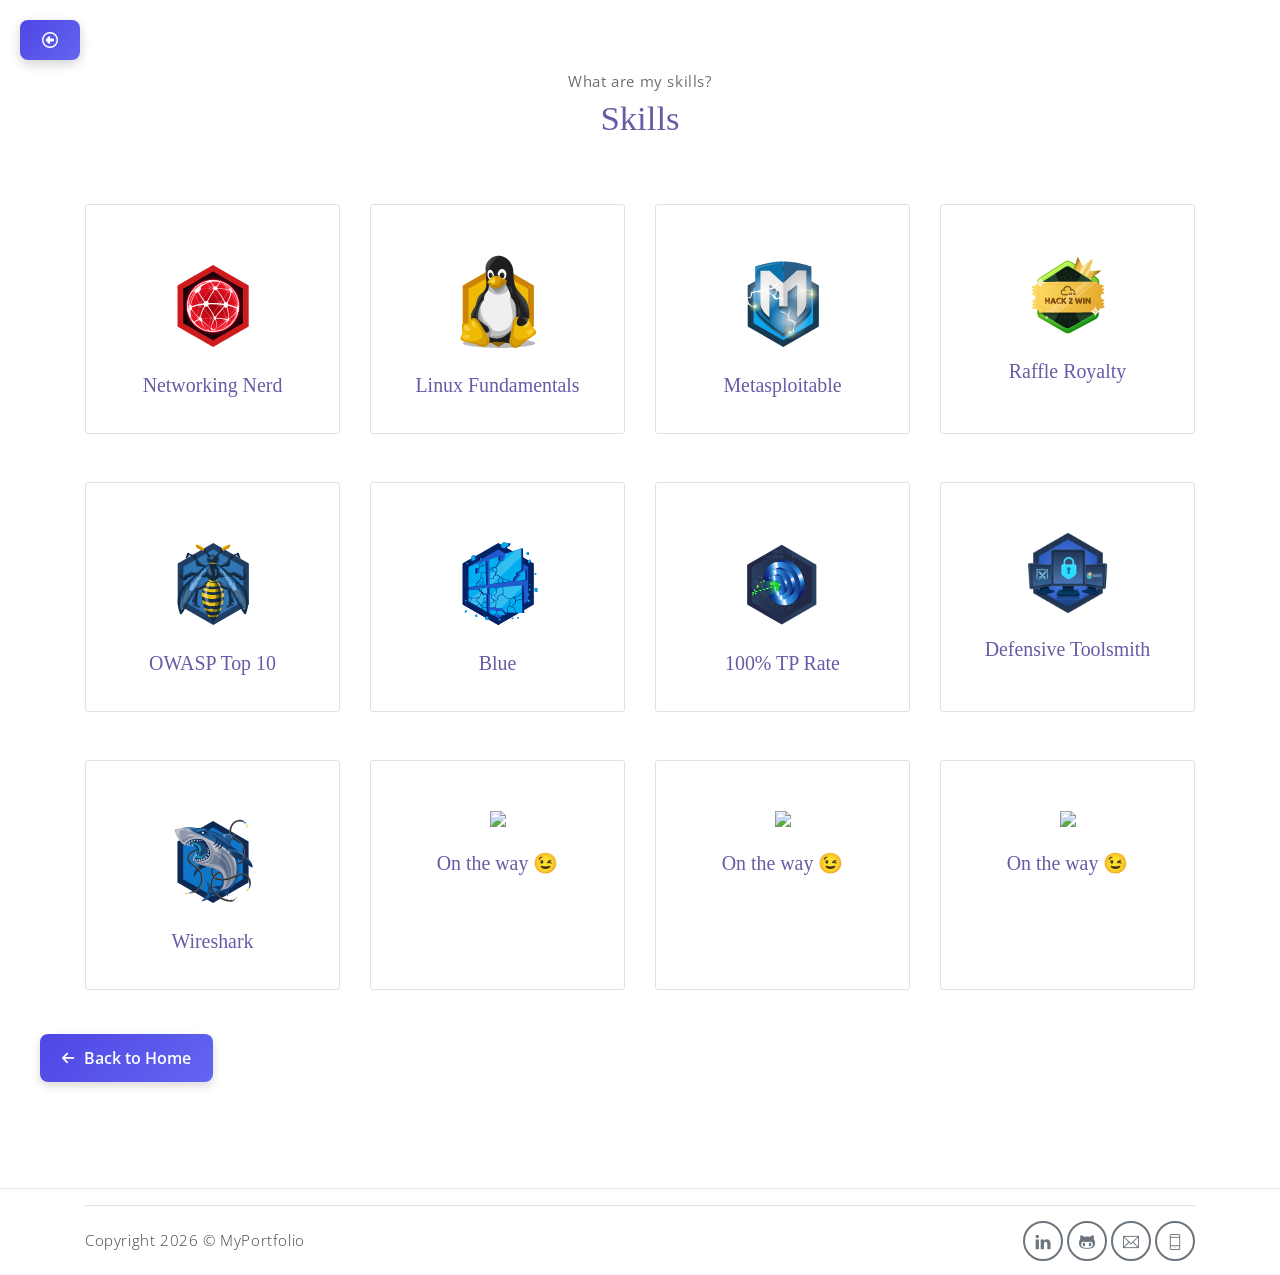
==== commit feadee7f: "Sticky back to home button" ====
--- a/pages/skills.html
+++ b/pages/skills.html
@@ -20,10 +20,9 @@
 </head>
 <body data-spy="scroll">
 
-    <div class="top-bar">
-        <a href="/" class="back-home-btn">
-            <i class="fa-solid fa-arrow-left"></i>
-            Back to Home 
+    <div class="top-bar-1">
+        <a href="../#BackToSkillVault" class="back-home-btn-primary">
+           <i class="fa-regular fa-circle-left"></i>
         </a>
     </div>
 
@@ -197,7 +196,7 @@
 
          <br>
          <div class="top-bar" style="justify-self: center">
-            <a href="/" class="back-home-btn">
+            <a href="../#BackToSkillVault" class="back-home-btn">
                 <i class="fa-solid fa-arrow-left"></i>
                 Back to Home 
             </a>
--- a/assets/css/skills.css
+++ b/assets/css/skills.css
@@ -4,6 +4,7 @@
 
         .back-home-btn {
             display: inline-flex;
+            position: sticky;
             align-items: center;
             gap: 10px;
             padding: 12px 22px;
@@ -38,4 +39,40 @@
 
         .back-home-btn:hover i {
             transform: translateX(-4px);
-        }+        }
+
+
+.top-bar-1 {
+    position: fixed;
+    top: 20px;
+    left: 20px;
+    z-index: 9999;
+}
+
+.back-home-btn-primary {
+    display: inline-flex;
+    align-items: center;
+    gap: 10px;
+
+    padding: 12px 22px;
+    background: linear-gradient(135deg, #4f46e5, #6366f1);
+    color: #ffffff;
+    text-decoration: none;
+
+    font-size: 16px;
+    font-weight: 600;
+    border-radius: 8px;
+
+    box-shadow: 0 4px 12px rgba(0, 0, 0, 0.18);
+    transition: all 0.3s ease;
+}
+
+.back-home-btn-primary:hover {
+    background: linear-gradient(135deg, #3730a3, #4f46e5);
+    transform: translateY(-2px);
+    box-shadow: 0 6px 18px rgba(0, 0, 0, 0.28);
+    color: red;
+    font-size: 22px;
+}
+
+
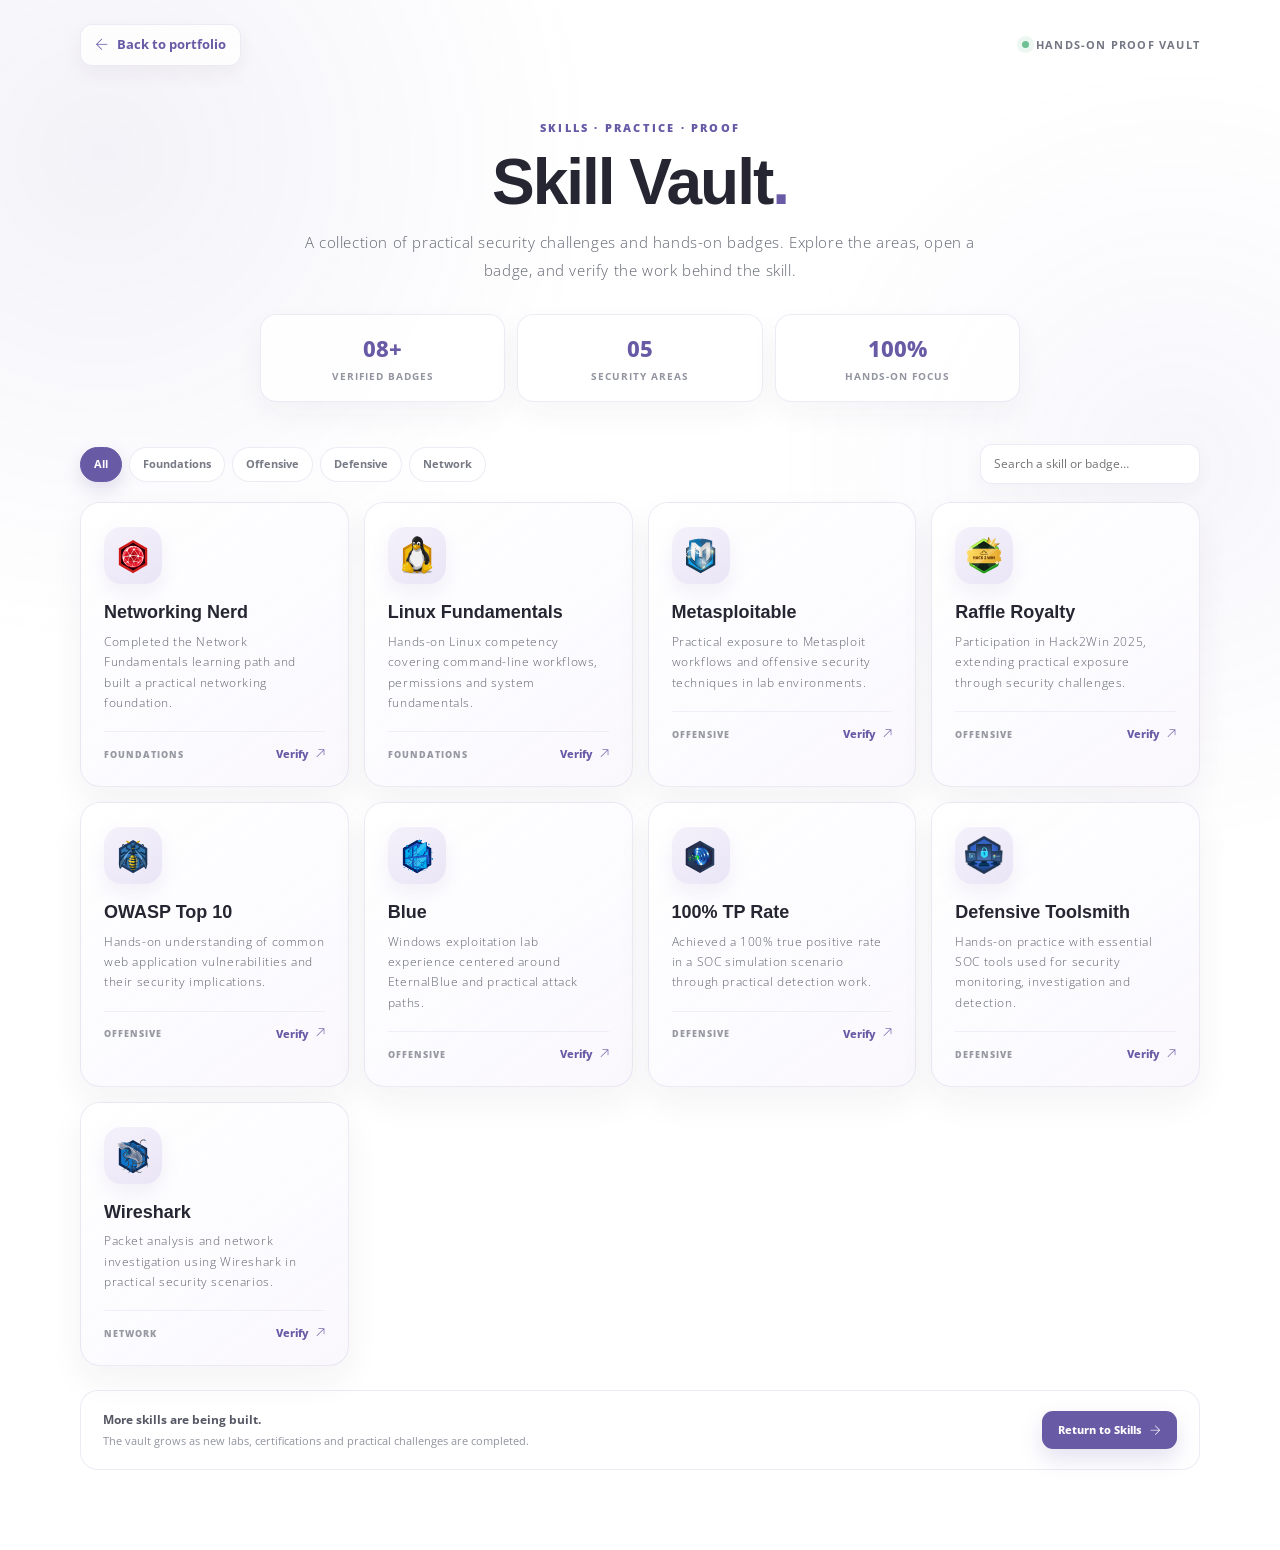
==== commit 50231e17: "Version-2 UI chnages" ====
--- a/pages/skills.html
+++ b/pages/skills.html
@@ -1,254 +1 @@
-<!DOCTYPE html>
-<html lang="en">
-<head>
-	<meta charset="utf-8">
-    <meta name="viewport" content="width=device-width, initial-scale=1, shrink-to-fit=no">
-    <!-- <meta name="description" content="Start your development with Meyawo landing page.">
-    <meta name="author" content="Devcrud"> -->
-
-    <link rel="icon" type="image/x-icon" href="../assets/imgs/favicon_io/favicon-32x32.png">
-
-    <title>Pavan's Skill Cluster</title>
-    <!-- font icons -->
-    <link rel="stylesheet" href="../assets/vendors/themify-icons/css/themify-icons.css">
-    <!-- Bootstrap + Meyawo main styles -->
-    <link rel="stylesheet" href="../assets/css/styles.css">
-	<link rel="stylesheet" href="../assets/css/skills.css">
-
-    <link rel="stylesheet" href="https://cdnjs.cloudflare.com/ajax/libs/font-awesome/6.5.1/css/all.min.css">
-    <link rel="stylesheet" href="https://cdnjs.cloudflare.com/ajax/libs/font-awesome/4.0.0/css/font-awesome.css" integrity="sha512-72McA95q/YhjwmWFMGe8RI3aZIMCTJWPBbV8iQY3jy1z9+bi6+jHnERuNrDPo/WGYEzzNs4WdHNyyEr/yXJ9pA==" crossorigin="anonymous" referrerpolicy="no-referrer" />    <script src="https://platform.linkedin.com/badges/js/profile.js" async defer type="text/javascript"></script>
-</head>
-<body data-spy="scroll">
-
-    <div class="top-bar-1">
-        <a href="../#BackToSkillVault" class="back-home-btn-primary">
-           <i class="fa-regular fa-circle-left"></i>
-        </a>
-    </div>
-
-        <!-- skills section -->
-    <section class="section" id="skills">
-        <div class="container text-center">
-            <p class="section-subtitle">What are my skills?</p>
-            <h6 class="section-title mb-6">Skills</h6>
-            
-            <div class="row"> <!-- row-1 -->
-                <div class="col-md-6 col-lg-3">
-                    <div class="service-card">
-                        <div class="body">
-                            <img src="../assets/imgs/networkfundamentals.svg" class="icon">
-                            <h6 class="title">Networking Nerd</h6>
-                            <p class="subtitle" style="justify-self:center;">Completing the 'Network Fundamentals' module <br><br> <a href="https://tryhackme.com/PavankumarKhot/badges/network-fundamentals" target="_blank" style="display: inline-block; padding: 5px 20px; background-color: #695aa6; color: #fff; text-decoration: none; border-radius: 5px; font-weight: bold;"
-                                onmouseover="this.style.backgroundColor='#6f42c1';" 
-                                onmouseout="this.style.backgroundColor='#695aa6';"> Verify</a>
-                            </p>
-                        </div>
-                    </div>
-                </div>
-                <div class="col-md-6 col-lg-3">
-                    <div class="service-card">
-                        <div class="body">
-                            <img src="../assets/imgs/linux.svg" class="icon">
-                            <h6 class="title">Linux Fundamentals</h6> 
-                            <p class="subtitle" style="justify-self:center;">Being competent in Linux <br><br> <a href="https://tryhackme.com/PavankumarKhot/badges/terminaled" target="_blank" style="display: inline-block; padding: 5px 20px; background-color: #695aa6; color: #fff; text-decoration: none; border-radius: 5px; font-weight: bold;"
-                                onmouseover="this.style.backgroundColor='#6f42c1';" 
-                                onmouseout="this.style.backgroundColor='#695aa6';"> Verify</a>
-                            </p>
-                        </div>
-                    </div>
-                </div>
-                <div class="col-md-6 col-lg-3">
-                    <div class="service-card">
-                        <div class="body">
-                            <img src="../assets/imgs/metasploit.svg" class="icon">
-                            <h6 class="title">Metasploitable</h6> 
-                            <p class="subtitle" style="justify-self:center;">Contains the knowledge to use Metasploit <br><br> <a href="https://tryhackme.com/PavankumarKhot/badges/metasploitable" target="_blank" style="display: inline-block; padding: 5px 20px; background-color: #695aa6; color: #fff; text-decoration: none; border-radius: 5px; font-weight: bold;"
-                                onmouseover="this.style.backgroundColor='#6f42c1';" 
-                                onmouseout="this.style.backgroundColor='#695aa6';"> Verify</a>
-                            </p>
-                        </div>
-                    </div>
-                </div>
-                <div class="col-md-6 col-lg-3">
-                    <div class="service-card">
-                        <div class="body">
-                            <img src="../assets/imgs/hack2win.svg" class="icon">
-                            <h6 class="title">Raffle Royalty</h6> 
-                            <p class="subtitle" style="justify-self:center;">Participating in Hack2Win 2025! <br><br> <a href="https://tryhackme.com/PavankumarKhot/badges/raffle-royalty" target="_blank" style="display: inline-block; padding: 5px 20px; background-color: #695aa6; color: #fff; text-decoration: none; border-radius: 5px; font-weight: bold;"
-                                onmouseover="this.style.backgroundColor='#6f42c1';" 
-                                onmouseout="this.style.backgroundColor='#695aa6';"> Verify</a>
-                            </p>
-                        </div>
-                    </div>
-                </div>
-            </div> <!-- end of row-1 -->
-
-            <br> <br> 
-
-            <div class="row"> <!-- row-2 -->
-                <div class="col-md-6 col-lg-3">
-                    <div class="service-card">
-                        <div class="body">
-                            <img src="../assets/imgs/owasptop10.svg" class="icon">
-                            <h6 class="title">OWASP Top 10</h6> 
-                            <p class="subtitle" style="justify-self:center;">Understanding every OWASP vulnerability <br><br> <a href="https://tryhackme.com/PavankumarKhot/badges/owasp-10" target="_blank" style="display: inline-block; padding: 5px 20px; background-color: #695aa6; color: #fff; text-decoration: none; border-radius: 5px; font-weight: bold;"
-                                onmouseover="this.style.backgroundColor='#6f42c1';" 
-                                onmouseout="this.style.backgroundColor='#695aa6';"> Verify</a>
-                            </p>
-                        </div>
-                    </div>
-                </div>
-                <div class="col-md-6 col-lg-3">
-                    <div class="service-card">
-                        <div class="body">
-                            <img src="../assets/imgs/blue.svg" class="icon">
-                            <h6 class="title">Blue</h6> 
-                            <p class="subtitle" style="justify-self:center;">Hacking into Windows via EternalBlue <br><br> <a href="https://tryhackme.com/PavankumarKhot/badges/blue" target="_blank" style="display: inline-block; padding: 5px 20px; background-color: #695aa6; color: #fff; text-decoration: none; border-radius: 5px; font-weight: bold;"
-                                onmouseover="this.style.backgroundColor='#6f42c1';" 
-                                onmouseout="this.style.backgroundColor='#695aa6';"> Verify</a>
-                            </p>
-                        </div>
-                    </div>
-                </div>
-                <div class="col-md-6 col-lg-3">
-                    <div class="service-card">
-                        <div class="body">
-                            <img src="../assets/imgs/soc-sim-100-percent-true-positive-rate.svg" class="icon">
-                            <h6 class="title">100% TP Rate</h6> 
-                            <p class="subtitle" style="justify-self:center;">Achieving 100% true positive rate in a scenario <br><br> <a href="https://tryhackme.com/PavankumarKhot/badges/soc-sim-100-percent-true-positive-rate" target="_blank" style="display: inline-block; padding: 5px 20px; background-color: #695aa6; color: #fff; text-decoration: none; border-radius: 5px; font-weight: bold;"
-                                onmouseover="this.style.backgroundColor='#6f42c1';" 
-                                onmouseout="this.style.backgroundColor='#695aa6';"> Verify</a>
-                            </p>
-                        </div>
-                    </div>
-                </div>
-                <div class="col-md-6 col-lg-3">
-                    <div class="service-card">
-                        <div class="body">
-                            <img src="../assets/imgs/defensive-toolsmith.svg" class="icon">
-                            <h6 class="title">Defensive Toolsmith</h6> 
-                            <p class="subtitle" style="justify-self:center;">Mastered essential SOC tools for detection <br><br> <a href="https://tryhackme.com/PavankumarKhot/badges/defensive-toolsmith" target="_blank" style="display: inline-block; padding: 5px 20px; background-color: #695aa6; color: #fff; text-decoration: none; border-radius: 5px; font-weight: bold;"
-                                onmouseover="this.style.backgroundColor='#6f42c1';" 
-                                onmouseout="this.style.backgroundColor='#695aa6';"> Verify</a>
-                            </p>
-                        </div>
-                    </div>
-                </div>
-                
-            </div><!-- end of row-2 -->
-
-            <br> <br> 
-
-            <div class="row"> <!-- row-3 -->
-                <div class="col-md-6 col-lg-3">
-                    <div class="service-card">
-                        <div class="body">
-                            <img src="../assets/imgs/wireshark.svg" class="icon">
-                            <h6 class="title">Wireshark</h6>
-                            <p class="subtitle" style="justify-self:center;">Competent with Wireshark & Packet Analysis <br><br> <a href="https://tryhackme.com/PavankumarKhot/badges/wireshark" target="_blank" style="display: inline-block; padding: 5px 20px; background-color: #695aa6; color: #fff; text-decoration: none; border-radius: 5px; font-weight: bold;"
-                                onmouseover="this.style.backgroundColor='#6f42c1';" 
-                                onmouseout="this.style.backgroundColor='#695aa6';"> Verify</a>
-                            </p>
-                        </div>
-                    </div>
-                </div>
-                <div class="col-md-6 col-lg-3">
-                    <div class="service-card">
-                        <div class="body">
-                            <img src="../assets/imgs/vg" class="icon">
-                            <h6 class="title">On the way 😉</h6> 
-                            <p class="subtitle" style="justify-self:center;">.... <br><br> <a href="" target="_blank" style="display: inline-block; padding: 5px 20px; background-color: #695aa6; color: #fff; text-decoration: none; border-radius: 5px; font-weight: bold;"
-                                onmouseover="this.style.backgroundColor='#6f42c1';" 
-                                onmouseout="this.style.backgroundColor='#695aa6';"> Verify</a>
-                            </p>
-                        </div>
-                    </div>
-                </div>
-                <div class="col-md-6 col-lg-3">
-                    <div class="service-card">
-                        <div class="body">
-                            <img src="../assets/imgs/vg" class="icon">
-                            <h6 class="title">On the way 😉</h6> 
-                            <p class="subtitle" style="justify-self:center;">.... <br><br> <a href="" target="_blank" style="display: inline-block; padding: 5px 20px; background-color: #695aa6; color: #fff; text-decoration: none; border-radius: 5px; font-weight: bold;"
-                                onmouseover="this.style.backgroundColor='#6f42c1';" 
-                                onmouseout="this.style.backgroundColor='#695aa6';"> Verify</a>
-                            </p>
-                        </div>
-                    </div>
-                </div>
-                <div class="col-md-6 col-lg-3">
-                    <div class="service-card">
-                        <div class="body">
-                            <img src="../assets/imgs/vg" class="icon">
-                            <h6 class="title">On the way 😉</h6> 
-                            <p class="subtitle" style="justify-self:center;">.... <br><br> <a href="" target="_blank" style="display: inline-block; padding: 5px 20px; background-color: #695aa6; color: #fff; text-decoration: none; border-radius: 5px; font-weight: bold;"
-                                onmouseover="this.style.backgroundColor='#6f42c1';" 
-                                onmouseout="this.style.backgroundColor='#695aa6';"> Verify</a>
-                            </p>
-                        </div>
-                    </div>
-                </div>
-                
-            </div><!-- end of row-3 -->
-
-
-        </div>
-
-         <br>
-         <div class="top-bar" style="justify-self: center">
-            <a href="../#BackToSkillVault" class="back-home-btn">
-                <i class="fa-solid fa-arrow-left"></i>
-                Back to Home 
-            </a>
-        </div>
-    </section><!-- end of skills section --> <hr>
-
-    </section>
-        
-        <!-- <a href="#top" class="topBtn"><i class="fa fa-arrow-circle-up" aria-hidden="true"></i></a> -->
-        <!-- Scroll to Top Button -->
-        <a href="#top" class="topBtn" id="scrollTopBtn">
-        <i class="fa fa-arrow-up"></i>
-        </a>
-
-    </section><!-- end of contact section -->
-
-        <!-- footer -->
-    <div class="container">
-        <footer class="footer">       
-            <p class="mb-0">Copyright <script>document.write(new Date().getFullYear())</script> &copy; <a href="#">MyPortfolio</a></p>
-            <div class="social-links text-right m-auto ml-sm-auto">
-                <a href="https://www.linkedin.com/in/pavankumar-khot-91a95b209/" target="_blank" class="link"><i class="ti-linkedin"></i></a>
-                <a href="https://github.com/ItsBenign-Pavan" target="_blank" class="link"><i class="ti-github"></i></a>
-                <a href="mailto:khotpavankumar27@gmail.com" target="_blank" class="link"><i class="ti-email"></i></a>
-                <a href="tel:+919307268996" target="_blank" class="link"><i class="ti-mobile"></i></a>
-            </div>
-        </footer>            
-    </div> <!-- end of page footer -->
-
-
-    	<!-- core  -->
-    <script src="assets/vendors/jquery/jquery-3.4.1.js"></script>
-    <script src="assets/vendors/bootstrap/bootstrap.bundle.js"></script>
-
-    <!-- bootstrap 3 affix -->
-	<script src="assets/vendors/bootstrap/bootstrap.affix.js"></script>
-
-    <!-- Meyawo js -->
-    <script src="assets/js/meyawo.js"></script>
-
-    <!-- Scroll up button script -->
-    <script>
-        const scrollTopBtn = document.getElementById("scrollTopBtn");
-
-        window.addEventListener("scroll", () => {
-            if (window.scrollY > 200) {
-            scrollTopBtn.classList.add("show");
-            } else {
-            scrollTopBtn.classList.remove("show");
-            }
-        });
-    </script>
-
-</body>
-</html>+<!DOCTYPE html><html lang="en"><head><meta charset="utf-8"><meta name="viewport" content="width=device-width, initial-scale=1, shrink-to-fit=no"><link rel="icon" type="image/x-icon" href="../assets/imgs/favicon_io/favicon-32x32.png"><title>Pavan's Skill Vault</title><link rel="stylesheet" href="../assets/vendors/themify-icons/css/themify-icons.css"><link rel="stylesheet" href="../assets/css/styles.css"><link rel="stylesheet" href="../assets/css/skill-vault.css"><link rel="stylesheet" href="https://cdnjs.cloudflare.com/ajax/libs/font-awesome/6.5.1/css/all.min.css"></head><body><main id="skillVaultPage"><div class="sv-shell"><div class="sv-top"><a href="../#skills" class="sv-back"><i class="ti-arrow-left"></i> Back to portfolio</a><span class="sv-status"><i></i> Hands-on proof vault</span></div><header class="sv-hero"><span class="sv-kicker">Skills · Practice · Proof</span><h1>Skill Vault<span style="color:#695aa6">.</span></h1><p>A collection of practical security challenges and hands-on badges. Explore the areas, open a badge, and verify the work behind the skill.</p><div class="sv-stats"><div class="sv-stat"><strong>08+</strong><span>Verified Badges</span></div><div class="sv-stat"><strong>05</strong><span>Security Areas</span></div><div class="sv-stat"><strong>100%</strong><span>Hands-on Focus</span></div></div></header><div class="sv-controls"><div class="sv-filter" role="tablist"><button class="active" data-filter="all">All</button><button data-filter="foundations">Foundations</button><button data-filter="offensive">Offensive</button><button data-filter="defensive">Defensive</button><button data-filter="network">Network</button></div><input id="svSearch" class="sv-search" type="search" placeholder="Search a skill or badge…" aria-label="Search skills"></div><section class="sv-grid"><article class="sv-card" data-category="foundations"><div class="sv-icon"><img src="../assets/imgs/networkfundamentals.svg" alt=""></div><h3>Networking Nerd</h3><p>Completed the Network Fundamentals learning path and built a practical networking foundation.</p><div class="sv-card-footer"><span class="sv-tag">Foundations</span><a class="sv-verify" href="https://tryhackme.com/PavankumarKhot/badges/network-fundamentals" target="_blank" rel="noopener">Verify <i class="ti-arrow-top-right"></i></a></div></article><article class="sv-card" data-category="foundations"><div class="sv-icon"><img src="../assets/imgs/linux.svg" alt=""></div><h3>Linux Fundamentals</h3><p>Hands-on Linux competency covering command-line workflows, permissions and system fundamentals.</p><div class="sv-card-footer"><span class="sv-tag">Foundations</span><a class="sv-verify" href="https://tryhackme.com/PavankumarKhot/badges/terminaled" target="_blank" rel="noopener">Verify <i class="ti-arrow-top-right"></i></a></div></article><article class="sv-card" data-category="offensive"><div class="sv-icon"><img src="../assets/imgs/metasploit.svg" alt=""></div><h3>Metasploitable</h3><p>Practical exposure to Metasploit workflows and offensive security techniques in lab environments.</p><div class="sv-card-footer"><span class="sv-tag">Offensive</span><a class="sv-verify" href="https://tryhackme.com/PavankumarKhot/badges/metasploitable" target="_blank" rel="noopener">Verify <i class="ti-arrow-top-right"></i></a></div></article><article class="sv-card" data-category="offensive"><div class="sv-icon"><img src="../assets/imgs/hack2win.svg" alt=""></div><h3>Raffle Royalty</h3><p>Participation in Hack2Win 2025, extending practical exposure through security challenges.</p><div class="sv-card-footer"><span class="sv-tag">Offensive</span><a class="sv-verify" href="https://tryhackme.com/PavankumarKhot/badges/raffle-royalty" target="_blank" rel="noopener">Verify <i class="ti-arrow-top-right"></i></a></div></article><article class="sv-card" data-category="offensive"><div class="sv-icon"><img src="../assets/imgs/owasptop10.svg" alt=""></div><h3>OWASP Top 10</h3><p>Hands-on understanding of common web application vulnerabilities and their security implications.</p><div class="sv-card-footer"><span class="sv-tag">Offensive</span><a class="sv-verify" href="https://tryhackme.com/PavankumarKhot/badges/owasp-10" target="_blank" rel="noopener">Verify <i class="ti-arrow-top-right"></i></a></div></article><article class="sv-card" data-category="offensive"><div class="sv-icon"><img src="../assets/imgs/blue.svg" alt=""></div><h3>Blue</h3><p>Windows exploitation lab experience centered around EternalBlue and practical attack paths.</p><div class="sv-card-footer"><span class="sv-tag">Offensive</span><a class="sv-verify" href="https://tryhackme.com/PavankumarKhot/badges/blue" target="_blank" rel="noopener">Verify <i class="ti-arrow-top-right"></i></a></div></article><article class="sv-card" data-category="defensive"><div class="sv-icon"><img src="../assets/imgs/soc-sim-100-percent-true-positive-rate.svg" alt=""></div><h3>100% TP Rate</h3><p>Achieved a 100% true positive rate in a SOC simulation scenario through practical detection work.</p><div class="sv-card-footer"><span class="sv-tag">Defensive</span><a class="sv-verify" href="https://tryhackme.com/PavankumarKhot/badges/soc-sim-100-percent-true-positive-rate" target="_blank" rel="noopener">Verify <i class="ti-arrow-top-right"></i></a></div></article><article class="sv-card" data-category="defensive"><div class="sv-icon"><img src="../assets/imgs/defensive-toolsmith.svg" alt=""></div><h3>Defensive Toolsmith</h3><p>Hands-on practice with essential SOC tools used for security monitoring, investigation and detection.</p><div class="sv-card-footer"><span class="sv-tag">Defensive</span><a class="sv-verify" href="https://tryhackme.com/PavankumarKhot/badges/defensive-toolsmith" target="_blank" rel="noopener">Verify <i class="ti-arrow-top-right"></i></a></div></article><article class="sv-card" data-category="network"><div class="sv-icon"><img src="../assets/imgs/wireshark.svg" alt=""></div><h3>Wireshark</h3><p>Packet analysis and network investigation using Wireshark in practical security scenarios.</p><div class="sv-card-footer"><span class="sv-tag">Network</span><a class="sv-verify" href="https://tryhackme.com/PavankumarKhot/badges/wireshark" target="_blank" rel="noopener">Verify <i class="ti-arrow-top-right"></i></a></div></article></section><div class="sv-empty">No matching skill found. Try another category or search term.</div><div class="sv-bottom"><div><strong>More skills are being built.</strong><span>The vault grows as new labs, certifications and practical challenges are completed.</span></div><a class="sv-home" href="../#skills">Return to Skills <i class="ti-arrow-right"></i></a></div></div></main><script src="../assets/js/skill-vault.js"></script></body></html>
--- a/assets/css/skill-vault.css
+++ b/assets/css/skill-vault.css
@@ -0,0 +1,6 @@
+/* ==========================================================
+   SKILL VAULT — PREMIUM INTERACTIVE PAGE
+   Scoped to #skillVaultPage
+   ========================================================== */
+#skillVaultPage{--sv-primary:#695aa6;--sv-deep:#514485;--sv-ink:#252631;--sv-text:#60636f;--sv-muted:#9295a0;--sv-border:rgba(105,90,166,.12);background:radial-gradient(circle at 8% 10%,rgba(105,90,166,.08),transparent 27%),radial-gradient(circle at 92% 30%,rgba(139,122,195,.07),transparent 25%),#fff;min-height:100vh;color:var(--sv-ink);overflow:hidden}
+#skillVaultPage *{box-sizing:border-box}#skillVaultPage .sv-shell{width:min(1120px,calc(100% - 36px));margin:auto;padding:24px 0 80px}#skillVaultPage .sv-top{display:flex;align-items:center;justify-content:space-between;margin-bottom:48px}#skillVaultPage .sv-back{display:inline-flex;align-items:center;gap:9px;color:var(--sv-primary);font-weight:700;text-decoration:none;font-size:13px;padding:10px 14px;border:1px solid var(--sv-border);border-radius:12px;background:rgba(255,255,255,.8);box-shadow:0 8px 20px rgba(50,44,75,.05);transition:.25s ease}#skillVaultPage .sv-back:hover{transform:translateX(-3px);box-shadow:0 12px 26px rgba(50,44,75,.09)}#skillVaultPage .sv-status{display:inline-flex;align-items:center;gap:7px;color:#747783;font-size:11px;font-weight:700;letter-spacing:1.2px;text-transform:uppercase}#skillVaultPage .sv-status i{width:7px;height:7px;border-radius:50%;background:#6ebf91;box-shadow:0 0 0 5px rgba(110,191,145,.12)}#skillVaultPage .sv-hero{text-align:center;max-width:780px;margin:0 auto 42px}#skillVaultPage .sv-kicker{color:var(--sv-primary);font-size:11px;font-weight:800;letter-spacing:2.2px;text-transform:uppercase}#skillVaultPage h1{margin:12px 0 14px;font-family:Sora,sans-serif;font-size:clamp(38px,6vw,64px);line-height:1.02;letter-spacing:-2px;color:var(--sv-ink);font-weight:700}#skillVaultPage .sv-hero p{margin:0 auto;color:var(--sv-text);font-size:15px;line-height:1.85;max-width:680px}#skillVaultPage .sv-stats{display:grid;grid-template-columns:repeat(3,1fr);gap:12px;max-width:760px;margin:30px auto 0}#skillVaultPage .sv-stat{padding:17px;border:1px solid var(--sv-border);border-radius:16px;background:rgba(255,255,255,.76);box-shadow:0 12px 30px rgba(50,44,75,.045)}#skillVaultPage .sv-stat strong{display:block;color:var(--sv-primary);font-size:22px;font-weight:750}#skillVaultPage .sv-stat span{display:block;margin-top:4px;color:var(--sv-muted);font-size:10px;font-weight:700;letter-spacing:1px;text-transform:uppercase}#skillVaultPage .sv-controls{display:flex;align-items:center;justify-content:space-between;gap:15px;margin:0 0 18px}#skillVaultPage .sv-filter{display:flex;flex-wrap:wrap;gap:7px}#skillVaultPage .sv-filter button{border:1px solid var(--sv-border);background:#fff;color:#777985;border-radius:999px;padding:8px 13px;font-size:11px;font-weight:700;cursor:pointer;transition:.25s ease}#skillVaultPage .sv-filter button:hover,#skillVaultPage .sv-filter button.active{background:var(--sv-primary);border-color:var(--sv-primary);color:#fff;box-shadow:0 8px 18px rgba(105,90,166,.18)}#skillVaultPage .sv-search{width:220px;padding:10px 13px;border:1px solid var(--sv-border);border-radius:12px;background:#fff;outline:0;color:var(--sv-ink);font-size:12px;box-shadow:0 8px 18px rgba(50,44,75,.035)}#skillVaultPage .sv-grid{display:grid;grid-template-columns:repeat(4,minmax(0,1fr));gap:15px}#skillVaultPage .sv-card{position:relative;min-height:255px;padding:23px;border:1px solid var(--sv-border);border-radius:20px;background:linear-gradient(145deg,rgba(255,255,255,.96),rgba(249,247,253,.9));box-shadow:0 15px 35px rgba(50,44,75,.055);overflow:hidden;transition:transform .3s ease,box-shadow .3s ease,border-color .3s ease}#skillVaultPage .sv-card::after{content:"";position:absolute;inset:-60% -30%;background:linear-gradient(110deg,transparent 42%,rgba(255,255,255,.8) 50%,transparent 58%);transform:translateX(-45%);transition:transform .7s ease;pointer-events:none}#skillVaultPage .sv-card:hover{transform:translateY(-7px);border-color:rgba(105,90,166,.22);box-shadow:0 25px 55px rgba(50,44,75,.10)}#skillVaultPage .sv-card:hover::after{transform:translateX(45%)}#skillVaultPage .sv-icon{width:58px;height:58px;display:grid;place-items:center;border-radius:17px;background:linear-gradient(145deg,#f4f1fb,#eae5f6);color:var(--sv-primary);box-shadow:inset 0 1px 0 #fff,0 9px 20px rgba(105,90,166,.08);margin-bottom:18px}#skillVaultPage .sv-icon img{width:38px;height:38px;object-fit:contain}#skillVaultPage .sv-card h3{margin:0 0 8px;font-family:Sora,sans-serif;font-size:18px;font-weight:650;color:var(--sv-ink)}#skillVaultPage .sv-card p{margin:0;color:var(--sv-text);font-size:12px;line-height:1.7;min-height:60px}#skillVaultPage .sv-card-footer{display:flex;align-items:center;justify-content:space-between;gap:10px;margin-top:18px;padding-top:14px;border-top:1px solid rgba(105,90,166,.08)}#skillVaultPage .sv-tag{font-size:9px;font-weight:800;letter-spacing:1px;text-transform:uppercase;color:#9698a2}#skillVaultPage .sv-verify{display:inline-flex;align-items:center;gap:6px;color:var(--sv-primary);font-size:11px;font-weight:750;text-decoration:none}#skillVaultPage .sv-verify:hover{color:var(--sv-deep)}#skillVaultPage .sv-card.is-hidden{display:none}#skillVaultPage .sv-empty{display:none;text-align:center;padding:50px;color:var(--sv-muted)}#skillVaultPage .sv-empty.show{display:block}#skillVaultPage .sv-bottom{margin-top:24px;padding:20px 22px;border:1px solid var(--sv-border);border-radius:18px;background:rgba(255,255,255,.68);display:flex;align-items:center;justify-content:space-between;gap:20px}#skillVaultPage .sv-bottom strong{display:block;color:#555864;font-size:12px}#skillVaultPage .sv-bottom span{display:block;margin-top:4px;color:var(--sv-muted);font-size:11px}#skillVaultPage .sv-home{display:inline-flex;align-items:center;gap:8px;padding:11px 16px;border-radius:11px;background:var(--sv-primary);color:#fff;text-decoration:none;font-size:11px;font-weight:750;box-shadow:0 10px 22px rgba(105,90,166,.18);transition:.25s ease}#skillVaultPage .sv-home:hover{transform:translateY(-2px);background:var(--sv-deep);color:#fff}@media(max-width:1000px){#skillVaultPage .sv-grid{grid-template-columns:repeat(3,1fr)}}@media(max-width:760px){#skillVaultPage .sv-shell{width:min(100% - 26px,600px)}#skillVaultPage .sv-top{margin-bottom:32px}#skillVaultPage .sv-stats{grid-template-columns:1fr 1fr 1fr}#skillVaultPage .sv-controls{align-items:stretch;flex-direction:column}#skillVaultPage .sv-search{width:100%}#skillVaultPage .sv-grid{grid-template-columns:repeat(2,1fr)}}@media(max-width:500px){#skillVaultPage .sv-status{display:none}#skillVaultPage h1{letter-spacing:-1.2px;font-size:42px}#skillVaultPage .sv-stats{grid-template-columns:1fr}#skillVaultPage .sv-grid{grid-template-columns:1fr}#skillVaultPage .sv-card{min-height:220px}#skillVaultPage .sv-bottom{flex-direction:column;align-items:flex-start}}
